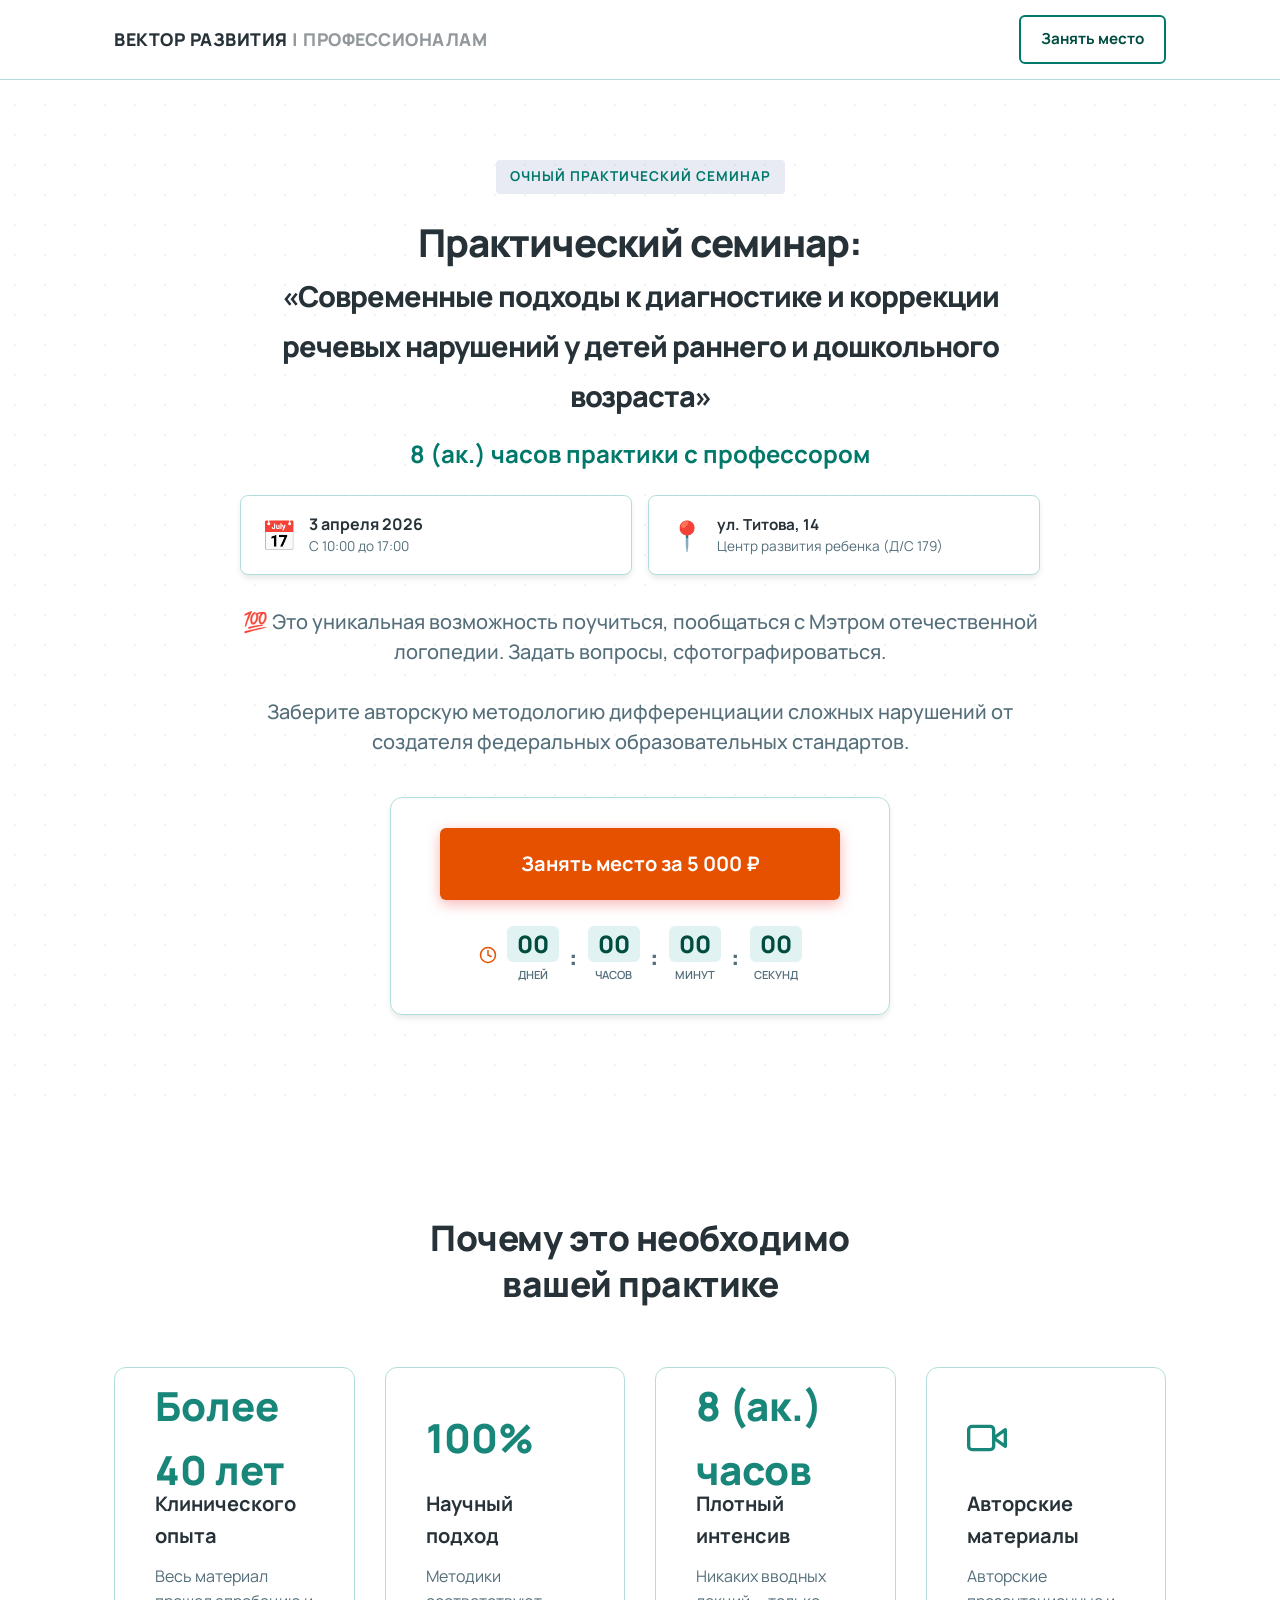
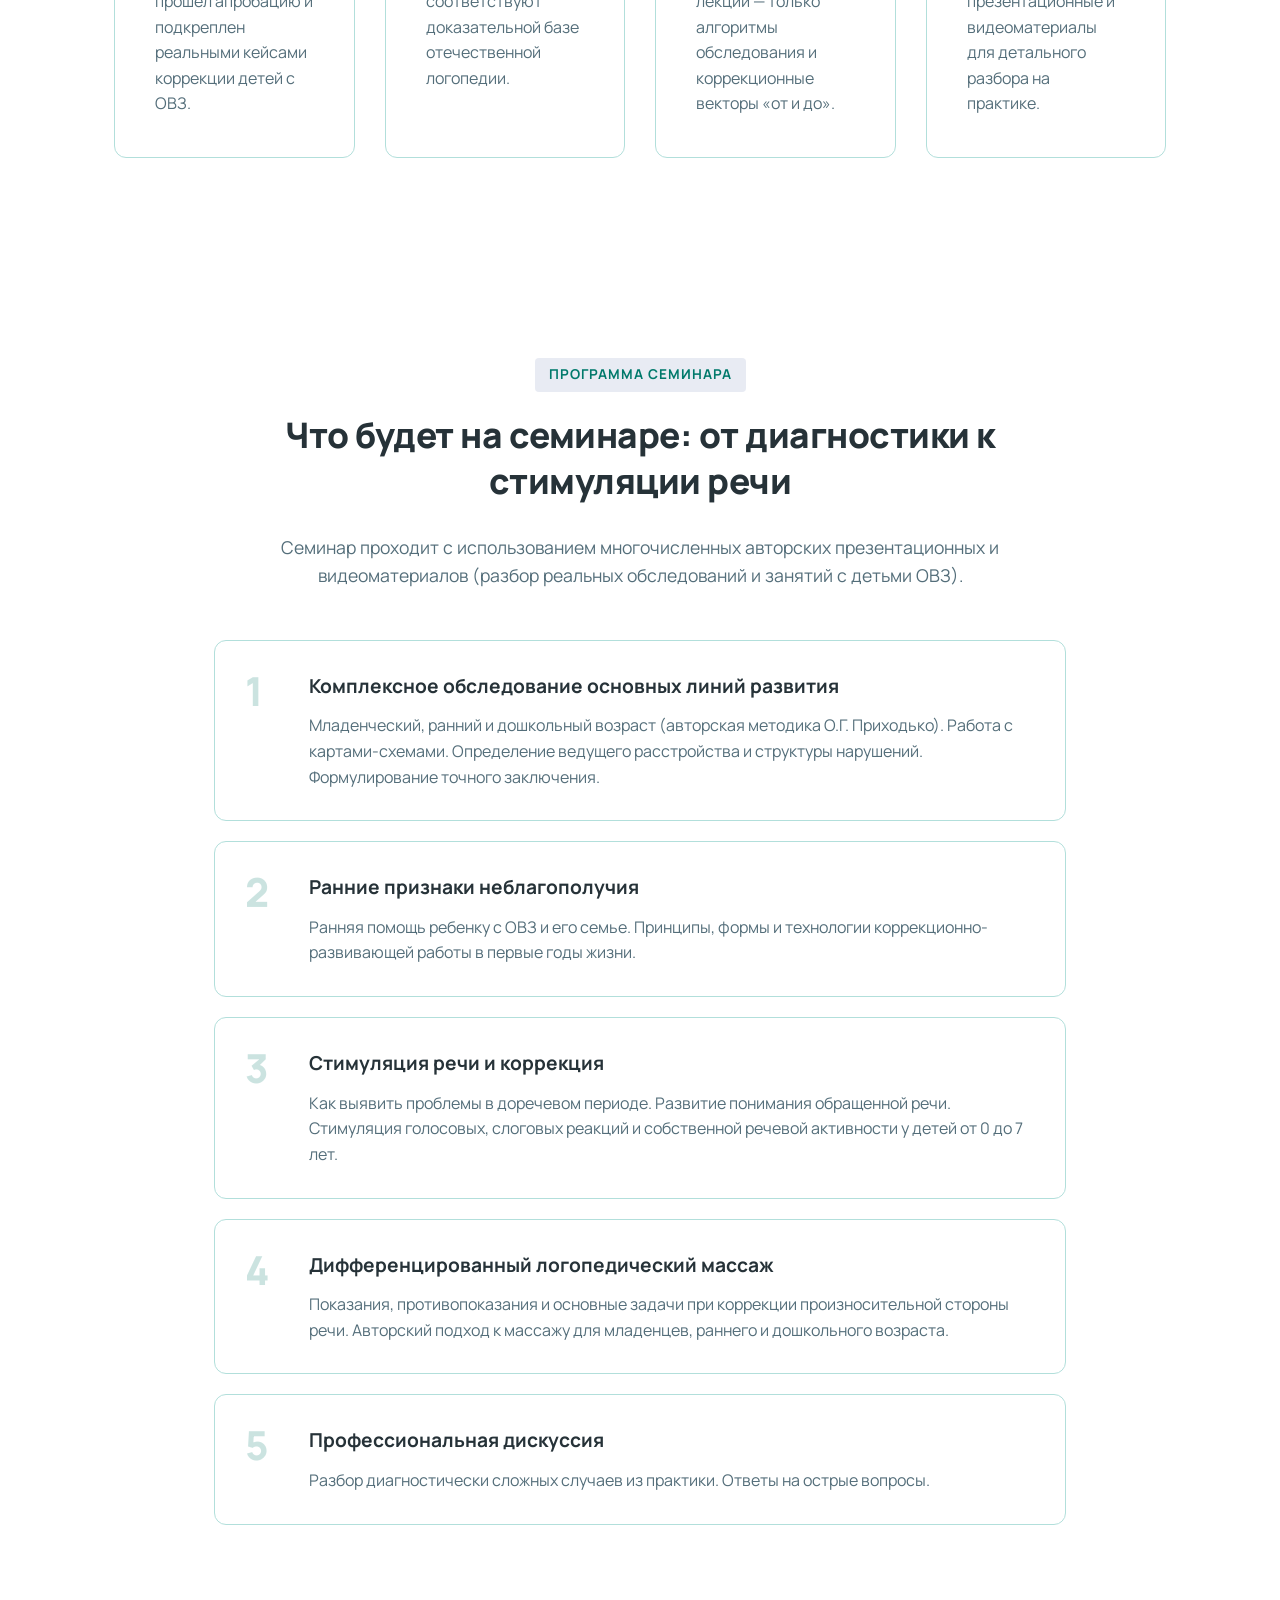
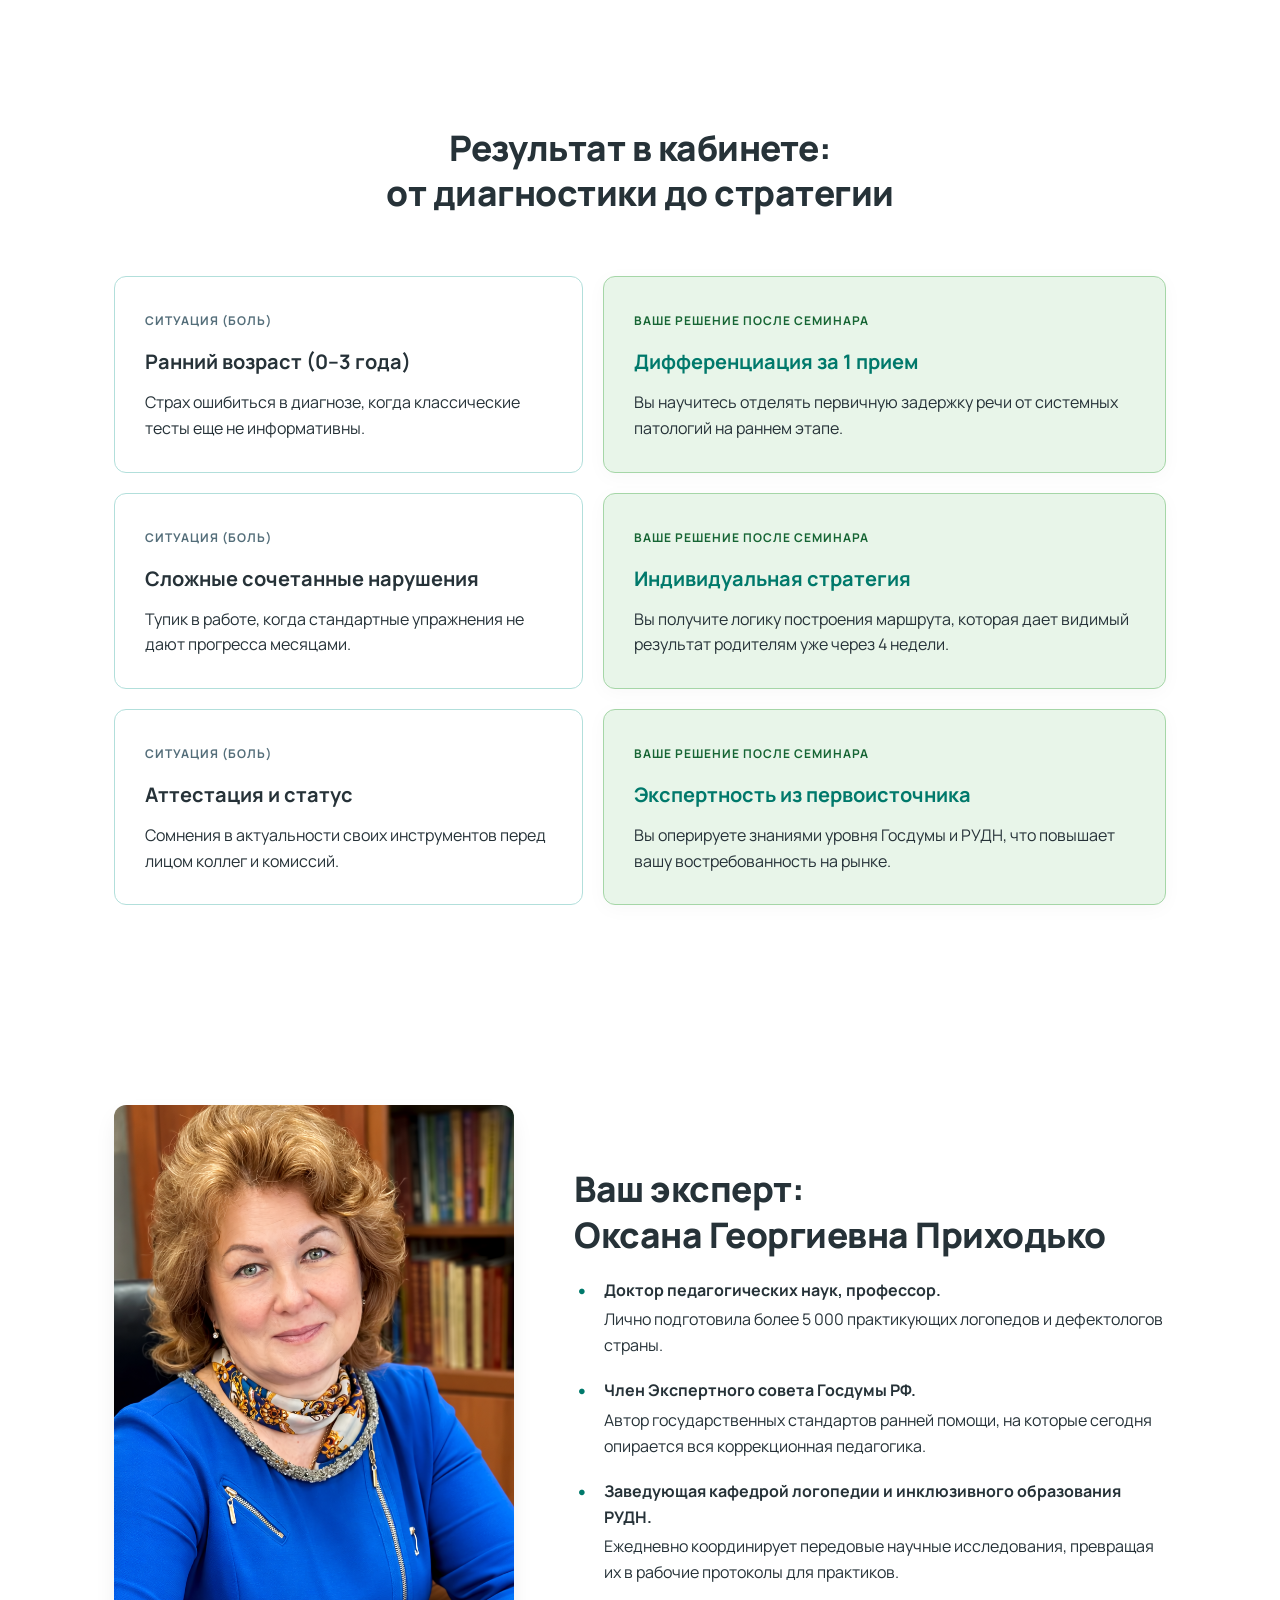
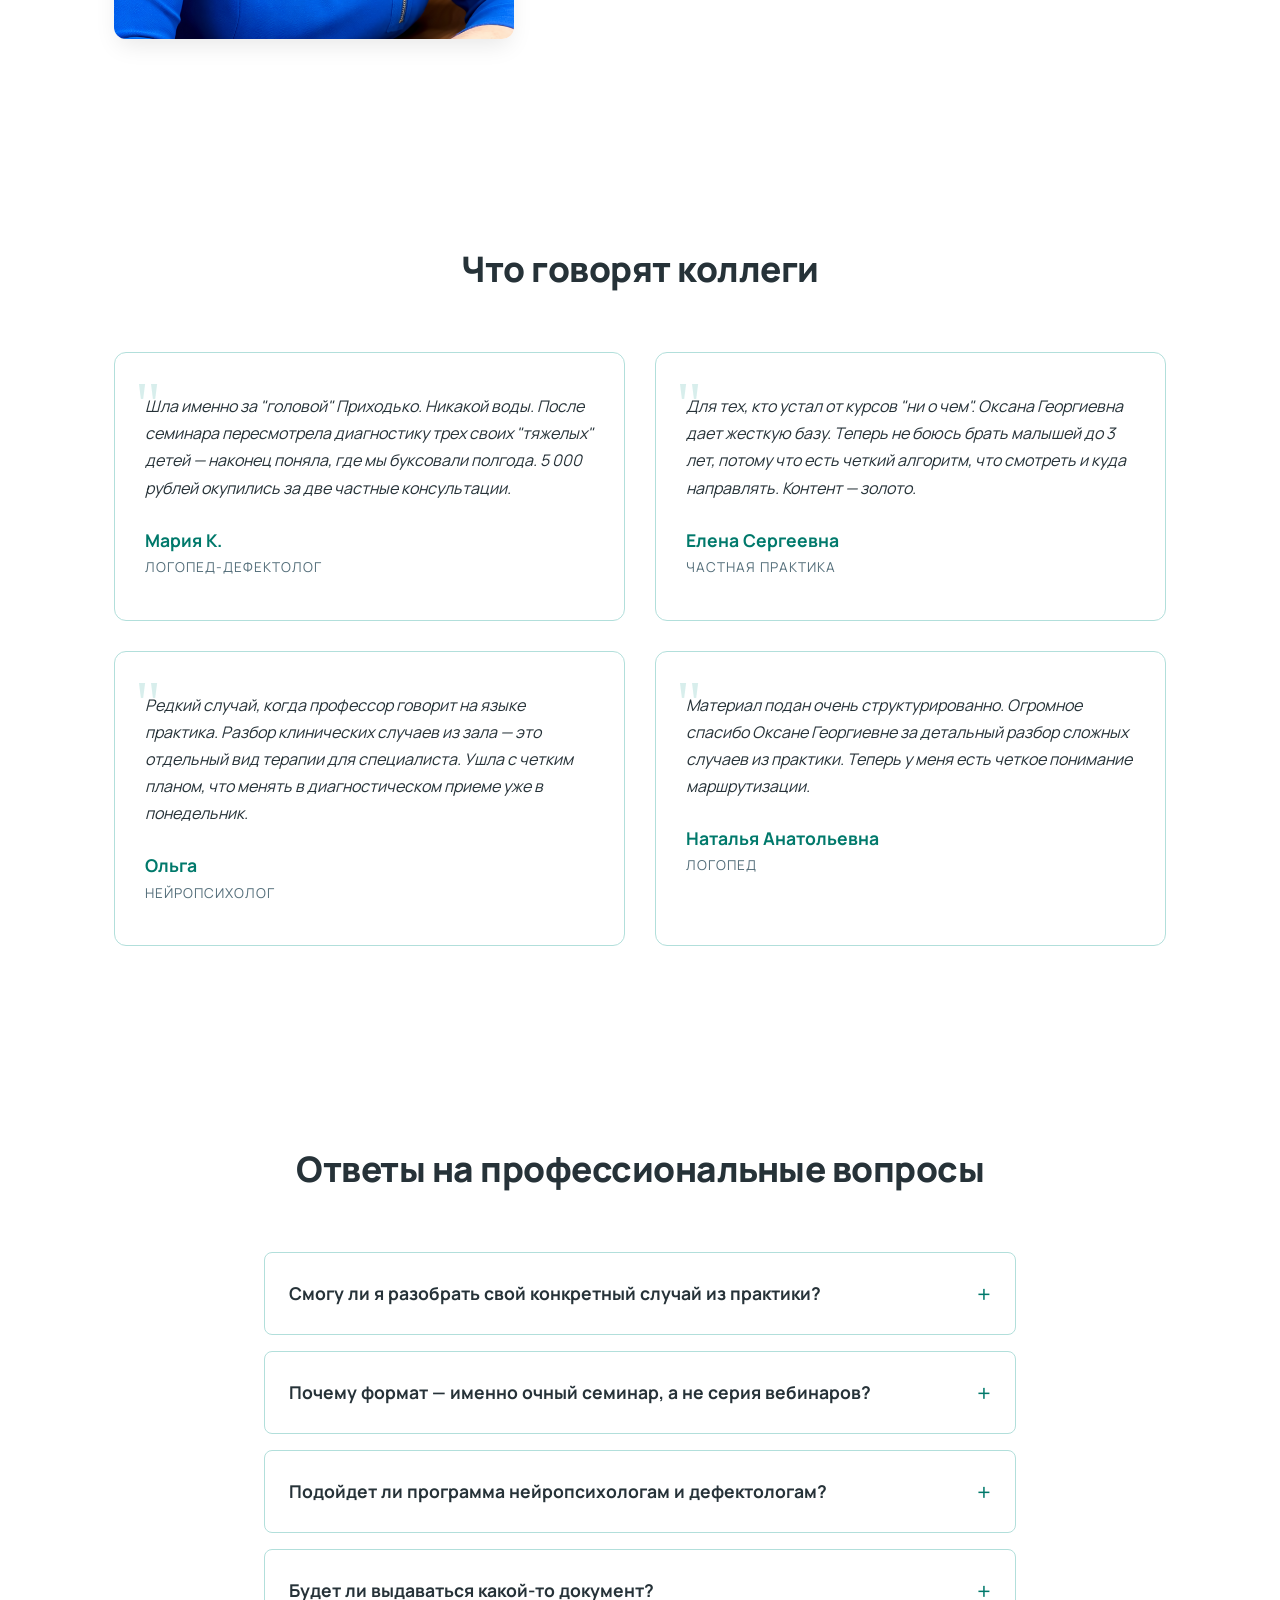
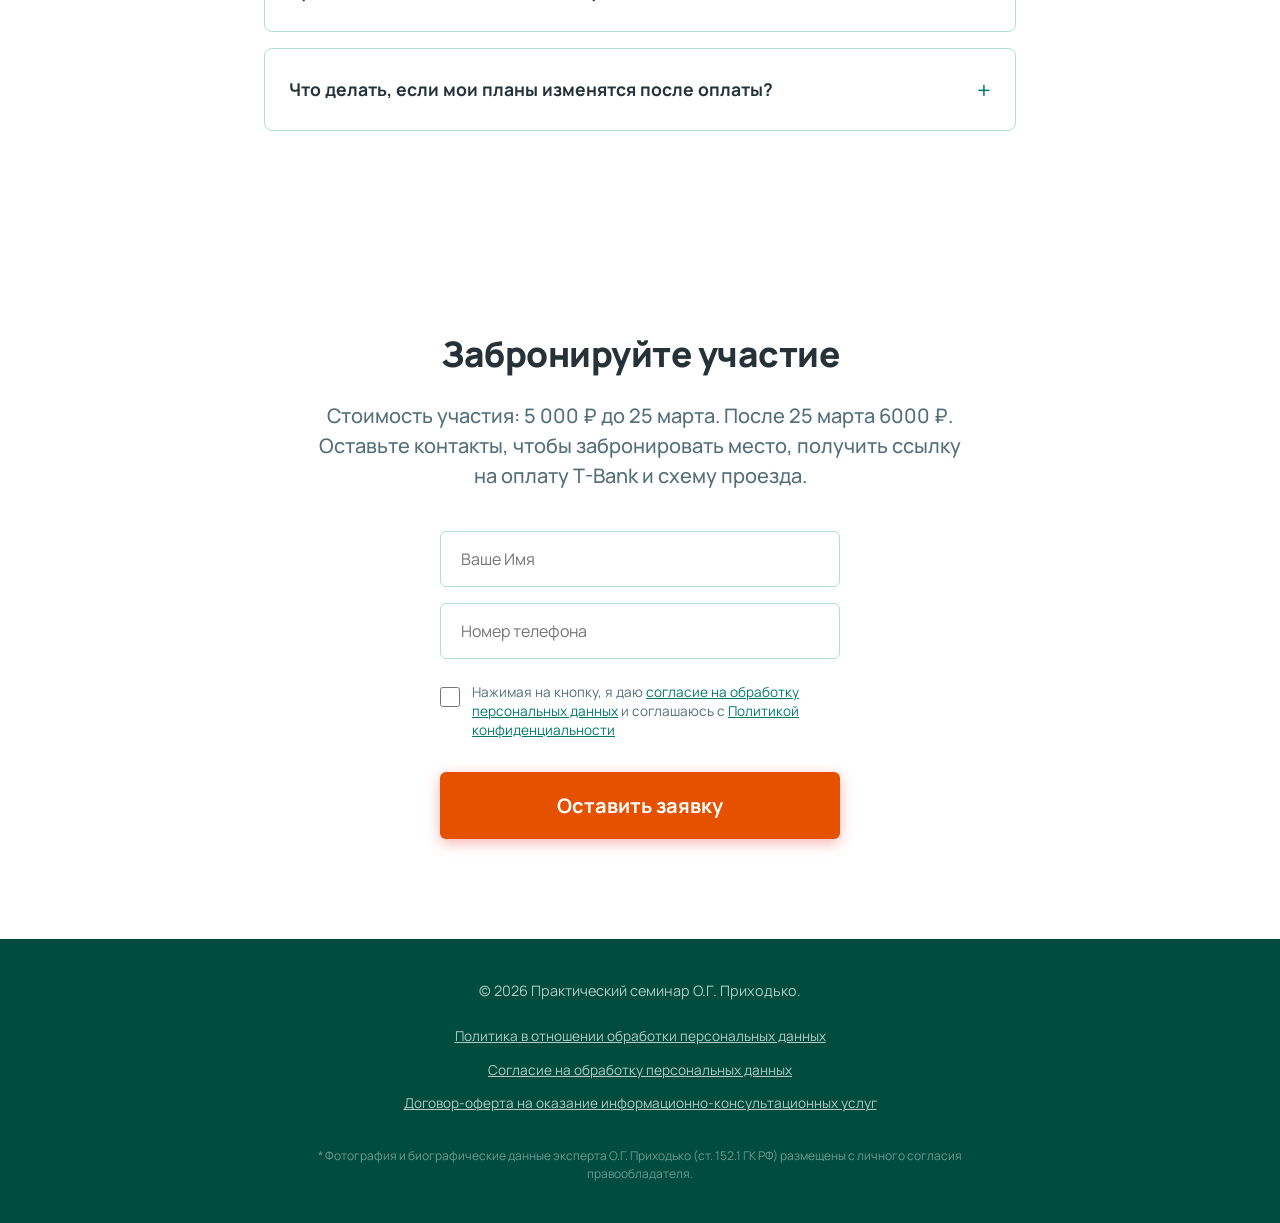
==== index.html @ e6982b5f "Add files via upload" ====
<!DOCTYPE html>
<html lang="ru">

<head>
    <meta charset="UTF-8">
    <meta name="viewport" content="width=device-width, initial-scale=1.0">
    <title>Практический семинар О.Г. Приходько: «Современные подходы к диагностике и коррекции речевых нарушений у детей раннего и дошкольного возраста»</title>
    <meta name="description" content="Очный интенсив Оксаны Георгиевны Приходько. Точная диагностика детей 0-7 лет. 8 (ак.) часов практики для логопедов, дефектологов и нейропсихологов.">
    <!-- Open Graph for Telegram/WhatsApp previews -->
    <meta property="og:title" content="Практический семинар О.Г. Приходько: «Современные подходы к диагностике и коррекции речевых нарушений у детей раннего и дошкольного возраста»">
    <meta property="og:description" content="8 (ак.) часов практики для логопедов, дефектологов и нейропсихологов. 3 апреля 2026 г., Ярославль.">
    <meta property="og:type" content="website">
    <link rel="preconnect" href="https://fonts.googleapis.com">
    <link rel="preconnect" href="https://fonts.gstatic.com" crossorigin>
    <link href="https://fonts.googleapis.com/css2?family=Manrope:wght@400;500;600;700;800&display=swap"
        rel="stylesheet">
    <link rel="stylesheet" href="style.css">
</head>

<body>

    <!-- Header (Simple) -->
    <header class="header">
        <div class="container header-inner">
            <div class="logo">ВЕКТОР РАЗВИТИЯ <span style="opacity: 0.5;">| ПРОФЕССИОНАЛАМ</span></div>
            <a href="#register" class="btn btn-outline-header">Занять место</a>
        </div>
    </header>

    <!-- Block 1: Hero Section -->
    <section class="hero" id="hero">
        <div class="hero-bg"></div>
        <div class="container">
            <div class="hero-content">
                <div class="badge">Очный практический семинар</div>
                <h1 class="hero-title"
                    style="font-size: clamp(1.8rem, 4.5vw, 2.4rem); line-height: 1.3; margin-bottom: 20px;">
                    Практический семинар:<br>
                    <span style="font-size: clamp(1.2rem, 3.5vw, 1.8rem);">«Современные подходы к диагностике и
                        коррекции речевых нарушений у детей раннего и дошкольного возраста»</span>
                </h1>

                <h2
                    style="font-size: 1.25rem; font-weight: 700; color: var(--color-primary-dark); margin-bottom: 24px; line-height: 1.4;">
                    <span class="highlight" style="font-size: 1.5rem;">8 (ак.) часов практики с профессором</span>
                </h2>

                <div class="event-details"
                    style="display: flex; justify-content: center; gap: 16px; flex-wrap: wrap; margin-bottom: 32px;">
                    <div
                        style="background: #fff; padding: 16px 20px; border-radius: 8px; box-shadow: var(--shadow-sm); border: 1px solid var(--color-border); display: flex; align-items: center; gap: 12px; text-align: left; flex: 1; min-width: 200px;">
                        <span style="font-size: 1.8rem;">📅</span>
                        <span style="line-height: 1.3;">
                            <strong style="color: var(--color-text-dark); font-size: 1rem;">3 апреля 2026</strong><br>
                            <span style="font-size: 0.85rem; color: var(--color-text-muted);">С 10:00 до 17:00</span>
                        </span>
                    </div>
                    <div
                        style="background: #fff; padding: 16px 20px; border-radius: 8px; box-shadow: var(--shadow-sm); border: 1px solid var(--color-border); display: flex; align-items: center; gap: 12px; text-align: left; flex: 1; min-width: 250px;">
                        <span style="font-size: 1.8rem;">📍</span>
                        <span style="line-height: 1.3;">
                            <strong style="color: var(--color-text-dark); font-size: 0.95rem;">ул. Титова,
                                14</strong><br>
                            <span style="font-size: 0.85rem; color: var(--color-text-muted);">Центр развития ребенка
                                (Д/С 179)</span>
                        </span>
                    </div>
                </div>

                <p class="hero-subtitle">
                    💯 Это уникальная возможность поучиться, пообщаться с Мэтром отечественной логопедии. Задать
                    вопросы, сфотографироваться.<br><br>
                    Заберите авторскую методологию дифференциации сложных нарушений от создателя федеральных
                    образовательных стандартов.
                </p>
                <div class="hero-cta-box">
                    <a href="#register" class="btn btn-primary btn-xl" id="hero-price">Занять место за 5 000 ₽</a>
                    <div class="urgency-tag">
                        <svg width="18" height="18" viewBox="0 0 24 24" fill="none" class="icon">
                            <path d="M12 22c5.523 0 10-4.477 10-10S17.523 2 12 2 2 6.477 2 12s4.477 10 10 10z"
                                stroke="currentColor" stroke-width="2" />
                            <path d="M12 6v6l4 2" stroke="currentColor" stroke-width="2" stroke-linecap="round" />
                        </svg>
                        <div class="timer-block">
                            <span id="days">00</span>
                            <small>Дней</small>
                        </div>
                        <div class="timer-separator">:</div>
                        <div class="timer-block">
                            <span id="hours">00</span>
                            <small>Часов</small>
                        </div>
                        <div class="timer-separator">:</div>
                        <div class="timer-block">
                            <span id="minutes">00</span>
                            <small>Минут</small>
                        </div>
                        <div class="timer-separator">:</div>
                        <div class="timer-block">
                            <span id="seconds">00</span>
                            <small>Секунд</small>
                        </div>
                    </div>
                </div>
            </div>
        </div>
    </section>

    <!-- Block 2: Value Proposition -->
    <section class="section bg-white" id="values">
        <div class="container">
            <h2 class="section-title text-center">Почему это необходимо<br>вашей практике</h2>
            <div class="values-grid">
                <div class="value-card">
                    <div class="value-icon">Более 40 лет</div>
                    <h3 class="value-title">Клинического опыта</h3>
                    <p class="value-desc">Весь материал прошел апробацию и подкреплен реальными кейсами коррекции детей
                        с ОВЗ.</p>
                </div>
                <div class="value-card">
                    <div class="value-icon">100%</div>
                    <h3 class="value-title">Научный подход</h3>
                    <p class="value-desc">Методики соответствуют доказательной базе отечественной логопедии.</p>
                </div>
                <div class="value-card">
                    <div class="value-icon">8 (ак.) часов</div>
                    <h3 class="value-title">Плотный интенсив</h3>
                    <p class="value-desc">Никаких вводных лекций — только алгоритмы обследования и коррекционные векторы
                        «от и до».</p>
                </div>
                <div class="value-card">
                    <div class="value-icon">
                        <svg width="40" height="40" viewBox="0 0 24 24" fill="none" stroke="currentColor"
                            stroke-width="2" stroke-linecap="round" stroke-linejoin="round">
                            <polygon points="23 7 16 12 23 17 23 7"></polygon>
                            <rect x="1" y="5" width="15" height="14" rx="2" ry="2"></rect>
                        </svg>
                    </div>
                    <h3 class="value-title">Авторские материалы</h3>
                    <p class="value-desc">Авторские презентационные и видеоматериалы для детального разбора на практике.
                    </p>
                </div>
            </div>
        </div>
    </section>

    <!-- Block 2.5: Seminar Program -->
    <section class="section" id="program" style="background-color: var(--color-surface);">
        <div class="container" style="max-width: 900px;">
            <div class="badge" style="display: block; width: max-content; margin: 0 auto 20px auto;">Программа семинара
            </div>
            <h2 class="section-title text-center" style="margin-bottom: 30px;">Что будет на семинаре: от диагностики к
                стимуляции речи</h2>

            <p style="text-align: center; color: var(--color-text-muted); font-size: 1.1rem; margin-bottom: 50px;">
                Семинар проходит с использованием многочисленных авторских презентационных и видеоматериалов (разбор
                реальных обследований и занятий с детьми ОВЗ).
            </p>

            <div class="program-list">
                <div class="program-item">
                    <div class="program-number">1</div>
                    <div class="program-content">
                        <h4 class="program-title">Комплексное обследование основных линий развития</h4>
                        <p>Младенческий, ранний и дошкольный возраст (авторская методика О.Г. Приходько). Работа с
                            картами-схемами. Определение ведущего расстройства и структуры нарушений. Формулирование
                            точного заключения.</p>
                    </div>
                </div>

                <div class="program-item">
                    <div class="program-number">2</div>
                    <div class="program-content">
                        <h4 class="program-title">Ранние признаки неблагополучия</h4>
                        <p>Ранняя помощь ребенку с ОВЗ и его семье. Принципы, формы и технологии
                            коррекционно-развивающей работы в первые годы жизни.</p>
                    </div>
                </div>

                <div class="program-item">
                    <div class="program-number">3</div>
                    <div class="program-content">
                        <h4 class="program-title">Стимуляция речи и коррекция</h4>
                        <p>Как выявить проблемы в доречевом периоде. Развитие понимания обращенной речи. Стимуляция
                            голосовых, слоговых реакций и собственной речевой активности у детей от 0 до 7 лет.</p>
                    </div>
                </div>

                <div class="program-item">
                    <div class="program-number">4</div>
                    <div class="program-content">
                        <h4 class="program-title">Дифференцированный логопедический массаж</h4>
                        <p>Показания, противопоказания и основные задачи при коррекции произносительной стороны речи.
                            Авторский подход к массажу для младенцев, раннего и дошкольного возраста.</p>
                    </div>
                </div>

                <div class="program-item">
                    <div class="program-number">5</div>
                    <div class="program-content">
                        <h4 class="program-title">Профессиональная дискуссия</h4>
                        <p>Разбор диагностически сложных случаев из практики. Ответы на острые вопросы.</p>
                    </div>
                </div>
            </div>
        </div>
    </section>

    <!-- Block 3: Results (Table/Cards) -->
    <section class="section bg-white" id="results">
        <div class="container">
            <h2 class="section-title text-center">Результат в кабинете:<br>от диагностики до стратегии</h2>

            <div class="results-grid">
                <!-- Row 1 -->
                <div class="result-card problem">
                    <div class="result-label error">Ситуация (Боль)</div>
                    <h4 class="result-heading">Ранний возраст (0–3 года)</h4>
                    <p>Страх ошибиться в диагнозе, когда классические тесты еще не информативны.</p>
                </div>
                <div class="result-card solution">
                    <div class="result-label success">Ваше решение после семинара</div>
                    <h4 class="result-heading highlight">Дифференциация за 1 прием</h4>
                    <p>Вы научитесь отделять первичную задержку речи от системных патологий на раннем этапе.</p>
                </div>

                <!-- Row 2 -->
                <div class="result-card problem">
                    <div class="result-label error">Ситуация (Боль)</div>
                    <h4 class="result-heading">Сложные сочетанные нарушения</h4>
                    <p>Тупик в работе, когда стандартные упражнения не дают прогресса месяцами.</p>
                </div>
                <div class="result-card solution">
                    <div class="result-label success">Ваше решение после семинара</div>
                    <h4 class="result-heading highlight">Индивидуальная стратегия</h4>
                    <p>Вы получите логику построения маршрута, которая дает видимый результат родителям уже через 4
                        недели.</p>
                </div>

                <!-- Row 3 -->
                <div class="result-card problem">
                    <div class="result-label error">Ситуация (Боль)</div>
                    <h4 class="result-heading">Аттестация и статус</h4>
                    <p>Сомнения в актуальности своих инструментов перед лицом коллег и комиссий.</p>
                </div>
                <div class="result-card solution">
                    <div class="result-label success">Ваше решение после семинара</div>
                    <h4 class="result-heading highlight">Экспертность из первоисточника</h4>
                    <p>Вы оперируете знаниями уровня Госдумы и РУДН, что повышает вашу востребованность на рынке.</p>
                </div>
            </div>
        </div>
    </section>

    <!-- Block 4: Expert Profile -->
    <section class="section bg-white" id="expert">
        <div class="container">
            <div class="expert-container">
                <div class="expert-image">
                    <img src="Приходько.png" alt="Оксана Георгиевна Приходько"
                        style="width: 100%; border-radius: 12px; object-fit: cover; aspect-ratio: 3/4; box-shadow: var(--shadow-md);">
                </div>
                <div class="expert-info">
                    <h2 class="section-title" style="margin-bottom: 20px;">Ваш эксперт:<br>Оксана Георгиевна Приходько
                    </h2>

                    <ul class="expert-list">
                        <li>
                            <strong>Доктор педагогических наук, профессор.</strong> Лично подготовила более 5 000
                            практикующих логопедов и дефектологов страны.
                        </li>
                        <li>
                            <strong>Член Экспертного совета Госдумы РФ.</strong> Автор государственных стандартов ранней
                            помощи, на которые сегодня опирается вся коррекционная педагогика.
                        </li>
                        <li>
                            <strong>Заведующая кафедрой логопедии и инклюзивного образования РУДН.</strong> Ежедневно
                            координирует передовые научные исследования, превращая их в рабочие протоколы для практиков.
                        </li>
                    </ul>
                </div>
            </div>
        </div>
    </section>

    <!-- Block 5: Testimonials -->
    <section class="section bg-surface" id="testimonials">
        <div class="container">
            <h2 class="section-title text-center">Что говорят коллеги</h2>

            <div class="testimonials-grid">
                <div class="testimonial-card">
                    <div class="quote-icon">"</div>
                    <p class="testimonial-text">Шла именно за "головой" Приходько. Никакой воды. После семинара
                        пересмотрела диагностику трех своих "тяжелых" детей — наконец поняла, где мы буксовали полгода.
                        5 000 рублей окупились за две частные консультации.</p>
                    <div class="testimonial-author">
                        <strong>Мария К.</strong>
                        <span>логопед-дефектолог</span>
                    </div>
                </div>

                <div class="testimonial-card">
                    <div class="quote-icon">"</div>
                    <p class="testimonial-text">Для тех, кто устал от курсов "ни о чем". Оксана Георгиевна дает жесткую
                        базу. Теперь не боюсь брать малышей до 3 лет, потому что есть четкий алгоритм, что смотреть и
                        куда направлять. Контент — золото.</p>
                    <div class="testimonial-author">
                        <strong>Елена Сергеевна</strong>
                        <span>частная практика</span>
                    </div>
                </div>

                <div class="testimonial-card">
                    <div class="quote-icon">"</div>
                    <p class="testimonial-text">Редкий случай, когда профессор говорит на языке практика. Разбор
                        клинических случаев из зала — это отдельный вид терапии для специалиста. Ушла с четким планом,
                        что менять в диагностическом приеме уже в понедельник.</p>
                    <div class="testimonial-author">
                        <strong>Ольга</strong>
                        <span>нейропсихолог</span>
                    </div>
                </div>

                <div class="testimonial-card">
                    <div class="quote-icon">"</div>
                    <p class="testimonial-text">Материал подан очень структурированно. Огромное спасибо Оксане
                        Георгиевне за детальный разбор сложных случаев из практики. Теперь у меня есть четкое понимание
                        маршрутизации.</p>
                    <div class="testimonial-author">
                        <strong>Наталья Анатольевна</strong>
                        <span>логопед</span>
                    </div>
                </div>
            </div>
        </div>
    </section>

    <!-- Block 6: FAQ -->
    <section class="section bg-white" id="faq">
        <div class="container" style="max-width: 800px;">
            <h2 class="section-title text-center">Ответы на профессиональные вопросы</h2>

            <div class="faq-accordion">
                <div class="accordion-item">
                    <button class="accordion-header">
                        Смогу ли я разобрать свой конкретный случай из практики?
                        <span class="icon">+</span>
                    </button>
                    <div class="accordion-content">
                        <div class="accordion-inner">
                            <p>Да. Мы выделили время на интерактив, где вы можете представить анамнез своего «сложного»
                                ребенка и получить прямую стратегию коррекции от профессора.</p>
                        </div>
                    </div>
                </div>

                <div class="accordion-item">
                    <button class="accordion-header">
                        Почему формат — именно очный семинар, а не серия вебинаров?
                        <span class="icon">+</span>
                    </button>
                    <div class="accordion-content">
                        <div class="accordion-inner">
                            <p>Очный формат позволяет видеть, как работает эксперт «в поле», и моментально получать
                                обратную обратную связь.</p>
                        </div>
                    </div>
                </div>

                <div class="accordion-item">
                    <button class="accordion-header">
                        Подойдет ли программа нейропсихологам и дефектологам?
                        <span class="icon">+</span>
                    </button>
                    <div class="accordion-content">
                        <div class="accordion-inner">
                            <p>Да. Нарушения развития у детей 0–7 лет всегда сочетанные. Профессор дает
                                междисциплинарный подход, который поможет нейропсихологам понять речевые механизмы, а
                                дефектологам — маркеры органики.</p>
                        </div>
                    </div>
                </div>

                <div class="accordion-item">
                    <button class="accordion-header">
                        Будет ли выдаваться какой-то документ?
                        <span class="icon">+</span>
                    </button>
                    <div class="accordion-content">
                        <div class="accordion-inner">
                            <p>Будет выдаваться Сертификат участника практического семинара.</p>
                        </div>
                    </div>
                </div>

                <div class="accordion-item">
                    <button class="accordion-header">
                        Что делать, если мои планы изменятся после оплаты?
                        <span class="icon">+</span>
                    </button>
                    <div class="accordion-content">
                        <div class="accordion-inner">
                            <p>Если вы предупредите нас до 1 апреля, мы вернем 100% стоимости без лишних вопросов.</p>
                        </div>
                    </div>
                </div>
            </div>
        </div>
    </section>

    <!-- Block 7: Registration CTA & Footer -->
    <section class="section bg-surface text-center" id="register">
        <div class="container" style="max-width: 700px;">
            <h2 class="section-title" style="margin-bottom: 24px;">Забронируйте участие</h2>
            <p class="hero-subtitle">Стоимость участия: 5 000 ₽ до 25 марта. После 25 марта 6000 ₽. Оставьте контакты,
                чтобы забронировать
                место, получить ссылку на оплату T-Bank и схему проезда.</p>

            <form id="registration-form" class="registration-form">
                <input type="text" name="name" id="form-name" placeholder="Ваше Имя" required class="form-input">
                <input type="tel" name="phone" id="form-phone" placeholder="Номер телефона" required class="form-input">
                
                <div class="legal-checkbox-container">
                    <input type="checkbox" id="legal-consent" name="legal-consent" required>
                    <label for="legal-consent" class="legal-checkbox-label">
                        Нажимая на кнопку, я даю <a href="consent.html" target="_blank">согласие на обработку персональных данных</a> и соглашаюсь с <a href="policy.html" target="_blank">Политикой конфиденциальности</a>
                    </label>
                </div>

                <button type="submit" class="btn btn-primary btn-xl" id="submit-btn"
                    style="width: 100%; max-width: none;">Оставить заявку</button>
                <div id="form-response" style="margin-top: 15px; font-weight: bold; display: none;"></div>
            </form>
        </div>
    </section>

    <!-- Simple Footer -->
    <footer
        style="background: var(--color-primary-dark); padding: 40px 0; color: rgba(255,255,255,0.7); text-align: center; font-size: 0.9rem;">
        <div class="container">
            <p>© 2026 Практический семинар О.Г. Приходько.</p>
            
            <div class="footer-legal-links">
                <a href="policy.html" target="_blank">Политика в отношении обработки персональных данных</a>
                <a href="consent.html" target="_blank">Согласие на обработку персональных данных</a>
                <a href="offer.html" target="_blank">Договор-оферта на оказание информационно-консультационных услуг</a>
            </div>

            <p class="footer-disclaimer">
                * Фотография и биографические данные эксперта О.Г. Приходько (ст. 152.1 ГК РФ) размещены с личного согласия правообладателя.
            </p>
        </div>
    </footer>

    <script src="script.js"></script>
</body>

</html>
---- style.css ----
/* CSS Variables for Academic/Professional Event */
:root {
    /* Color Palette - Light Turquoise Theme */
    --color-bg: #E0F2F1;
    /* Light Turquoise Background */
    --color-surface: #FFFFFF;
    /* White for cards */
    --color-primary: #00796B;
    /* Deep Turquoise/Teal */
    --color-primary-dark: #004D40;
    /* Dark Teal */
    --color-accent: #E65100;
    /* Warm Orange for contrast/CTA */
    --color-text-dark: #263238;
    /* Blue-Grey for text */
    --color-text-muted: #546E7A;
    /* Lighter Grey */
    --color-border: #B2DFDB;
    /* Soft Turquoise Border */


    /* Typography - Manrope for clean, robust reading */
    --font-sans: 'Manrope', sans-serif;

    /* Effects & Layout */
    --shadow-sm: 0 4px 6px -1px rgba(0, 0, 0, 0.1);
    --shadow-md: 0 10px 25px -5px rgba(0, 0, 0, 0.1);
    --transition: all 0.3s ease;
    --container-max: 1100px;
    /* Slightly narrower for easier reading */
    --header-height: 80px;
}

* {
    margin: 0;
    padding: 0;
    box-sizing: border-box;
}

html {
    scroll-behavior: smooth;
}

body {
    font-family: var(--font-sans);
    color: var(--color-text-dark);
    background-color: var(--color-bg);
    line-height: 1.6;
    -webkit-font-smoothing: antialiased;
}

/* Container */
.container {
    max-width: var(--container-max);
    margin: 0 auto;
    padding: 0 24px;
}

/* Typography utilities */
.highlight {
    color: var(--color-primary);
}

.text-center {
    text-align: center;
}

/* Badges */
.badge {
    display: inline-block;
    padding: 6px 14px;
    background: rgba(30, 58, 138, 0.1);
    color: var(--color-primary);
    font-weight: 700;
    font-size: 0.85rem;
    text-transform: uppercase;
    letter-spacing: 1px;
    border-radius: 4px;
    margin-bottom: 24px;
}

/* Buttons */
.btn {
    display: inline-flex;
    align-items: center;
    justify-content: center;
    font-family: var(--font-sans);
    font-weight: 700;
    text-decoration: none;
    cursor: pointer;
    border: none;
    border-radius: 6px;
    transition: var(--transition);
}

.btn-primary {
    background-color: var(--color-accent);
    color: #fff;
    box-shadow: 0 4px 14px rgba(239, 68, 68, 0.4);
}

.btn-primary:hover {
    background-color: #F57C00;
    /* Darker orange */
    transform: translateY(-2px);
    box-shadow: 0 6px 20px rgba(230, 81, 0, 0.4);
}

.btn-xl {
    padding: 20px 40px;
    font-size: 1.25rem;
    width: 100%;
    max-width: 400px;
}

/* Simple Header */
.header {
    position: fixed;
    top: 0;
    left: 0;
    width: 100%;
    height: var(--header-height);
    background-color: rgba(255, 255, 255, 0.98);
    backdrop-filter: blur(10px);
    z-index: 100;
    border-bottom: 1px solid var(--color-border);
}

.header-inner {
    display: flex;
    align-items: center;
    justify-content: space-between;
    height: 100%;
}

.logo {
    font-weight: 800;
    font-size: 1.1rem;
    letter-spacing: 0.5px;
    color: var(--color-text-dark);
}

.btn-outline-header {
    border: 2px solid var(--color-primary);
    padding: 10px 20px;
    color: var(--color-primary-dark);
    font-size: 0.95rem;
    font-weight: 700;
}

.btn-outline-header:hover {
    background-color: var(--color-primary);
    color: #fff;
}

/* Hero Section */
.hero {
    position: relative;
    padding-top: calc(var(--header-height) + 80px);
    padding-bottom: 100px;
    background-color: var(--color-surface);
    overflow: hidden;
}

/* Subtle background pattern */
.hero-bg {
    position: absolute;
    top: 0;
    left: 0;
    width: 100%;
    height: 100%;
    background-image: radial-gradient(#E5E7EB 1px, transparent 1px);
    background-size: 30px 30px;
    opacity: 0.5;
    z-index: 0;
}

.hero-content {
    position: relative;
    z-index: 1;
    max-width: 800px;
    margin: 0 auto;
    text-align: center;
    animation: fadeUp 0.8s ease-out forwards;
}

@keyframes fadeUp {
    from {
        opacity: 0;
        transform: translateY(30px);
    }

    to {
        opacity: 1;
        transform: translateY(0);
    }
}

.hero-title {
    font-size: 3.2rem;
    font-weight: 800;
    line-height: 1.2;
    margin-bottom: 24px;
    letter-spacing: -1px;
}

.hero-subtitle {
    font-size: 1.25rem;
    color: var(--color-text-muted);
    margin-bottom: 40px;
    font-weight: 500;
    line-height: 1.5;
}

.hero-cta-box {
    display: flex;
    flex-direction: column;
    align-items: center;
    gap: 16px;
    background: #fff;
    padding: 30px;
    border-radius: 12px;
    box-shadow: var(--shadow-sm);
    border: 1px solid var(--color-border);
    max-width: 500px;
    margin: 0 auto;
}

.urgency-tag {
    display: flex;
    align-items: center;
    gap: 10px;
    color: var(--color-accent);
    font-size: 0.9rem;
    font-weight: 600;
    margin-top: 10px;
}

/* Countdown Timer */
.timer-block {
    display: flex;
    flex-direction: column;
    align-items: center;
}

.timer-block span {
    font-size: 1.5rem;
    font-weight: 800;
    line-height: 1;
    background: var(--color-bg);
    padding: 6px 10px;
    border-radius: 6px;
    color: var(--color-primary-dark);
}

.timer-block small {
    font-size: 0.7rem;
    text-transform: uppercase;
    margin-top: 4px;
    color: var(--color-text-muted);
}

.timer-separator {
    font-size: 1.5rem;
    font-weight: 800;
    color: var(--color-text-muted);
    margin-top: 5px;
}

/* Responsive */
@media (max-width: 768px) {
    .header-inner {
        flex-direction: column;
        justify-content: center;
        gap: 10px;
    }

    .hero {
        padding-top: calc(var(--header-height) + 60px);
        text-align: left;
    }

    .hero-content {
        text-align: left;
    }

    .hero-title {
        font-size: 2.2rem;
    }

    .btn-xl {
        width: 100%;
    }

    .hero-cta-box {
        padding: 24px;
        align-items: stretch;
    }
}

/* Sections General */
.section {
    padding: 100px 0;
}

.bg-white {
    background-color: #fff;
}

.bg-surface {
    background-color: var(--color-surface);
}

.section-title {
    font-size: 2.2rem;
    font-weight: 800;
    margin-bottom: 60px;
    letter-spacing: -0.5px;
    line-height: 1.3;
}

/* Values Grid */
.values-grid {
    display: grid;
    grid-template-columns: repeat(4, 1fr);
    gap: 30px;
}

.value-card {
    background: var(--color-surface);
    padding: 40px;
    border-radius: 12px;
    border: 1px solid var(--color-border);
    transition: var(--transition);
    display: flex;
    flex-direction: column;
}

.value-card:hover {
    box-shadow: var(--shadow-md);
    transform: translateY(-5px);
}

.value-icon {
    font-size: 2.5rem;
    font-weight: 800;
    color: var(--color-primary);
    margin-bottom: 20px;
    opacity: 0.9;
    height: 60px;
    /* Fixed height to align the titles below them */
    display: flex;
    align-items: center;
}

.value-title {
    font-size: 1.25rem;
    font-weight: 700;
    margin-bottom: 16px;
    height: 60px;
    /* Fixed height for title to align descriptions */
}

.value-desc {
    color: var(--color-text-muted);
    font-size: 1rem;
}

/* Program List */
.program-list {
    display: flex;
    flex-direction: column;
    gap: 20px;
}

.program-item {
    display: flex;
    gap: 24px;
    background: #fff;
    padding: 30px;
    border-radius: 12px;
    border: 1px solid var(--color-border);
    transition: var(--transition);
}

.program-item:hover {
    border-color: var(--color-primary);
    box-shadow: var(--shadow-sm);
    transform: translateX(4px);
}

.program-number {
    font-size: 2.5rem;
    font-weight: 800;
    color: var(--color-primary);
    opacity: 0.2;
    line-height: 1;
    min-width: 40px;
}

.program-title {
    font-size: 1.2rem;
    font-weight: 700;
    margin-bottom: 12px;
    color: var(--color-text-dark);
}

.program-content p {
    color: var(--color-text-muted);
    line-height: 1.6;
}

/* Results Grid */
.results-grid {
    display: grid;
    grid-template-columns: 1fr 1.2fr;
    gap: 20px;
    align-items: stretch;
}

.result-card {
    padding: 30px;
    border-radius: 12px;
    position: relative;
    border: 1px solid var(--color-border);
}

.problem {
    background: #fff;
}

.solution {
    background: #E8F5E9;
    /* Very light green inside the turquoise theme */
    border-color: #A5D6A7;
    box-shadow: 0 4px 20px rgba(0, 0, 0, 0.03);
}

.result-label {
    font-size: 0.75rem;
    font-weight: 700;
    text-transform: uppercase;
    letter-spacing: 1px;
    margin-bottom: 16px;
    display: inline-block;
}

.result-label.error {
    color: var(--color-text-muted);
}

.result-label.success {
    color: #166534;
    /* Dark green */
}

.result-heading {
    font-size: 1.25rem;
    font-weight: 700;
    margin-bottom: 12px;
}

.result-heading.highlight {
    color: var(--color-primary);
}

/* Expert Section */
.expert-container {
    display: flex;
    gap: 60px;
    align-items: center;
}

.expert-image {
    flex: 0 0 400px;
}

.image-placeholder {
    width: 100%;
    aspect-ratio: 3/4;
    background: var(--color-surface);
    border-radius: 12px;
    display: flex;
    align-items: center;
    justify-content: center;
    color: var(--color-text-muted);
    font-weight: 600;
    border: 1px dashed var(--color-border);
}

.expert-info {
    flex: 1;
}

.expert-list {
    list-style: none;
    display: flex;
    flex-direction: column;
    gap: 20px;
}

.expert-list li {
    position: relative;
    padding-left: 30px;
}

.expert-list li::before {
    content: "•";
    position: absolute;
    left: 0;
    color: var(--color-primary);
    font-size: 1.5rem;
    line-height: 1;
    top: 0;
}

.expert-list strong {
    display: block;
    color: var(--color-text-dark);
    margin-bottom: 4px;
}

/* Testimonials Section */
.testimonials-grid {
    display: grid;
    grid-template-columns: repeat(2, 1fr);
    gap: 30px;
}

.testimonial-card {
    background: #fff;
    padding: 40px 30px;
    border-radius: 12px;
    border: 1px solid var(--color-border);
    position: relative;
}

.quote-icon {
    position: absolute;
    top: 20px;
    left: 20px;
    font-size: 4rem;
    font-family: serif;
    color: var(--color-border);
    line-height: 1;
    opacity: 0.5;
}

.testimonial-text {
    position: relative;
    z-index: 1;
    font-size: 1rem;
    color: var(--color-text-dark);
    font-style: italic;
    margin-bottom: 24px;
    line-height: 1.7;
}

.testimonial-author strong {
    display: block;
    font-size: 1.1rem;
    color: var(--color-primary);
}

.testimonial-author span {
    font-size: 0.85rem;
    color: var(--color-text-muted);
    text-transform: uppercase;
    letter-spacing: 1px;
}

/* FAQ Accordion */
.faq-accordion {
    display: flex;
    flex-direction: column;
    gap: 16px;
}

.accordion-item {
    background: #fff;
    border: 1px solid var(--color-border);
    border-radius: 8px;
    overflow: hidden;
}

.accordion-header {
    width: 100%;
    text-align: left;
    padding: 24px;
    background: transparent;
    border: none;
    font-size: 1.1rem;
    font-weight: 700;
    color: var(--color-text-dark);
    cursor: pointer;
    display: flex;
    justify-content: space-between;
    align-items: center;
    font-family: var(--font-sans);
    transition: var(--transition);
}

.accordion-header:hover {
    color: var(--color-primary);
}

.accordion-header .icon {
    font-size: 1.5rem;
    font-weight: 400;
    transition: transform 0.3s ease;
    color: var(--color-primary);
}

.accordion-item.active {
    border-color: var(--color-primary);
    box-shadow: var(--shadow-sm);
}

.accordion-item.active .accordion-header {
    color: var(--color-primary);
}

.accordion-item.active .icon {
    transform: rotate(45deg);
}

.accordion-content {
    max-height: 0;
    overflow: hidden;
    transition: max-height 0.4s cubic-bezier(0.25, 0.8, 0.25, 1);
}

.accordion-inner {
    padding: 0 24px 24px 24px;
    color: var(--color-text-muted);
    line-height: 1.6;
}

/* Forms */
.registration-form {
    display: flex;
    flex-direction: column;
    gap: 16px;
    max-width: 400px;
    margin: 40px auto 0 auto;
}

.form-input {
    width: 100%;
    padding: 16px 20px;
    border: 1px solid var(--color-border);
    border-radius: 6px;
    font-family: var(--font-sans);
    font-size: 1rem;
    transition: var(--transition);
}

.form-input:focus {
    outline: none;
    border-color: var(--color-primary);
    box-shadow: 0 0 0 3px rgba(30, 58, 138, 0.1);
}

/* Legal Compliance Styles */
.legal-checkbox-container {
    display: flex;
    align-items: flex-start;
    gap: 12px;
    margin-top: 8px;
    margin-bottom: 16px;
    text-align: left;
}

.legal-checkbox-container input[type="checkbox"] {
    margin-top: 4px;
    width: 20px;
    height: 20px;
    accent-color: var(--color-primary);
    cursor: pointer;
    flex-shrink: 0;
}

.legal-checkbox-label {
    font-size: 0.85rem;
    color: var(--color-text-muted);
    line-height: 1.4;
    cursor: pointer;
}

.legal-checkbox-label a {
    color: var(--color-primary);
    text-decoration: underline;
    transition: var(--transition);
}

.legal-checkbox-label a:hover {
    color: var(--color-primary-dark);
}

.footer-legal-links {
    margin-top: 24px;
    display: flex;
    flex-direction: column;
    gap: 12px;
    font-size: 0.85rem;
}

.footer-legal-links a {
    color: rgba(255,255,255,0.7);
    text-decoration: underline;
    transition: var(--transition);
}

.footer-legal-links a:hover {
    color: #fff;
}

.footer-disclaimer {
    margin-top: 32px;
    font-size: 0.75rem;
    opacity: 0.6;
    max-width: 700px;
    margin-left: auto;
    margin-right: auto;
    line-height: 1.5;
}

/* Responsive Overrides - Mobile First Approach */
@media (max-width: 992px) {
    .values-grid {
        grid-template-columns: repeat(2, 1fr);
    }

    .expert-container {
        flex-direction: column;
        gap: 40px;
    }

    .expert-image {
        flex: 0 0 auto;
        width: 100%;
        max-width: 400px;
        margin: 0 auto;
    }

    .testimonials-grid {
        grid-template-columns: repeat(2, 1fr);
    }
}

@media (max-width: 768px) {
    .container {
        padding: 0 20px;
    }

    .section {
        padding: 50px 0;
    }

    .section-title {
        font-size: 1.7rem;
        /* Readable on mobile */
        margin-bottom: 30px;
        line-height: 1.2;
    }

    /* Hero */
    .hero {
        padding-top: calc(var(--header-height) + 40px);
        padding-bottom: 60px;
    }

    .hero-title {
        font-size: 2rem;
        margin-bottom: 16px;
    }

    .hero-subtitle {
        font-size: 1.1rem;
        /* Better readability */
        margin-bottom: 30px;
    }

    .btn-xl {
        padding: 18px 24px;
        /* Big tap target */
        font-size: 1.1rem;
        width: 100%;
        margin-top: 8px;
    }

    .hero-cta-box {
        padding: 24px 20px;
        align-items: stretch;
    }

    .urgency-tag {
        font-size: 0.85rem;
        justify-content: center;
        text-align: center;
    }

    /* Values */
    .values-grid {
        grid-template-columns: 1fr;
        gap: 20px;
    }

    .value-card {
        padding: 30px 24px;
    }

    /* Results */
    .results-grid {
        grid-template-columns: 1fr;
        gap: 0;
        /* Removing gap connects them visually */
    }

    .result-card {
        padding: 24px;
        border-radius: 12px;
    }

    .problem {
        border-bottom-left-radius: 0;
        border-bottom-right-radius: 0;
        border-bottom: 1px dashed var(--color-border);
    }

    .solution {
        margin-bottom: 32px;
        border-top-left-radius: 0;
        border-top-right-radius: 0;
        border-top: none;
    }

    /* Testimonials */
    .testimonials-grid {
        grid-template-columns: 1fr;
        gap: 20px;
    }

    /* FAQ Accordion */
    .accordion-header {
        padding: 20px 16px;
        /* Optimized padding for thumb tap */
        font-size: 1.05rem;
        line-height: 1.4;
    }

    .accordion-inner {
        padding: 0 16px 20px 16px;
        font-size: 1rem;
        /* Base 16px minimum for mobile body */
    }

    /* Forms */
    .form-input {
        padding: 18px;
        /* Large input fields */
        font-size: 16px;
        /* Prevents auto-zoom on iOS */
    }
}

@media (max-width: 480px) {
    .header-inner {
        flex-direction: column;
        justify-content: center;
        gap: 8px;
    }

    .logo {
        font-size: 0.95rem;
    }

    .btn-outline-header {
        padding: 8px 16px;
        font-size: 0.85rem;
    }

    .hero-title {
        font-size: 1.75rem;
    }
}
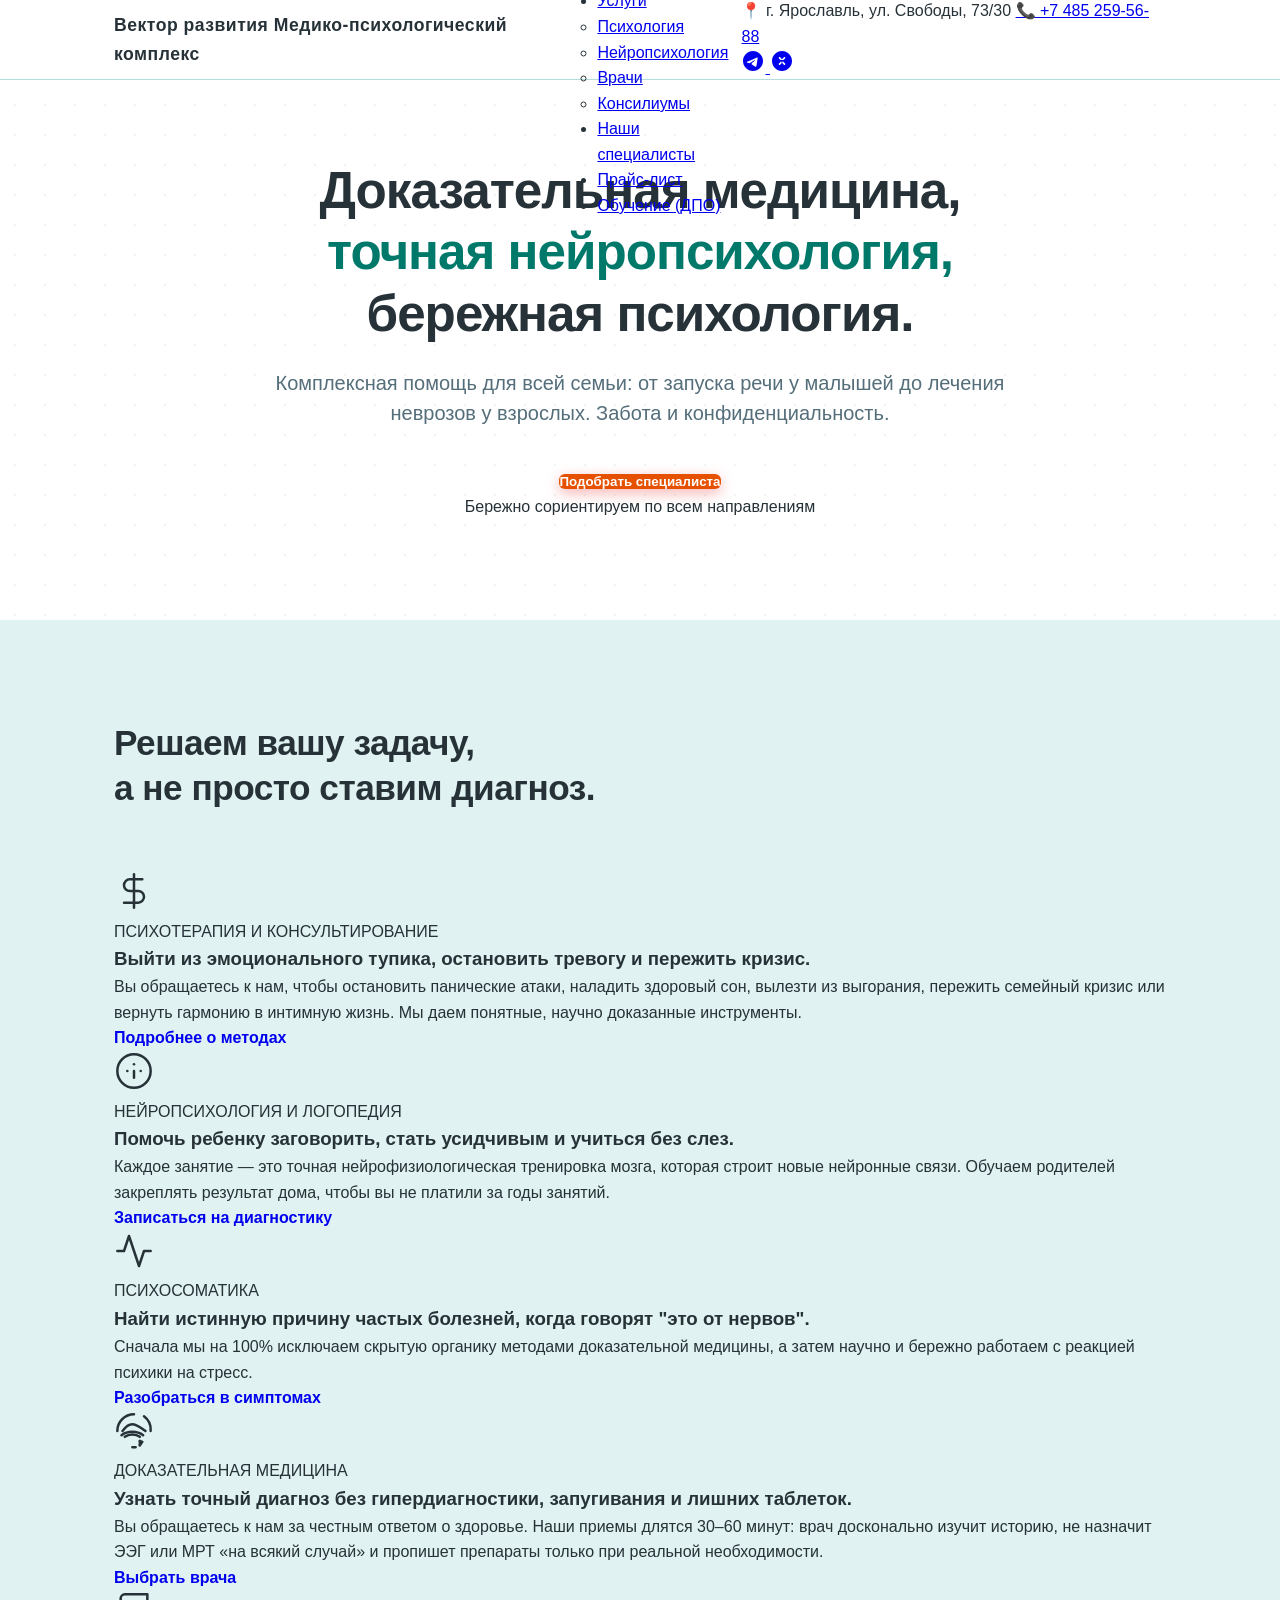
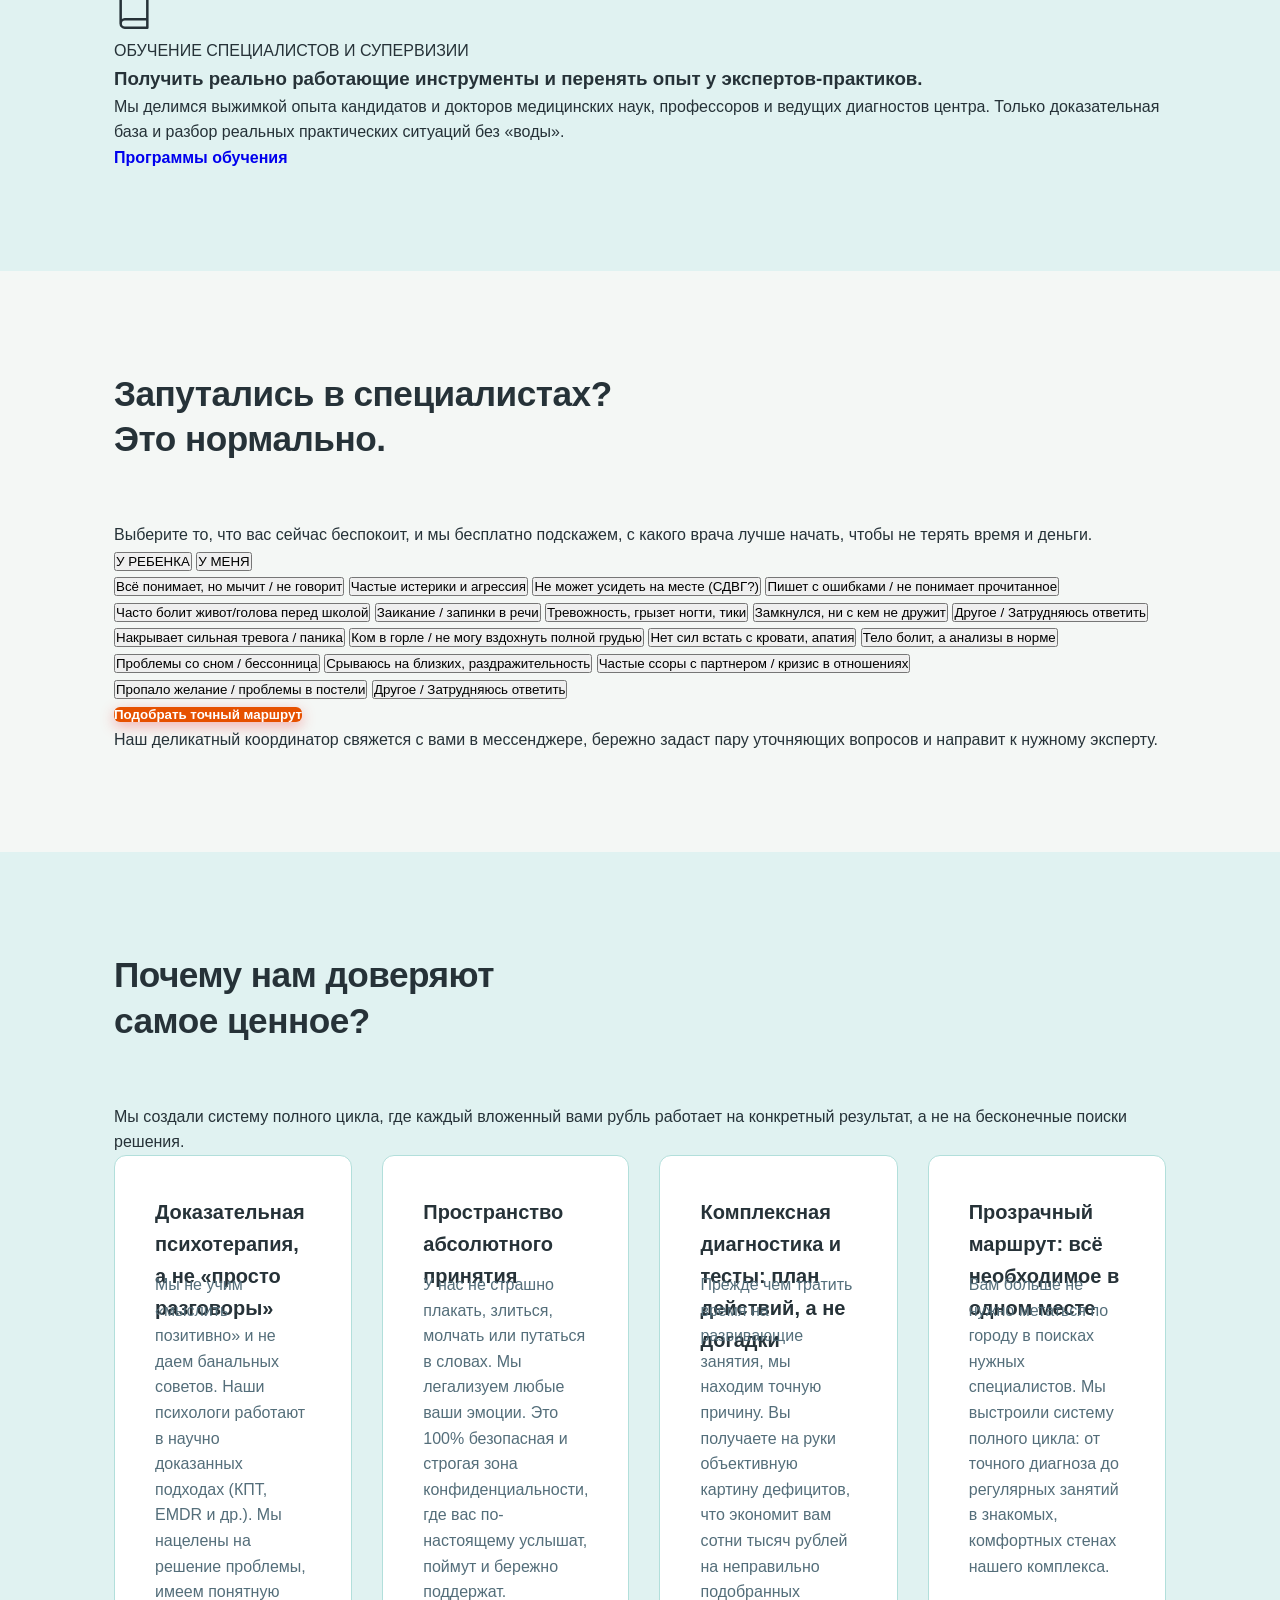
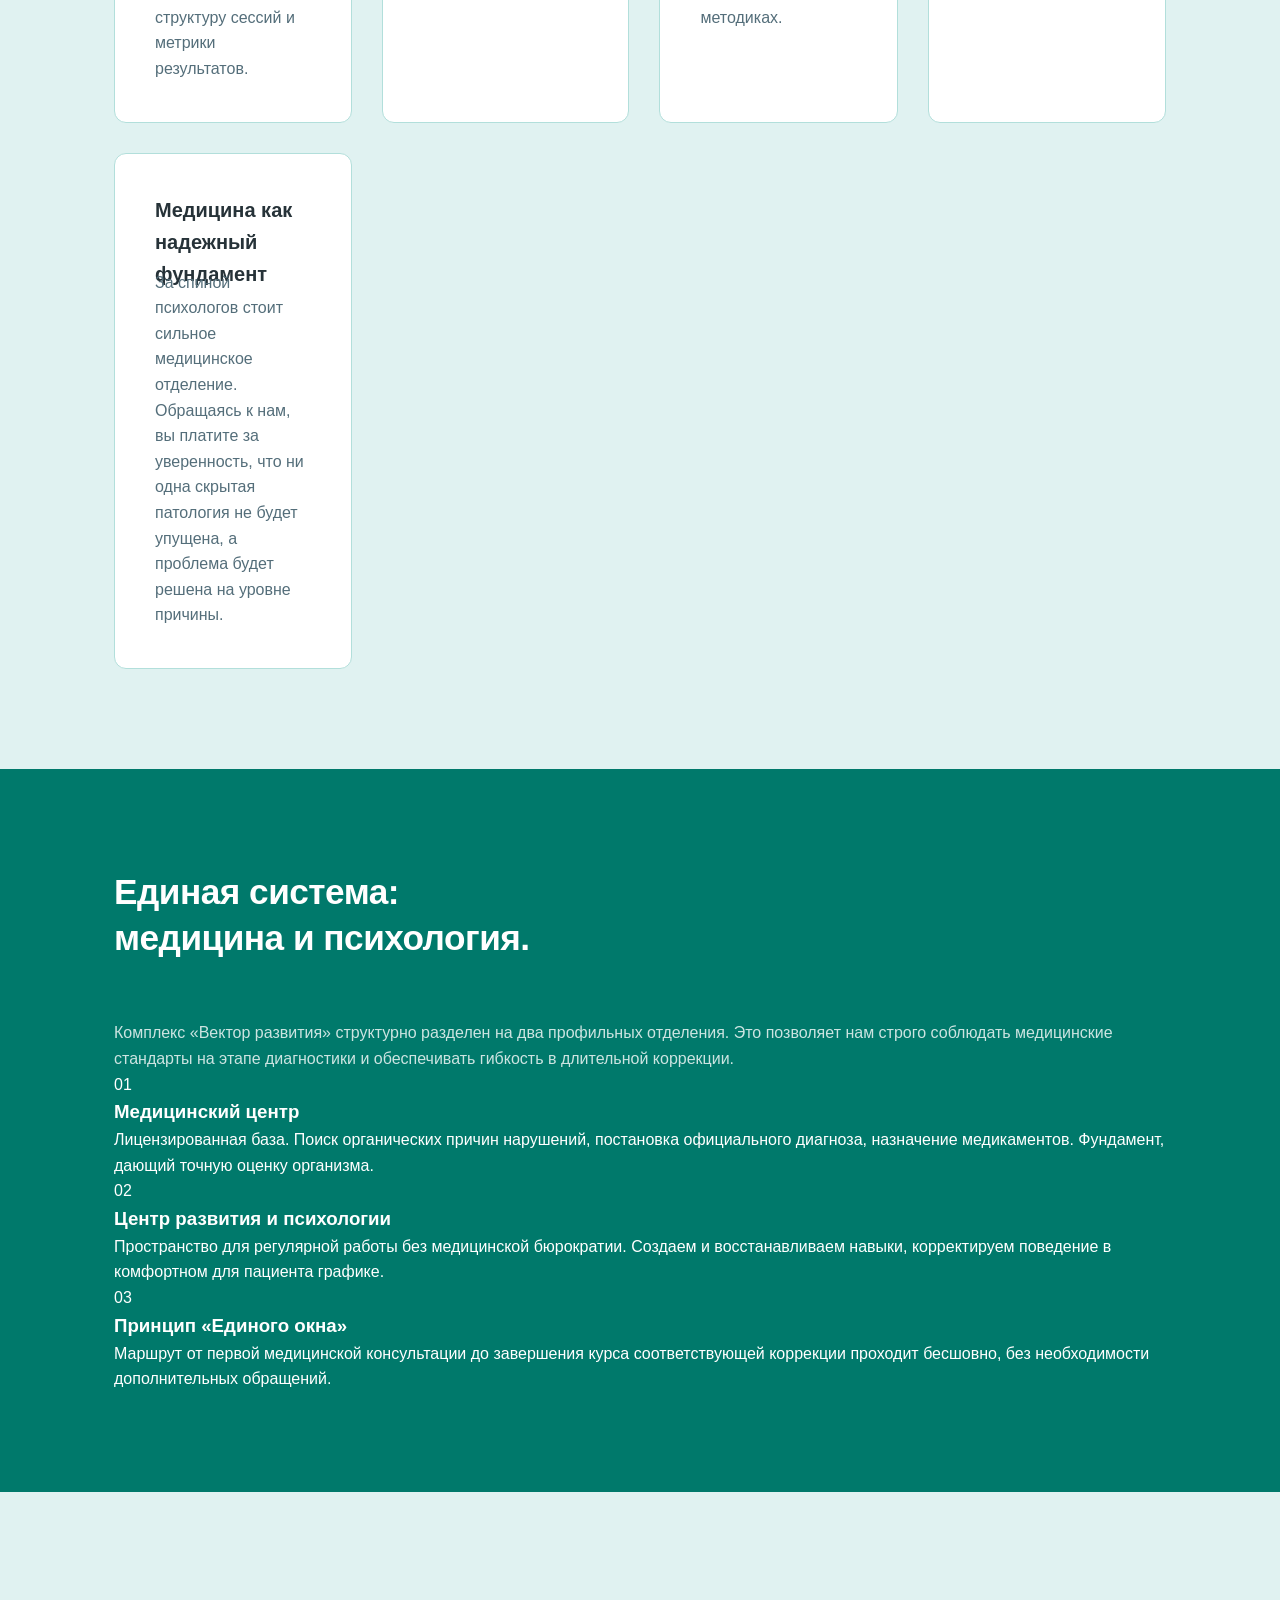
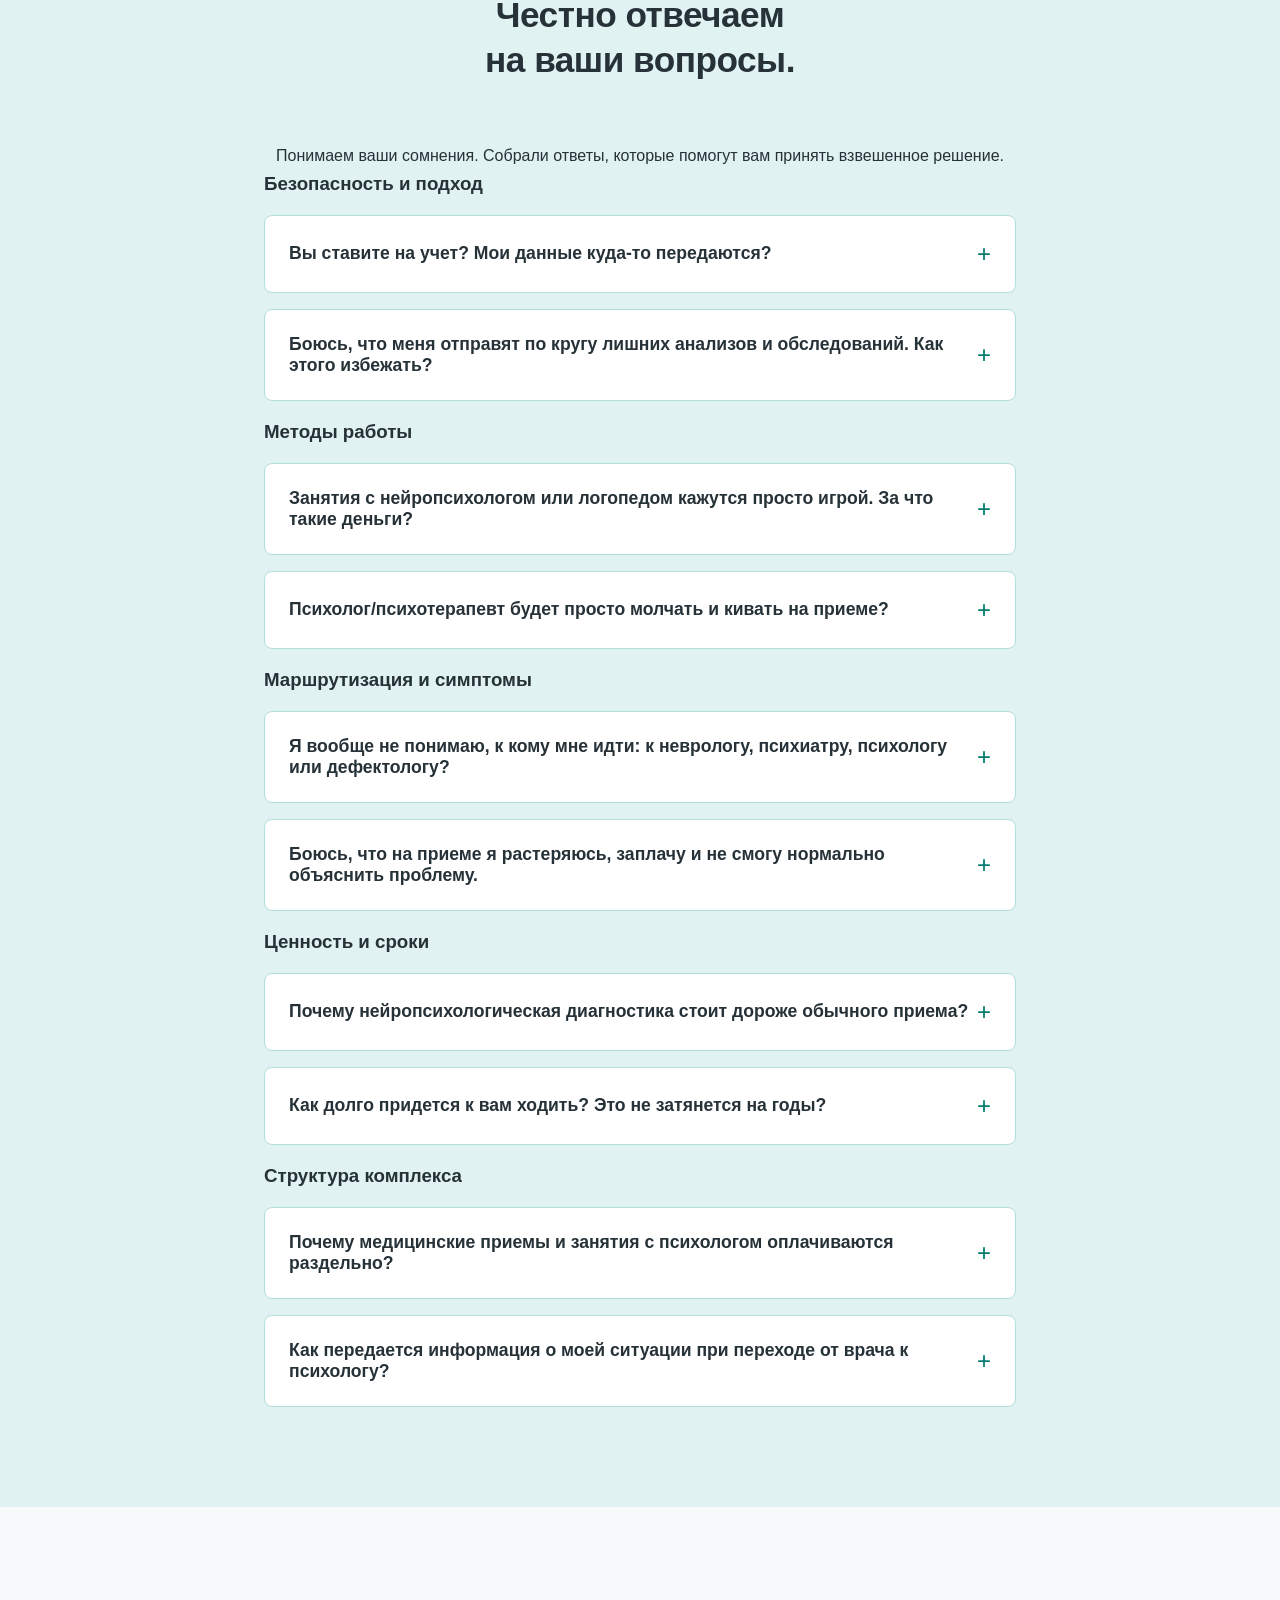
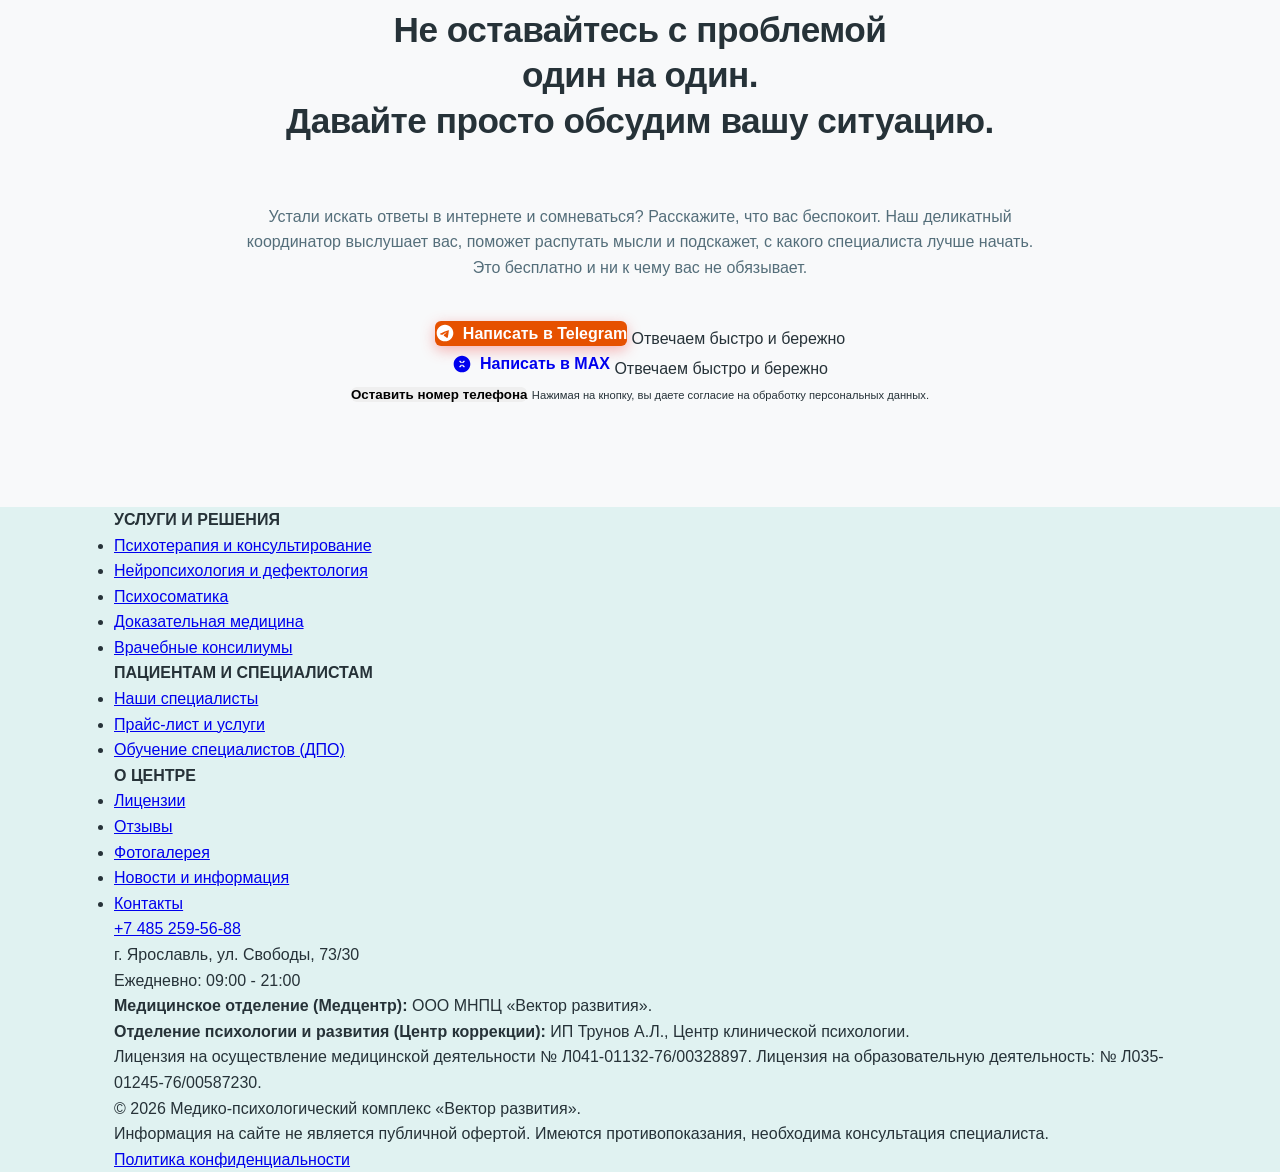
==== commit 6ae9e60c: "Add files via upload" ====
--- a/index.html
+++ b/index.html
@@ -4,452 +4,611 @@
 <head>
     <meta charset="UTF-8">
     <meta name="viewport" content="width=device-width, initial-scale=1.0">
-    <title>Практический семинар О.Г. Приходько: «Современные подходы к диагностике и коррекции речевых нарушений у детей раннего и дошкольного возраста»</title>
-    <meta name="description" content="Очный интенсив Оксаны Георгиевны Приходько. Точная диагностика детей 0-7 лет. 8 (ак.) часов практики для логопедов, дефектологов и нейропсихологов.">
-    <!-- Open Graph for Telegram/WhatsApp previews -->
-    <meta property="og:title" content="Практический семинар О.Г. Приходько: «Современные подходы к диагностике и коррекции речевых нарушений у детей раннего и дошкольного возраста»">
-    <meta property="og:description" content="8 (ак.) часов практики для логопедов, дефектологов и нейропсихологов. 3 апреля 2026 г., Ярославль.">
-    <meta property="og:type" content="website">
+    <title>Вектор развития | Медико-психологический комплекс</title>
+    <meta name="description"
+        content="Комплексная помощь для всей семьи: от запуска речи у малышей до лечения неврозов у взрослых. Доказательная медицина, точная нейропсихология, бережная психология.">
     <link rel="preconnect" href="https://fonts.googleapis.com">
     <link rel="preconnect" href="https://fonts.gstatic.com" crossorigin>
-    <link href="https://fonts.googleapis.com/css2?family=Manrope:wght@400;500;600;700;800&display=swap"
+    <link
+        href="https://fonts.googleapis.com/css2?family=Inter:wght@300;400;500;600;700&family=Playfair+Display:wght@600;700&display=swap"
         rel="stylesheet">
     <link rel="stylesheet" href="style.css">
 </head>
 
 <body>
-
-    <!-- Header (Simple) -->
-    <header class="header">
+    <!-- Block 1: Header & Hero -->
+    <header class="header" id="header">
         <div class="container header-inner">
-            <div class="logo">ВЕКТОР РАЗВИТИЯ <span style="opacity: 0.5;">| ПРОФЕССИОНАЛАМ</span></div>
-            <a href="#register" class="btn btn-outline-header">Занять место</a>
+            <div class="logo">
+                <span class="logo-title">Вектор развития</span>
+                <span class="logo-desc">Медико-психологический комплекс</span>
+            </div>
+
+            <nav class="nav">
+                <ul class="nav-list">
+                    <li class="nav-item has-dropdown">
+                        <a href="#about">О центре</a>
+                        <ul class="dropdown">
+                            <li><a href="#licenses">Лицензии</a></li>
+                            <li><a href="#reviews">Отзывы</a></li>
+                            <li><a href="#gallery">Фотогалерея</a></li>
+                            <li><a href="#contacts">Контакты</a></li>
+                        </ul>
+                    </li>
+                    <li class="nav-item has-dropdown">
+                        <a href="#services">Услуги</a>
+                        <ul class="dropdown">
+                            <li><a href="#psy">Психология</a></li>
+                            <li><a href="#neuro">Нейропсихология</a></li>
+                            <li><a href="#docs">Врачи</a></li>
+                            <li><a href="#consil">Консилиумы</a></li>
+                        </ul>
+                    </li>
+                    <li class="nav-item"><a href="#specialists">Наши специалисты</a></li>
+                    <li class="nav-item"><a href="#price">Прайс-лист</a></li>
+                    <li class="nav-item"><a href="#edu">Обучение (ДПО)</a></li>
+                </ul>
+            </nav>
+
+            <div class="header-contacts">
+                <div class="contact-info">
+                    <span class="address">📍 г. Ярославль, ул. Свободы, 73/30</span>
+                    <a href="tel:+74852595688" class="phone">📞 +7 485 259-56-88</a>
+                </div>
+                <div class="socials">
+                    <a href="#" class="social-icon" title="Написать в Telegram">
+                        <svg width="24" height="24" viewBox="0 0 24 24" fill="none" xmlns="http://www.w3.org/2000/svg">
+                            <path
+                                d="M12 2C6.48 2 2 6.48 2 12C2 17.52 6.48 22 12 22C17.52 22 22 17.52 22 12C22 6.48 17.52 2 12 2ZM16.64 8.8C16.49 10.96 15.82 14.89 15.48 16.69C15.34 17.45 15.06 17.71 14.79 17.73C14.21 17.78 13.77 17.34 13.21 16.98C12.33 16.41 11.84 16.06 10.98 15.49C10.01 14.85 10.64 14.5 11.21 13.91C11.36 13.76 13.92 11.43 13.97 11.21C13.98 11.18 13.98 11.08 13.92 11.03C13.86 10.98 13.78 11.01 13.72 11.02C13.63 11.04 12.18 12 9.53 13.79C9.14 14.06 8.79 14.19 8.48 14.18C8.13 14.17 7.46 13.98 6.96 13.82C6.31 13.62 5.8 13.51 5.84 13.15C5.86 12.96 6.12 12.77 6.6 12.57C9.6 11.26 11.6 10.4 12.6 9.98C15.46 8.79 16.05 8.58 16.43 8.58C16.51 8.58 16.69 8.6 16.78 8.68C16.86 8.75 16.88 8.85 16.88 8.93C16.88 9.04 16.86 9.17 16.84 9.27L16.64 8.8Z"
+                                fill="currentColor" />
+                        </svg>
+                    </a>
+                    <a href="#" class="social-icon tooltip" title="Написать в MAX">
+                        <svg width="24" height="24" viewBox="0 0 24 24" fill="none" xmlns="http://www.w3.org/2000/svg">
+                            <path
+                                d="M12 2C6.47715 2 2 6.47715 2 12C2 17.5228 6.47715 22 12 22C17.5228 22 22 17.5228 22 12C22 6.47715 17.5228 2 12 2ZM13.8463 15.7629L10.3341 12L13.8463 8.23707C14.1687 7.89182 14.7107 7.87271 15.0559 8.19515C15.4012 8.51758 15.4203 9.05951 15.0979 9.40475L12.1645 12L15.0979 14.5952C15.4203 14.9405 15.4012 15.4824 15.0559 15.8049C14.7107 16.1273 14.1687 16.1082 13.8463 15.7629ZM8.94411 15.8049C8.59886 15.4824 8.57976 14.9405 8.90219 14.5952L11.8356 12L8.90219 9.40475C8.57976 9.05951 8.59886 8.51758 8.94411 8.19515C9.28935 7.87271 9.83129 7.89182 10.1537 8.23707L13.6659 12L10.1537 15.7629C9.83129 16.1082 9.28935 16.1273 8.94411 15.8049Z"
+                                fill="currentColor" />
+                        </svg>
+                    </a>
+                </div>
+            </div>
         </div>
     </header>
 
-    <!-- Block 1: Hero Section -->
     <section class="hero" id="hero">
         <div class="hero-bg"></div>
+        <div class="container hero-content">
+            <div class="hero-text">
+                <h1 class="hero-title">
+                    Доказательная медицина,<br>
+                    <span class="highlight">точная нейропсихология,</span><br>
+                    бережная психология.
+                </h1>
+                <p class="hero-subtitle">
+                    Комплексная помощь для всей семьи: от запуска речи у малышей до лечения неврозов у взрослых. Забота
+                    и конфиденциальность.
+                </p>
+                <div class="hero-actions">
+                    <button class="btn btn-primary btn-large">Подобрать специалиста</button>
+                    <p class="btn-caption">Бережно сориентируем по всем направлениям</p>
+                </div>
+            </div>
+        </div>
+    </section>
+
+    <section class="services section" id="services">
         <div class="container">
-            <div class="hero-content">
-                <div class="badge">Очный практический семинар</div>
-                <h1 class="hero-title"
-                    style="font-size: clamp(1.8rem, 4.5vw, 2.4rem); line-height: 1.3; margin-bottom: 20px;">
-                    Практический семинар:<br>
-                    <span style="font-size: clamp(1.2rem, 3.5vw, 1.8rem);">«Современные подходы к диагностике и
-                        коррекции речевых нарушений у детей раннего и дошкольного возраста»</span>
-                </h1>
-
-                <h2
-                    style="font-size: 1.25rem; font-weight: 700; color: var(--color-primary-dark); margin-bottom: 24px; line-height: 1.4;">
-                    <span class="highlight" style="font-size: 1.5rem;">8 (ак.) часов практики с профессором</span>
-                </h2>
-
-                <div class="event-details"
-                    style="display: flex; justify-content: center; gap: 16px; flex-wrap: wrap; margin-bottom: 32px;">
-                    <div
-                        style="background: #fff; padding: 16px 20px; border-radius: 8px; box-shadow: var(--shadow-sm); border: 1px solid var(--color-border); display: flex; align-items: center; gap: 12px; text-align: left; flex: 1; min-width: 200px;">
-                        <span style="font-size: 1.8rem;">📅</span>
-                        <span style="line-height: 1.3;">
-                            <strong style="color: var(--color-text-dark); font-size: 1rem;">3 апреля 2026</strong><br>
-                            <span style="font-size: 0.85rem; color: var(--color-text-muted);">С 10:00 до 17:00</span>
-                        </span>
-                    </div>
-                    <div
-                        style="background: #fff; padding: 16px 20px; border-radius: 8px; box-shadow: var(--shadow-sm); border: 1px solid var(--color-border); display: flex; align-items: center; gap: 12px; text-align: left; flex: 1; min-width: 250px;">
-                        <span style="font-size: 1.8rem;">📍</span>
-                        <span style="line-height: 1.3;">
-                            <strong style="color: var(--color-text-dark); font-size: 0.95rem;">ул. Титова,
-                                14</strong><br>
-                            <span style="font-size: 0.85rem; color: var(--color-text-muted);">Центр развития ребенка
-                                (Д/С 179)</span>
-                        </span>
-                    </div>
-                </div>
-
-                <p class="hero-subtitle">
-                    💯 Это уникальная возможность поучиться, пообщаться с Мэтром отечественной логопедии. Задать
-                    вопросы, сфотографироваться.<br><br>
-                    Заберите авторскую методологию дифференциации сложных нарушений от создателя федеральных
-                    образовательных стандартов.
-                </p>
-                <div class="hero-cta-box">
-                    <a href="#register" class="btn btn-primary btn-xl" id="hero-price">Занять место за 5 000 ₽</a>
-                    <div class="urgency-tag">
-                        <svg width="18" height="18" viewBox="0 0 24 24" fill="none" class="icon">
-                            <path d="M12 22c5.523 0 10-4.477 10-10S17.523 2 12 2 2 6.477 2 12s4.477 10 10 10z"
-                                stroke="currentColor" stroke-width="2" />
-                            <path d="M12 6v6l4 2" stroke="currentColor" stroke-width="2" stroke-linecap="round" />
+            <div class="section-header">
+                <h2 class="section-title">Решаем вашу задачу,<br>а не просто ставим диагноз.</h2>
+            </div>
+
+            <div class="services-carousel">
+                <div class="services-grid services-track" id="services-track">
+
+                    <!-- Card 1 -->
+                    <div class="service-card">
+                        <div class="card-icon">
+                            <svg width="40" height="40" viewBox="0 0 24 24" fill="none" stroke="currentColor"
+                                stroke-width="1.5" stroke-linecap="round" stroke-linejoin="round">
+                                <path d="M12 2v20M17 5H9.5a3.5 3.5 0 0 0 0 7h5a3.5 3.5 0 0 1 0 7H6" />
+                            </svg>
+                        </div>
+                        <div class="card-tag">ПСИХОТЕРАПИЯ И КОНСУЛЬТИРОВАНИЕ</div>
+                        <h3 class="card-title">Выйти из эмоционального тупика, остановить тревогу и пережить кризис.
+                        </h3>
+                        <p class="card-desc">Вы обращаетесь к нам, чтобы остановить панические атаки, наладить здоровый
+                            сон, вылезти из выгорания, пережить семейный кризис или вернуть гармонию в интимную жизнь.
+                            Мы даем понятные, научно доказанные инструменты.</p>
+                        <a href="#" class="btn btn-outline btn-full">Подробнее о методах</a>
+                    </div>
+
+                    <!-- Card 2 -->
+                    <div class="service-card">
+                        <div class="card-icon">
+                            <svg width="40" height="40" viewBox="0 0 24 24" fill="none" stroke="currentColor"
+                                stroke-width="1.5" stroke-linecap="round" stroke-linejoin="round">
+                                <circle cx="12" cy="12" r="10" />
+                                <path d="M12 16v-4" />
+                                <path d="M12 8h.01" />
+                                <path d="M8 12h.01" />
+                                <path d="M16 12h.01" />
+                            </svg>
+                        </div>
+                        <div class="card-tag">НЕЙРОПСИХОЛОГИЯ И ЛОГОПЕДИЯ</div>
+                        <h3 class="card-title">Помочь ребенку заговорить, стать усидчивым и учиться без слез.</h3>
+                        <p class="card-desc">Каждое занятие — это точная нейрофизиологическая тренировка мозга, которая
+                            строит новые нейронные связи. Обучаем родителей закреплять результат дома, чтобы вы не
+                            платили за годы занятий.</p>
+                        <a href="#" class="btn btn-outline btn-full">Записаться на диагностику</a>
+                    </div>
+
+                    <!-- Card 3 -->
+                    <div class="service-card">
+                        <div class="card-icon">
+                            <svg width="40" height="40" viewBox="0 0 24 24" fill="none" stroke="currentColor"
+                                stroke-width="1.5" stroke-linecap="round" stroke-linejoin="round">
+                                <path d="M22 12h-4l-3 9L9 3l-3 9H2" />
+                            </svg>
+                        </div>
+                        <div class="card-tag">ПСИХОСОМАТИКА</div>
+                        <h3 class="card-title">Найти истинную причину частых болезней, когда говорят "это от нервов".
+                        </h3>
+                        <p class="card-desc">Сначала мы на 100% исключаем скрытую органику методами доказательной
+                            медицины, а затем научно и бережно работаем с реакцией психики на стресс.</p>
+                        <a href="#" class="btn btn-outline btn-full">Разобраться в симптомах</a>
+                    </div>
+
+                    <!-- Card 4 (Wide) -->
+                    <div class="service-card wide-card">
+                        <div class="card-icon">
+                            <svg width="40" height="40" viewBox="0 0 24 24" fill="none" stroke="currentColor"
+                                stroke-width="1.5" stroke-linecap="round" stroke-linejoin="round">
+                                <path d="M11 21.73a10.01 10.01 0 0 0 2-.01" />
+                                <path d="m15.5 18 1.5.5-1.5 2" />
+                                <path d="M15.5 18v2.5" />
+                                <path d="M15.5 15.5c-2.45-1.89-6.55-1.89-9 0" />
+                                <path d="M17.5 14.5c-3.56-2.75-9.44-2.75-13 0" />
+                                <path d="M18.88 12C12.44 7.03 9.4 6 5.12 12" />
+                                <path d="M12 2A10 10 0 0 0 2 12" />
+                                <path d="M22 12a10 10 0 0 0-4-8.8" />
+                            </svg>
+                        </div>
+                        <div class="card-tag">ДОКАЗАТЕЛЬНАЯ МЕДИЦИНА</div>
+                        <h3 class="card-title">Узнать точный диагноз без гипердиагностики, запугивания и лишних
+                            таблеток.</h3>
+                        <p class="card-desc">Вы обращаетесь к нам за честным ответом о здоровье. Наши приемы длятся
+                            30–60 минут: врач досконально изучит историю, не назначит ЭЭГ или МРТ «на всякий случай» и
+                            пропишет препараты только при реальной необходимости.</p>
+                        <a href="#" class="btn btn-outline">Выбрать врача</a>
+                    </div>
+
+                    <!-- Card 5 (Wide) -->
+                    <div class="service-card wide-card">
+                        <div class="card-icon">
+                            <svg width="40" height="40" viewBox="0 0 24 24" fill="none" stroke="currentColor"
+                                stroke-width="1.5" stroke-linecap="round" stroke-linejoin="round">
+                                <path d="M4 19.5v-15A2.5 2.5 0 0 1 6.5 2H20v20H6.5a2.5 2.5 0 0 1 0-5H20" />
+                            </svg>
+                        </div>
+                        <div class="card-tag">ОБУЧЕНИЕ СПЕЦИАЛИСТОВ И СУПЕРВИЗИИ</div>
+                        <h3 class="card-title">Получить реально работающие инструменты и перенять опыт у
+                            экспертов-практиков.</h3>
+                        <p class="card-desc">Мы делимся выжимкой опыта кандидатов и докторов медицинских наук,
+                            профессоров и ведущих диагностов центра. Только доказательная база и разбор реальных
+                            практических ситуаций без «воды».</p>
+                        <a href="#" class="btn btn-outline">Программы обучения</a>
+                    </div>
+
+                </div>
+
+                <div class="carousel-dots" id="services-dots">
+                    <!-- Dots injected by JS -->
+                </div>
+            </div>
+        </div>
+    </section>
+
+    <!-- Block 3: State Navigator -->
+    <section class="navigator section" id="navigator" style="background-color: #F4F7F5;">
+        <div class="container">
+            <div class="section-header">
+                <h2 class="section-title">Запутались в специалистах?<br>Это нормально.</h2>
+                <p class="section-subtitle">Выберите то, что вас сейчас беспокоит, и мы бесплатно подскажем, с какого
+                    врача лучше начать, чтобы не терять время и деньги.</p>
+            </div>
+
+            <div class="navigator-box">
+                <div class="tabs-header">
+                    <button class="tab-btn active" data-tab="child">У РЕБЕНКА</button>
+                    <button class="tab-btn" data-tab="adult">У МЕНЯ</button>
+                </div>
+
+                <div class="tab-content active" id="tab-child">
+                    <div class="symptom-tags">
+                        <button class="tag">Всё понимает, но мычит / не говорит</button>
+                        <button class="tag">Частые истерики и агрессия</button>
+                        <button class="tag">Не может усидеть на месте (СДВГ?)</button>
+                        <button class="tag">Пишет с ошибками / не понимает прочитанное</button>
+                        <button class="tag">Часто болит живот/голова перед школой</button>
+                        <button class="tag">Заикание / запинки в речи</button>
+                        <button class="tag">Тревожность, грызет ногти, тики</button>
+                        <button class="tag">Замкнулся, ни с кем не дружит</button>
+                        <button class="tag">Другое / Затрудняюсь ответить</button>
+                    </div>
+                </div>
+
+                <div class="tab-content" id="tab-adult">
+                    <div class="symptom-tags">
+                        <button class="tag">Накрывает сильная тревога / паника</button>
+                        <button class="tag">Ком в горле / не могу вздохнуть полной грудью</button>
+                        <button class="tag">Нет сил встать с кровати, апатия</button>
+                        <button class="tag">Тело болит, а анализы в норме</button>
+                        <button class="tag">Проблемы со сном / бессонница</button>
+                        <button class="tag">Срываюсь на близких, раздражительность</button>
+                        <button class="tag">Частые ссоры с партнером / кризис в отношениях</button>
+                        <button class="tag">Пропало желание / проблемы в постели</button>
+                        <button class="tag">Другое / Затрудняюсь ответить</button>
+                    </div>
+                </div>
+
+                <div class="navigator-action">
+                    <button class="btn btn-primary btn-large disabled-btn" id="route-btn">Подобрать точный
+                        маршрут</button>
+                    <p class="action-caption">Наш деликатный координатор свяжется с вами в мессенджере, бережно задаст
+                        пару уточняющих вопросов и направит к нужному эксперту.</p>
+                </div>
+            </div>
+        </div>
+    </section>
+
+    <!-- Block 4: Value & Service -->
+    <section class="values section" id="values">
+        <div class="container">
+            <div class="section-header">
+                <h2 class="section-title">Почему нам доверяют<br>самое ценное?</h2>
+                <p class="section-subtitle">Мы создали систему полного цикла, где каждый вложенный вами рубль работает
+                    на конкретный результат, а не на бесконечные поиски решения.</p>
+            </div>
+
+            <div class="values-grid">
+                <!-- Card 1 -->
+                <div class="value-card">
+                    <h3 class="value-title">Доказательная психотерапия, а не «просто разговоры»</h3>
+                    <p class="value-desc">Мы не учим «мыслить позитивно» и не даем банальных советов. Наши психологи
+                        работают в научно доказанных подходах (КПТ, EMDR и др.). Мы нацелены на решение проблемы, имеем
+                        понятную структуру сессий и метрики результатов.</p>
+                </div>
+                <!-- Card 2 -->
+                <div class="value-card dark-card">
+                    <h3 class="value-title">Пространство абсолютного принятия</h3>
+                    <p class="value-desc">У нас не страшно плакать, злиться, молчать или путаться в словах. Мы
+                        легализуем любые ваши эмоции. Это 100% безопасная и строгая зона конфиденциальности, где вас
+                        по-настоящему услышат, поймут и бережно поддержат.</p>
+                </div>
+                <!-- Card 3 -->
+                <div class="value-card">
+                    <h3 class="value-title">Комплексная диагностика и тесты: план действий, а не догадки</h3>
+                    <p class="value-desc">Прежде чем тратить время на развивающие занятия, мы находим точную причину. Вы
+                        получаете на руки объективную картину дефицитов, что экономит вам сотни тысяч рублей на
+                        неправильно подобранных методиках.</p>
+                </div>
+                <!-- Card 4 -->
+                <div class="value-card">
+                    <h3 class="value-title">Прозрачный маршрут: всё необходимое в одном месте</h3>
+                    <p class="value-desc">Вам больше не нужно метаться по городу в поисках нужных специалистов. Мы
+                        выстроили систему полного цикла: от точного диагноза до регулярных занятий в знакомых,
+                        комфортных стенах нашего комплекса.</p>
+                </div>
+                <!-- Card 5 -->
+                <div class="value-card dark-card">
+                    <h3 class="value-title">Медицина как надежный фундамент</h3>
+                    <p class="value-desc">За спиной психологов стоит сильное медицинское отделение. Обращаясь к нам, вы
+                        платите за уверенность, что ни одна скрытая патология не будет упущена, а проблема будет решена
+                        на уровне причины.</p>
+                </div>
+            </div>
+        </div>
+    </section>
+
+    <!-- Block 5: Architecture -->
+    <section class="architecture section" id="architecture"
+        style="background-color: var(--color-primary); color: white;">
+        <div class="container">
+            <div class="section-header" style="color: white;">
+                <h2 class="section-title" style="color: white;">Единая система:<br>медицина и психология.</h2>
+                <p class="section-subtitle" style="color: rgba(255,255,255,0.8);">Комплекс «Вектор развития» структурно
+                    разделен на два профильных отделения. Это позволяет нам строго соблюдать медицинские стандарты на
+                    этапе диагностики и обеспечивать гибкость в длительной коррекции.</p>
+            </div>
+
+            <div class="arch-cards">
+                <div class="arch-card">
+                    <div class="arch-step">01</div>
+                    <h3 class="arch-title">Медицинский центр</h3>
+                    <p class="arch-desc">Лицензированная база. Поиск органических причин нарушений, постановка
+                        официального диагноза, назначение медикаментов. Фундамент, дающий точную оценку организма.</p>
+                </div>
+                <div class="arch-card">
+                    <div class="arch-step">02</div>
+                    <h3 class="arch-title">Центр развития и психологии</h3>
+                    <p class="arch-desc">Пространство для регулярной работы без медицинской бюрократии. Создаем и
+                        восстанавливаем навыки, корректируем поведение в комфортном для пациента графике.</p>
+                </div>
+                <div class="arch-card highlight-card">
+                    <div class="arch-step">03</div>
+                    <h3 class="arch-title">Принцип «Единого окна»</h3>
+                    <p class="arch-desc">Маршрут от первой медицинской консультации до завершения курса соответствующей
+                        коррекции проходит бесшовно, без необходимости дополнительных обращений.</p>
+                </div>
+            </div>
+        </div>
+    </section>
+
+    <!-- Block 6: FAQ -->
+    <section class="faq section" id="faq">
+        <div class="container" style="max-width: 800px;">
+            <div class="section-header text-center">
+                <h2 class="section-title">Честно отвечаем<br>на ваши вопросы.</h2>
+                <p class="section-subtitle">Понимаем ваши сомнения. Собрали ответы, которые помогут вам принять
+                    взвешенное решение.</p>
+            </div>
+
+            <div class="faq-accordion">
+                <!-- Theme 1 -->
+                <h3 class="faq-theme">Безопасность и подход</h3>
+                <div class="accordion-item">
+                    <button class="accordion-header">
+                        Вы ставите на учет? Мои данные куда-то передаются?
+                        <span class="icon">+</span>
+                    </button>
+                    <div class="accordion-content">
+                        <div class="accordion-inner">
+                            <p>Нет. Обращение к нам полностью конфиденциально. Мы — частный комплекс, и мы принципиально
+                                не передаем ваши данные или диагнозы ребенка в школы, детские сады, на работу или в
+                                психоневрологические диспансеры (ПНД). Вся информация остается строго между вами и
+                                лечащим врачом.</p>
+                        </div>
+                    </div>
+                </div>
+                <div class="accordion-item">
+                    <button class="accordion-header">
+                        Боюсь, что меня отправят по кругу лишних анализов и обследований. Как этого избежать?
+                        <span class="icon">+</span>
+                    </button>
+                    <div class="accordion-content">
+                        <div class="accordion-inner">
+                            <p>Мы работаем строго в рамках доказательной медицины, поэтому наша цель — найти причину, а
+                                не увеличить чек. Наши врачи никогда не назначают ЭЭГ, МРТ или дорогие гормональные
+                                панели «на всякий случай». Вы оплачиваете только те исследования, которые действительно
+                                необходимы для постановки точного диагноза.</p>
+                        </div>
+                    </div>
+                </div>
+
+                <!-- Theme 2 -->
+                <h3 class="faq-theme">Методы работы</h3>
+                <div class="accordion-item">
+                    <button class="accordion-header">
+                        Занятия с нейропсихологом или логопедом кажутся просто игрой. За что такие деньги?
+                        <span class="icon">+</span>
+                    </button>
+                    <div class="accordion-content">
+                        <div class="accordion-inner">
+                            <p>Со стороны занятие действительно может напоминать игру, чтобы ребенок не испытывал
+                                стресса. Но на деле каждый бросок мяча или балансировка — это точная
+                                нейрофизиологическая тренировка, которая строит новые нейронные связи.</p>
+                        </div>
+                    </div>
+                </div>
+                <div class="accordion-item">
+                    <button class="accordion-header">
+                        Психолог/психотерапевт будет просто молчать и кивать на приеме?
+                        <span class="icon">+</span>
+                    </button>
+                    <div class="accordion-content">
+                        <div class="accordion-inner">
+                            <p>Нет. Наши психологи и психотерапевты используют научно доказанные методы (например, КПТ
+                                или EMDR), которые подразумевают активный диалог и конкретные упражнения. Вы получите
+                                четкие рабочие инструменты для изменения своего состояния.</p>
+                        </div>
+                    </div>
+                </div>
+
+                <!-- Theme 3 -->
+                <h3 class="faq-theme">Маршрутизация и симптомы</h3>
+                <div class="accordion-item">
+                    <button class="accordion-header">
+                        Я вообще не понимаю, к кому мне идти: к неврологу, психиатру, психологу или дефектологу?
+                        <span class="icon">+</span>
+                    </button>
+                    <div class="accordion-content">
+                        <div class="accordion-inner">
+                            <p>Это абсолютно нормально. Опишите ваши симптомы нашему координатору по телефону или в
+                                мессенджере — мы бесплатно разберем вашу ситуацию и подскажем точный вектор движения.
+                            </p>
+                        </div>
+                    </div>
+                </div>
+                <div class="accordion-item">
+                    <button class="accordion-header">
+                        Боюсь, что на приеме я растеряюсь, заплачу и не смогу нормально объяснить проблему.
+                        <span class="icon">+</span>
+                    </button>
+                    <div class="accordion-content">
+                        <div class="accordion-inner">
+                            <p>В наших стенах можно быть любым. Приходить без четкого запроса, путаться в мыслях или
+                                плакать — это естественно. Наши специалисты умеют бережно вести диалог и помогут вам
+                                распутать клубок эмоций.</p>
+                        </div>
+                    </div>
+                </div>
+
+                <!-- Theme 4 -->
+                <h3 class="faq-theme">Ценность и сроки</h3>
+                <div class="accordion-item">
+                    <button class="accordion-header">
+                        Почему нейропсихологическая диагностика стоит дороже обычного приема?
+                        <span class="icon">+</span>
+                    </button>
+                    <div class="accordion-content">
+                        <div class="accordion-inner">
+                            <p>Любая диагностика в нашем Комплексе, в том числе тест Векслера — это ваша финансовая
+                                страховка. Мы точно измеряем дефициты и строим план коррекции, который в долгосрочной
+                                перспективе сэкономит вам время и сотни тысяч рублей.</p>
+                        </div>
+                    </div>
+                </div>
+                <div class="accordion-item">
+                    <button class="accordion-header">
+                        Как долго придется к вам ходить? Это не затянется на годы?
+                        <span class="icon">+</span>
+                    </button>
+                    <div class="accordion-content">
+                        <div class="accordion-inner">
+                            <p>Мы не подсаживаем клиентов на бесконечные абонементы. Уже после первых встреч мы даем
+                                прозрачную дорожную карту с прогнозом по количеству сессий.</p>
+                        </div>
+                    </div>
+                </div>
+
+                <!-- Theme 5 -->
+                <h3 class="faq-theme">Структура комплекса</h3>
+                <div class="accordion-item">
+                    <button class="accordion-header">
+                        Почему медицинские приемы и занятия с психологом оплачиваются раздельно?
+                        <span class="icon">+</span>
+                    </button>
+                    <div class="accordion-content">
+                        <div class="accordion-inner">
+                            <p>Медицинский прием и длительная нейрокоррекция требуют совершенно разного уровня
+                                регламентации. Оставляя регулярные занятия вне жесткой медицинской бюрократии, мы
+                                избавляем этот процесс от обязательных клинических наценок.</p>
+                        </div>
+                    </div>
+                </div>
+                <div class="accordion-item">
+                    <button class="accordion-header">
+                        Как передается информация о моей ситуации при переходе от врача к психологу?
+                        <span class="icon">+</span>
+                    </button>
+                    <div class="accordion-content">
+                        <div class="accordion-inner">
+                            <p>Внутри комплекса выстроена строгая профессиональная преемственность. После приема врач
+                                формирует подробное заключение, и с вашего согласия рекомендации могут быть переданы
+                                специалистам развивающего центра.</p>
+                        </div>
+                    </div>
+                </div>
+            </div>
+        </div>
+    </section>
+
+    <!-- Block 7: Final CTA & Footer -->
+    <section class="cta section" id="cta" style="background-color: #F8F9FA;">
+        <div class="container text-center">
+            <h2 class="section-title">Не оставайтесь с проблемой<br>один на один.<br>Давайте просто обсудим вашу
+                ситуацию.</h2>
+            <p class="section-subtitle"
+                style="max-width: 800px; margin: 16px auto 40px auto; color: var(--color-text-muted);">Устали искать
+                ответы в интернете и сомневаться? Расскажите, что вас беспокоит. Наш деликатный координатор выслушает
+                вас, поможет распутать мысли и подскажет, с какого специалиста лучше начать. Это бесплатно и ни к чему
+                вас не обязывает.</p>
+
+            <div class="cta-actions">
+                <div class="cta-btn-wrapper">
+                    <a href="#" class="btn btn-primary btn-large cta-tg">
+                        <svg width="20" height="20" viewBox="0 0 24 24" fill="none" class="btn-icon"
+                            style="margin-right: 8px;">
+                            <path
+                                d="M12 2C6.48 2 2 6.48 2 12C2 17.52 6.48 22 12 22C17.52 22 22 17.52 22 12C22 6.48 17.52 2 12 2ZM16.64 8.8C16.49 10.96 15.82 14.89 15.48 16.69C15.34 17.45 15.06 17.71 14.79 17.73C14.21 17.78 13.77 17.34 13.21 16.98C12.33 16.41 11.84 16.06 10.98 15.49C10.01 14.85 10.64 14.5 11.21 13.91C11.36 13.76 13.92 11.43 13.97 11.21C13.98 11.18 13.98 11.08 13.92 11.03C13.86 10.98 13.78 11.01 13.72 11.02C13.63 11.04 12.18 12 9.53 13.79C9.14 14.06 8.79 14.19 8.48 14.18C8.13 14.17 7.46 13.98 6.96 13.82C6.31 13.62 5.8 13.51 5.84 13.15C5.86 12.96 6.12 12.77 6.6 12.57C9.6 11.26 11.6 10.4 12.6 9.98C15.46 8.79 16.05 8.58 16.43 8.58C16.51 8.58 16.69 8.6 16.78 8.68C16.86 8.75 16.88 8.85 16.88 8.93C16.88 9.04 16.86 9.17 16.84 9.27L16.64 8.8Z"
+                                fill="currentColor" />
                         </svg>
-                        <div class="timer-block">
-                            <span id="days">00</span>
-                            <small>Дней</small>
-                        </div>
-                        <div class="timer-separator">:</div>
-                        <div class="timer-block">
-                            <span id="hours">00</span>
-                            <small>Часов</small>
-                        </div>
-                        <div class="timer-separator">:</div>
-                        <div class="timer-block">
-                            <span id="minutes">00</span>
-                            <small>Минут</small>
-                        </div>
-                        <div class="timer-separator">:</div>
-                        <div class="timer-block">
-                            <span id="seconds">00</span>
-                            <small>Секунд</small>
-                        </div>
-                    </div>
+                        Написать в Telegram
+                    </a>
+                    <span class="btn-caption">Отвечаем быстро и бережно</span>
+                </div>
+
+                <div class="cta-btn-wrapper">
+                    <a href="#" class="btn btn-outline btn-large cta-max">
+                        <svg width="20" height="20" viewBox="0 0 24 24" fill="none" class="btn-icon"
+                            style="margin-right: 8px;">
+                            <path
+                                d="M12 2C6.47715 2 2 6.47715 2 12C2 17.5228 6.47715 22 12 22C17.5228 22 22 17.5228 22 12C22 6.47715 17.5228 2 12 2ZM13.8463 15.7629L10.3341 12L13.8463 8.23707C14.1687 7.89182 14.7107 7.87271 15.0559 8.19515C15.4012 8.51758 15.4203 9.05951 15.0979 9.40475L12.1645 12L15.0979 14.5952C15.4203 14.9405 15.4012 15.4824 15.0559 15.8049C14.7107 16.1273 14.1687 16.1082 13.8463 15.7629ZM8.94411 15.8049C8.59886 15.4824 8.57976 14.9405 8.90219 14.5952L11.8356 12L8.90219 9.40475C8.57976 9.05951 8.59886 8.51758 8.94411 8.19515C9.28935 7.87271 9.83129 7.89182 10.1537 8.23707L13.6659 12L10.1537 15.7629C9.83129 16.1082 9.28935 16.1273 8.94411 15.8049Z"
+                                fill="currentColor" />
+                        </svg>
+                        Написать в MAX
+                    </a>
+                    <span class="btn-caption">Отвечаем быстро и бережно</span>
+                </div>
+
+                <div class="cta-btn-wrapper">
+                    <button class="btn btn-outline btn-large"
+                        onclick="alert('Форма: Имя, Телефон, Согласие ПД')">Оставить номер телефона</button>
+                    <span class="btn-caption" style="font-size: 0.7rem;">Нажимая на кнопку, вы даете согласие на
+                        обработку персональных данных.</span>
                 </div>
             </div>
         </div>
     </section>
 
-    <!-- Block 2: Value Proposition -->
-    <section class="section bg-white" id="values">
+    <!-- Footer -->
+    <footer class="footer">
         <div class="container">
-            <h2 class="section-title text-center">Почему это необходимо<br>вашей практике</h2>
-            <div class="values-grid">
-                <div class="value-card">
-                    <div class="value-icon">Более 40 лет</div>
-                    <h3 class="value-title">Клинического опыта</h3>
-                    <p class="value-desc">Весь материал прошел апробацию и подкреплен реальными кейсами коррекции детей
-                        с ОВЗ.</p>
-                </div>
-                <div class="value-card">
-                    <div class="value-icon">100%</div>
-                    <h3 class="value-title">Научный подход</h3>
-                    <p class="value-desc">Методики соответствуют доказательной базе отечественной логопедии.</p>
-                </div>
-                <div class="value-card">
-                    <div class="value-icon">8 (ак.) часов</div>
-                    <h3 class="value-title">Плотный интенсив</h3>
-                    <p class="value-desc">Никаких вводных лекций — только алгоритмы обследования и коррекционные векторы
-                        «от и до».</p>
-                </div>
-                <div class="value-card">
-                    <div class="value-icon">
-                        <svg width="40" height="40" viewBox="0 0 24 24" fill="none" stroke="currentColor"
-                            stroke-width="2" stroke-linecap="round" stroke-linejoin="round">
-                            <polygon points="23 7 16 12 23 17 23 7"></polygon>
-                            <rect x="1" y="5" width="15" height="14" rx="2" ry="2"></rect>
-                        </svg>
-                    </div>
-                    <h3 class="value-title">Авторские материалы</h3>
-                    <p class="value-desc">Авторские презентационные и видеоматериалы для детального разбора на практике.
-                    </p>
-                </div>
-            </div>
-        </div>
-    </section>
-
-    <!-- Block 2.5: Seminar Program -->
-    <section class="section" id="program" style="background-color: var(--color-surface);">
-        <div class="container" style="max-width: 900px;">
-            <div class="badge" style="display: block; width: max-content; margin: 0 auto 20px auto;">Программа семинара
-            </div>
-            <h2 class="section-title text-center" style="margin-bottom: 30px;">Что будет на семинаре: от диагностики к
-                стимуляции речи</h2>
-
-            <p style="text-align: center; color: var(--color-text-muted); font-size: 1.1rem; margin-bottom: 50px;">
-                Семинар проходит с использованием многочисленных авторских презентационных и видеоматериалов (разбор
-                реальных обследований и занятий с детьми ОВЗ).
-            </p>
-
-            <div class="program-list">
-                <div class="program-item">
-                    <div class="program-number">1</div>
-                    <div class="program-content">
-                        <h4 class="program-title">Комплексное обследование основных линий развития</h4>
-                        <p>Младенческий, ранний и дошкольный возраст (авторская методика О.Г. Приходько). Работа с
-                            картами-схемами. Определение ведущего расстройства и структуры нарушений. Формулирование
-                            точного заключения.</p>
-                    </div>
-                </div>
-
-                <div class="program-item">
-                    <div class="program-number">2</div>
-                    <div class="program-content">
-                        <h4 class="program-title">Ранние признаки неблагополучия</h4>
-                        <p>Ранняя помощь ребенку с ОВЗ и его семье. Принципы, формы и технологии
-                            коррекционно-развивающей работы в первые годы жизни.</p>
-                    </div>
-                </div>
-
-                <div class="program-item">
-                    <div class="program-number">3</div>
-                    <div class="program-content">
-                        <h4 class="program-title">Стимуляция речи и коррекция</h4>
-                        <p>Как выявить проблемы в доречевом периоде. Развитие понимания обращенной речи. Стимуляция
-                            голосовых, слоговых реакций и собственной речевой активности у детей от 0 до 7 лет.</p>
-                    </div>
-                </div>
-
-                <div class="program-item">
-                    <div class="program-number">4</div>
-                    <div class="program-content">
-                        <h4 class="program-title">Дифференцированный логопедический массаж</h4>
-                        <p>Показания, противопоказания и основные задачи при коррекции произносительной стороны речи.
-                            Авторский подход к массажу для младенцев, раннего и дошкольного возраста.</p>
-                    </div>
-                </div>
-
-                <div class="program-item">
-                    <div class="program-number">5</div>
-                    <div class="program-content">
-                        <h4 class="program-title">Профессиональная дискуссия</h4>
-                        <p>Разбор диагностически сложных случаев из практики. Ответы на острые вопросы.</p>
-                    </div>
-                </div>
-            </div>
-        </div>
-    </section>
-
-    <!-- Block 3: Results (Table/Cards) -->
-    <section class="section bg-white" id="results">
-        <div class="container">
-            <h2 class="section-title text-center">Результат в кабинете:<br>от диагностики до стратегии</h2>
-
-            <div class="results-grid">
-                <!-- Row 1 -->
-                <div class="result-card problem">
-                    <div class="result-label error">Ситуация (Боль)</div>
-                    <h4 class="result-heading">Ранний возраст (0–3 года)</h4>
-                    <p>Страх ошибиться в диагнозе, когда классические тесты еще не информативны.</p>
-                </div>
-                <div class="result-card solution">
-                    <div class="result-label success">Ваше решение после семинара</div>
-                    <h4 class="result-heading highlight">Дифференциация за 1 прием</h4>
-                    <p>Вы научитесь отделять первичную задержку речи от системных патологий на раннем этапе.</p>
-                </div>
-
-                <!-- Row 2 -->
-                <div class="result-card problem">
-                    <div class="result-label error">Ситуация (Боль)</div>
-                    <h4 class="result-heading">Сложные сочетанные нарушения</h4>
-                    <p>Тупик в работе, когда стандартные упражнения не дают прогресса месяцами.</p>
-                </div>
-                <div class="result-card solution">
-                    <div class="result-label success">Ваше решение после семинара</div>
-                    <h4 class="result-heading highlight">Индивидуальная стратегия</h4>
-                    <p>Вы получите логику построения маршрута, которая дает видимый результат родителям уже через 4
-                        недели.</p>
-                </div>
-
-                <!-- Row 3 -->
-                <div class="result-card problem">
-                    <div class="result-label error">Ситуация (Боль)</div>
-                    <h4 class="result-heading">Аттестация и статус</h4>
-                    <p>Сомнения в актуальности своих инструментов перед лицом коллег и комиссий.</p>
-                </div>
-                <div class="result-card solution">
-                    <div class="result-label success">Ваше решение после семинара</div>
-                    <h4 class="result-heading highlight">Экспертность из первоисточника</h4>
-                    <p>Вы оперируете знаниями уровня Госдумы и РУДН, что повышает вашу востребованность на рынке.</p>
-                </div>
-            </div>
-        </div>
-    </section>
-
-    <!-- Block 4: Expert Profile -->
-    <section class="section bg-white" id="expert">
-        <div class="container">
-            <div class="expert-container">
-                <div class="expert-image">
-                    <img src="Приходько.png" alt="Оксана Георгиевна Приходько"
-                        style="width: 100%; border-radius: 12px; object-fit: cover; aspect-ratio: 3/4; box-shadow: var(--shadow-md);">
-                </div>
-                <div class="expert-info">
-                    <h2 class="section-title" style="margin-bottom: 20px;">Ваш эксперт:<br>Оксана Георгиевна Приходько
-                    </h2>
-
-                    <ul class="expert-list">
-                        <li>
-                            <strong>Доктор педагогических наук, профессор.</strong> Лично подготовила более 5 000
-                            практикующих логопедов и дефектологов страны.
-                        </li>
-                        <li>
-                            <strong>Член Экспертного совета Госдумы РФ.</strong> Автор государственных стандартов ранней
-                            помощи, на которые сегодня опирается вся коррекционная педагогика.
-                        </li>
-                        <li>
-                            <strong>Заведующая кафедрой логопедии и инклюзивного образования РУДН.</strong> Ежедневно
-                            координирует передовые научные исследования, превращая их в рабочие протоколы для практиков.
-                        </li>
+            <div class="footer-grid">
+                <div class="footer-col">
+                    <h4 class="footer-title">УСЛУГИ И РЕШЕНИЯ</h4>
+                    <ul class="footer-links">
+                        <li><a href="#">Психотерапия и консультирование</a></li>
+                        <li><a href="#">Нейропсихология и дефектология</a></li>
+                        <li><a href="#">Психосоматика</a></li>
+                        <li><a href="#">Доказательная медицина</a></li>
+                        <li><a href="#">Врачебные консилиумы</a></li>
                     </ul>
                 </div>
-            </div>
-        </div>
-    </section>
-
-    <!-- Block 5: Testimonials -->
-    <section class="section bg-surface" id="testimonials">
-        <div class="container">
-            <h2 class="section-title text-center">Что говорят коллеги</h2>
-
-            <div class="testimonials-grid">
-                <div class="testimonial-card">
-                    <div class="quote-icon">"</div>
-                    <p class="testimonial-text">Шла именно за "головой" Приходько. Никакой воды. После семинара
-                        пересмотрела диагностику трех своих "тяжелых" детей — наконец поняла, где мы буксовали полгода.
-                        5 000 рублей окупились за две частные консультации.</p>
-                    <div class="testimonial-author">
-                        <strong>Мария К.</strong>
-                        <span>логопед-дефектолог</span>
-                    </div>
-                </div>
-
-                <div class="testimonial-card">
-                    <div class="quote-icon">"</div>
-                    <p class="testimonial-text">Для тех, кто устал от курсов "ни о чем". Оксана Георгиевна дает жесткую
-                        базу. Теперь не боюсь брать малышей до 3 лет, потому что есть четкий алгоритм, что смотреть и
-                        куда направлять. Контент — золото.</p>
-                    <div class="testimonial-author">
-                        <strong>Елена Сергеевна</strong>
-                        <span>частная практика</span>
-                    </div>
-                </div>
-
-                <div class="testimonial-card">
-                    <div class="quote-icon">"</div>
-                    <p class="testimonial-text">Редкий случай, когда профессор говорит на языке практика. Разбор
-                        клинических случаев из зала — это отдельный вид терапии для специалиста. Ушла с четким планом,
-                        что менять в диагностическом приеме уже в понедельник.</p>
-                    <div class="testimonial-author">
-                        <strong>Ольга</strong>
-                        <span>нейропсихолог</span>
-                    </div>
-                </div>
-
-                <div class="testimonial-card">
-                    <div class="quote-icon">"</div>
-                    <p class="testimonial-text">Материал подан очень структурированно. Огромное спасибо Оксане
-                        Георгиевне за детальный разбор сложных случаев из практики. Теперь у меня есть четкое понимание
-                        маршрутизации.</p>
-                    <div class="testimonial-author">
-                        <strong>Наталья Анатольевна</strong>
-                        <span>логопед</span>
-                    </div>
-                </div>
-            </div>
-        </div>
-    </section>
-
-    <!-- Block 6: FAQ -->
-    <section class="section bg-white" id="faq">
-        <div class="container" style="max-width: 800px;">
-            <h2 class="section-title text-center">Ответы на профессиональные вопросы</h2>
-
-            <div class="faq-accordion">
-                <div class="accordion-item">
-                    <button class="accordion-header">
-                        Смогу ли я разобрать свой конкретный случай из практики?
-                        <span class="icon">+</span>
-                    </button>
-                    <div class="accordion-content">
-                        <div class="accordion-inner">
-                            <p>Да. Мы выделили время на интерактив, где вы можете представить анамнез своего «сложного»
-                                ребенка и получить прямую стратегию коррекции от профессора.</p>
-                        </div>
-                    </div>
-                </div>
-
-                <div class="accordion-item">
-                    <button class="accordion-header">
-                        Почему формат — именно очный семинар, а не серия вебинаров?
-                        <span class="icon">+</span>
-                    </button>
-                    <div class="accordion-content">
-                        <div class="accordion-inner">
-                            <p>Очный формат позволяет видеть, как работает эксперт «в поле», и моментально получать
-                                обратную обратную связь.</p>
-                        </div>
-                    </div>
-                </div>
-
-                <div class="accordion-item">
-                    <button class="accordion-header">
-                        Подойдет ли программа нейропсихологам и дефектологам?
-                        <span class="icon">+</span>
-                    </button>
-                    <div class="accordion-content">
-                        <div class="accordion-inner">
-                            <p>Да. Нарушения развития у детей 0–7 лет всегда сочетанные. Профессор дает
-                                междисциплинарный подход, который поможет нейропсихологам понять речевые механизмы, а
-                                дефектологам — маркеры органики.</p>
-                        </div>
-                    </div>
-                </div>
-
-                <div class="accordion-item">
-                    <button class="accordion-header">
-                        Будет ли выдаваться какой-то документ?
-                        <span class="icon">+</span>
-                    </button>
-                    <div class="accordion-content">
-                        <div class="accordion-inner">
-                            <p>Будет выдаваться Сертификат участника практического семинара.</p>
-                        </div>
-                    </div>
-                </div>
-
-                <div class="accordion-item">
-                    <button class="accordion-header">
-                        Что делать, если мои планы изменятся после оплаты?
-                        <span class="icon">+</span>
-                    </button>
-                    <div class="accordion-content">
-                        <div class="accordion-inner">
-                            <p>Если вы предупредите нас до 1 апреля, мы вернем 100% стоимости без лишних вопросов.</p>
-                        </div>
-                    </div>
-                </div>
-            </div>
-        </div>
-    </section>
-
-    <!-- Block 7: Registration CTA & Footer -->
-    <section class="section bg-surface text-center" id="register">
-        <div class="container" style="max-width: 700px;">
-            <h2 class="section-title" style="margin-bottom: 24px;">Забронируйте участие</h2>
-            <p class="hero-subtitle">Стоимость участия: 5 000 ₽ до 25 марта. После 25 марта 6000 ₽. Оставьте контакты,
-                чтобы забронировать
-                место, получить ссылку на оплату T-Bank и схему проезда.</p>
-
-            <form id="registration-form" class="registration-form">
-                <input type="text" name="name" id="form-name" placeholder="Ваше Имя" required class="form-input">
-                <input type="tel" name="phone" id="form-phone" placeholder="Номер телефона" required class="form-input">
-                
-                <div class="legal-checkbox-container">
-                    <input type="checkbox" id="legal-consent" name="legal-consent" required>
-                    <label for="legal-consent" class="legal-checkbox-label">
-                        Нажимая на кнопку, я даю <a href="consent.html" target="_blank">согласие на обработку персональных данных</a> и соглашаюсь с <a href="policy.html" target="_blank">Политикой конфиденциальности</a>
-                    </label>
-                </div>
-
-                <button type="submit" class="btn btn-primary btn-xl" id="submit-btn"
-                    style="width: 100%; max-width: none;">Оставить заявку</button>
-                <div id="form-response" style="margin-top: 15px; font-weight: bold; display: none;"></div>
-            </form>
-        </div>
-    </section>
-
-    <!-- Simple Footer -->
-    <footer
-        style="background: var(--color-primary-dark); padding: 40px 0; color: rgba(255,255,255,0.7); text-align: center; font-size: 0.9rem;">
-        <div class="container">
-            <p>© 2026 Практический семинар О.Г. Приходько.</p>
-            
-            <div class="footer-legal-links">
-                <a href="policy.html" target="_blank">Политика в отношении обработки персональных данных</a>
-                <a href="consent.html" target="_blank">Согласие на обработку персональных данных</a>
-                <a href="offer.html" target="_blank">Договор-оферта на оказание информационно-консультационных услуг</a>
-            </div>
-
-            <p class="footer-disclaimer">
-                * Фотография и биографические данные эксперта О.Г. Приходько (ст. 152.1 ГК РФ) размещены с личного согласия правообладателя.
-            </p>
+
+                <div class="footer-col">
+                    <h4 class="footer-title">ПАЦИЕНТАМ И СПЕЦИАЛИСТАМ</h4>
+                    <ul class="footer-links">
+                        <li><a href="#">Наши специалисты</a></li>
+                        <li><a href="#">Прайс-лист и услуги</a></li>
+                        <li><a href="#">Обучение специалистов (ДПО)</a></li>
+                    </ul>
+                </div>
+
+                <div class="footer-col">
+                    <h4 class="footer-title">О ЦЕНТРЕ</h4>
+                    <ul class="footer-links">
+                        <li><a href="#">Лицензии</a></li>
+                        <li><a href="#">Отзывы</a></li>
+                        <li><a href="#">Фотогалерея</a></li>
+                        <li><a href="#">Новости и информация</a></li>
+                        <li><a href="#">Контакты</a></li>
+                    </ul>
+                </div>
+
+                <div class="footer-contacts">
+                    <a href="tel:+74852595688" class="footer-phone">+7 485 259-56-88</a>
+                    <p class="footer-address">г. Ярославль, ул. Свободы, 73/30</p>
+                    <p class="footer-hours">Ежедневно: 09:00 - 21:00</p>
+                </div>
+            </div>
+
+            <div class="footer-legal">
+                <p><strong>Медицинское отделение (Медцентр):</strong> ООО МНПЦ «Вектор развития».</p>
+                <p><strong>Отделение психологии и развития (Центр коррекции):</strong> ИП Трунов А.Л., Центр клинической
+                    психологии.</p>
+                <p>Лицензия на осуществление медицинской деятельности № Л041-01132-76/00328897. Лицензия на
+                    образовательную деятельность: № Л035-01245-76/00587230.</p>
+            </div>
+
+            <div class="footer-bottom">
+                <div class="copy-info">
+                    <p>© 2026 Медико-психологический комплекс «Вектор развития».</p>
+                    <p>Информация на сайте не является публичной офертой. Имеются противопоказания, необходима
+                        консультация специалиста.</p>
+                </div>
+                <a href="#" class="privacy-link">Политика конфиденциальности</a>
+            </div>
         </div>
     </footer>
 
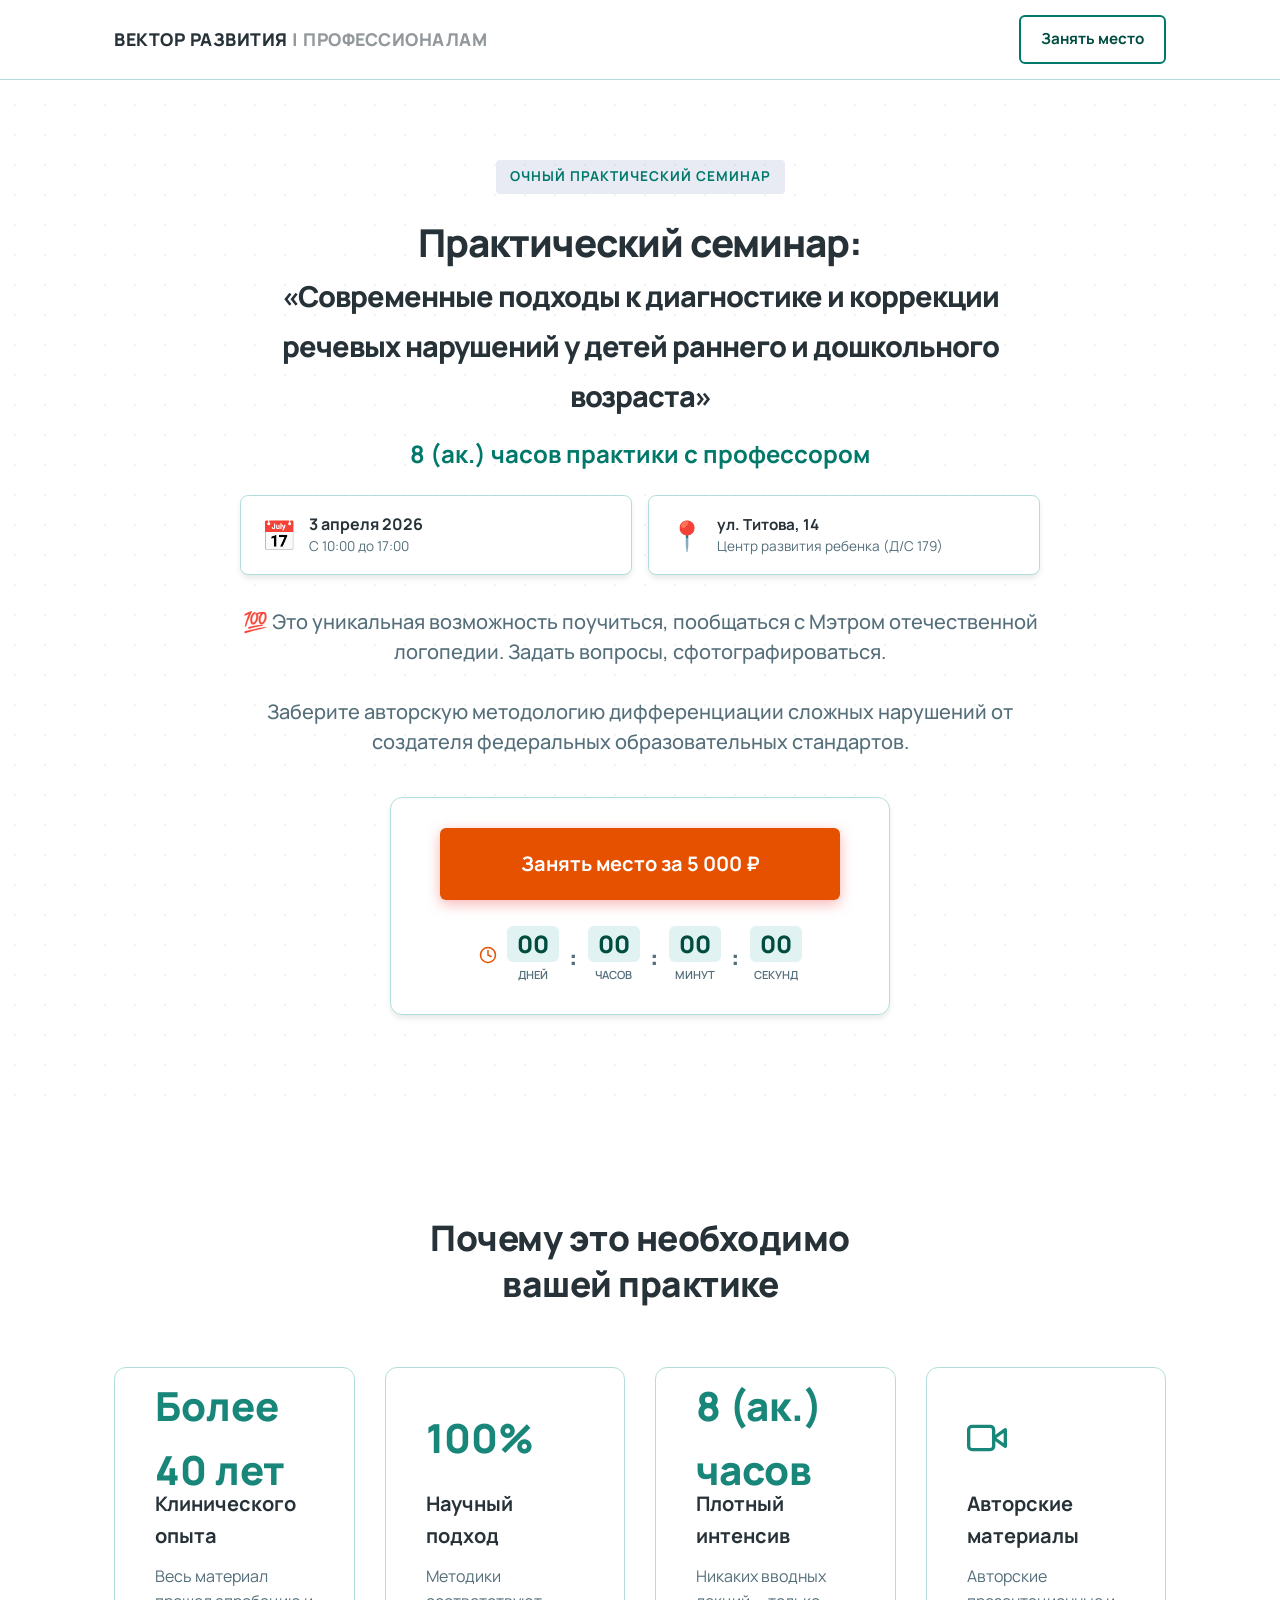
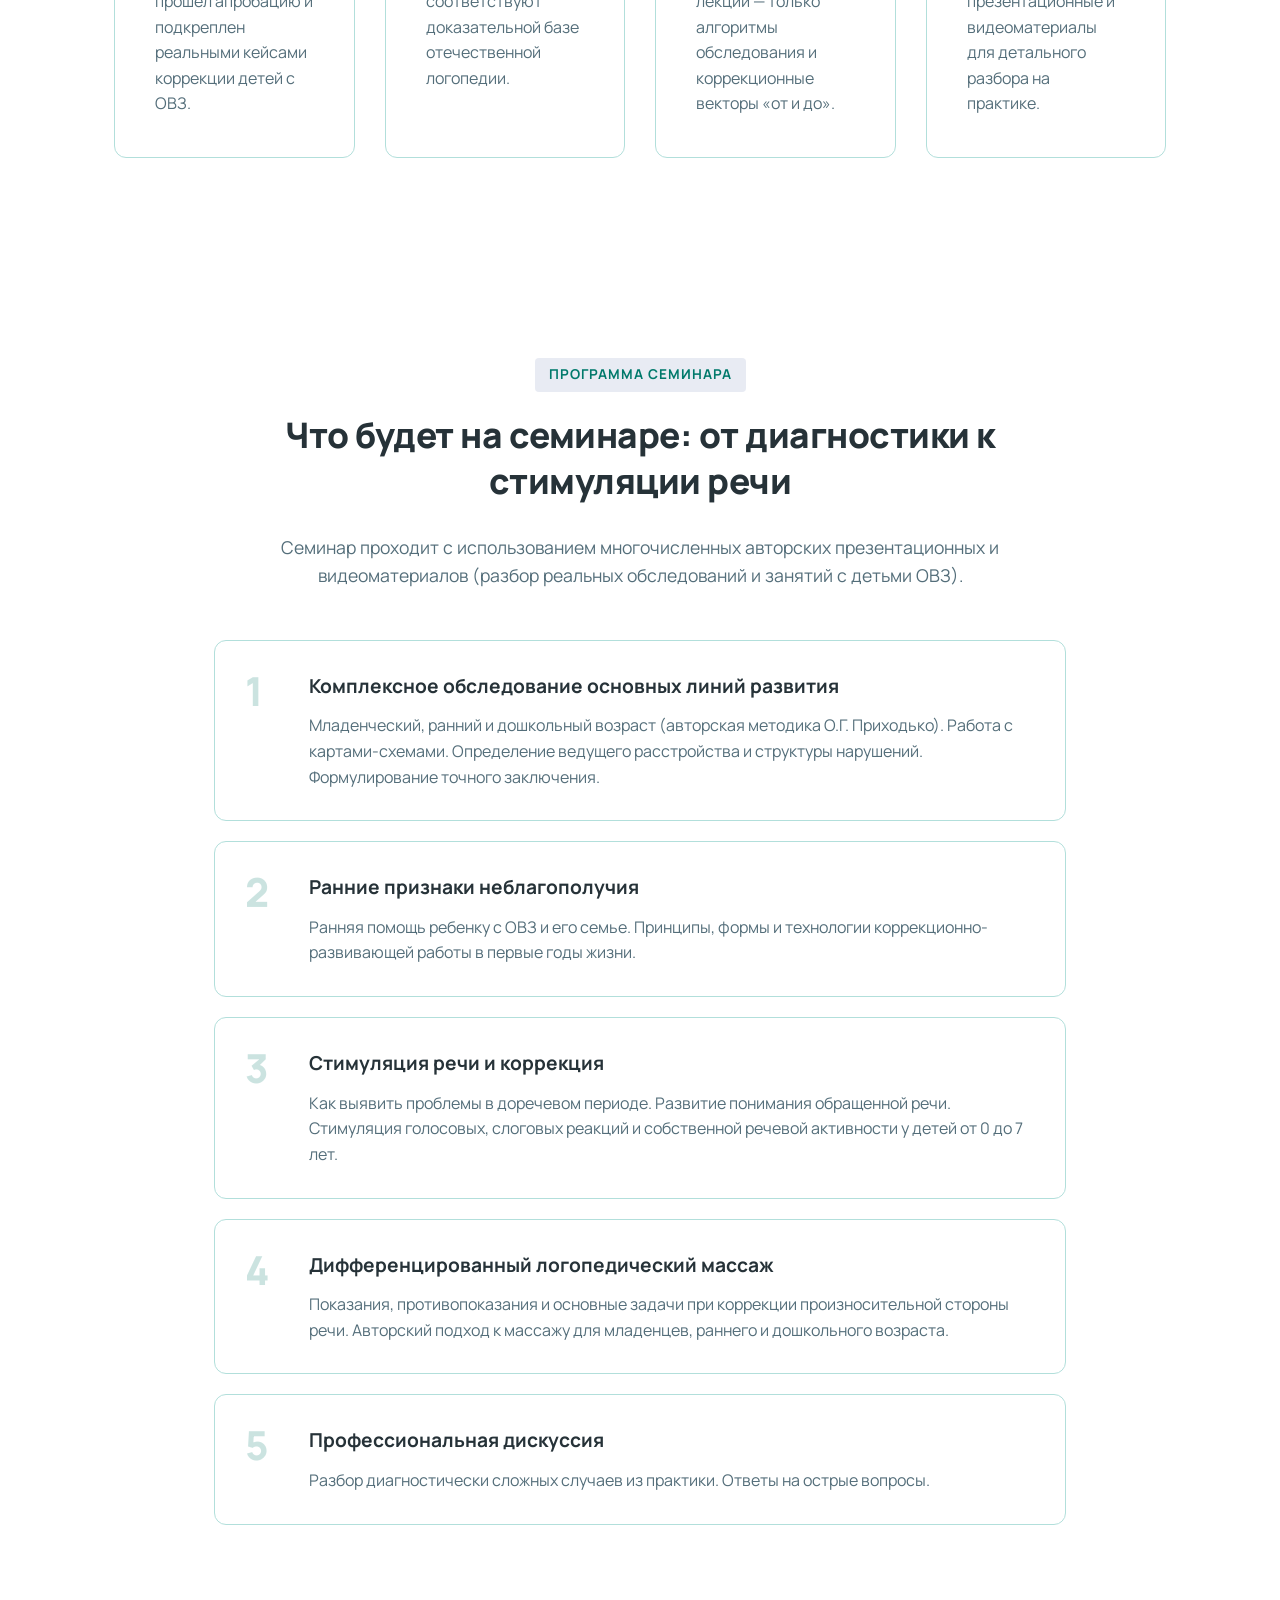
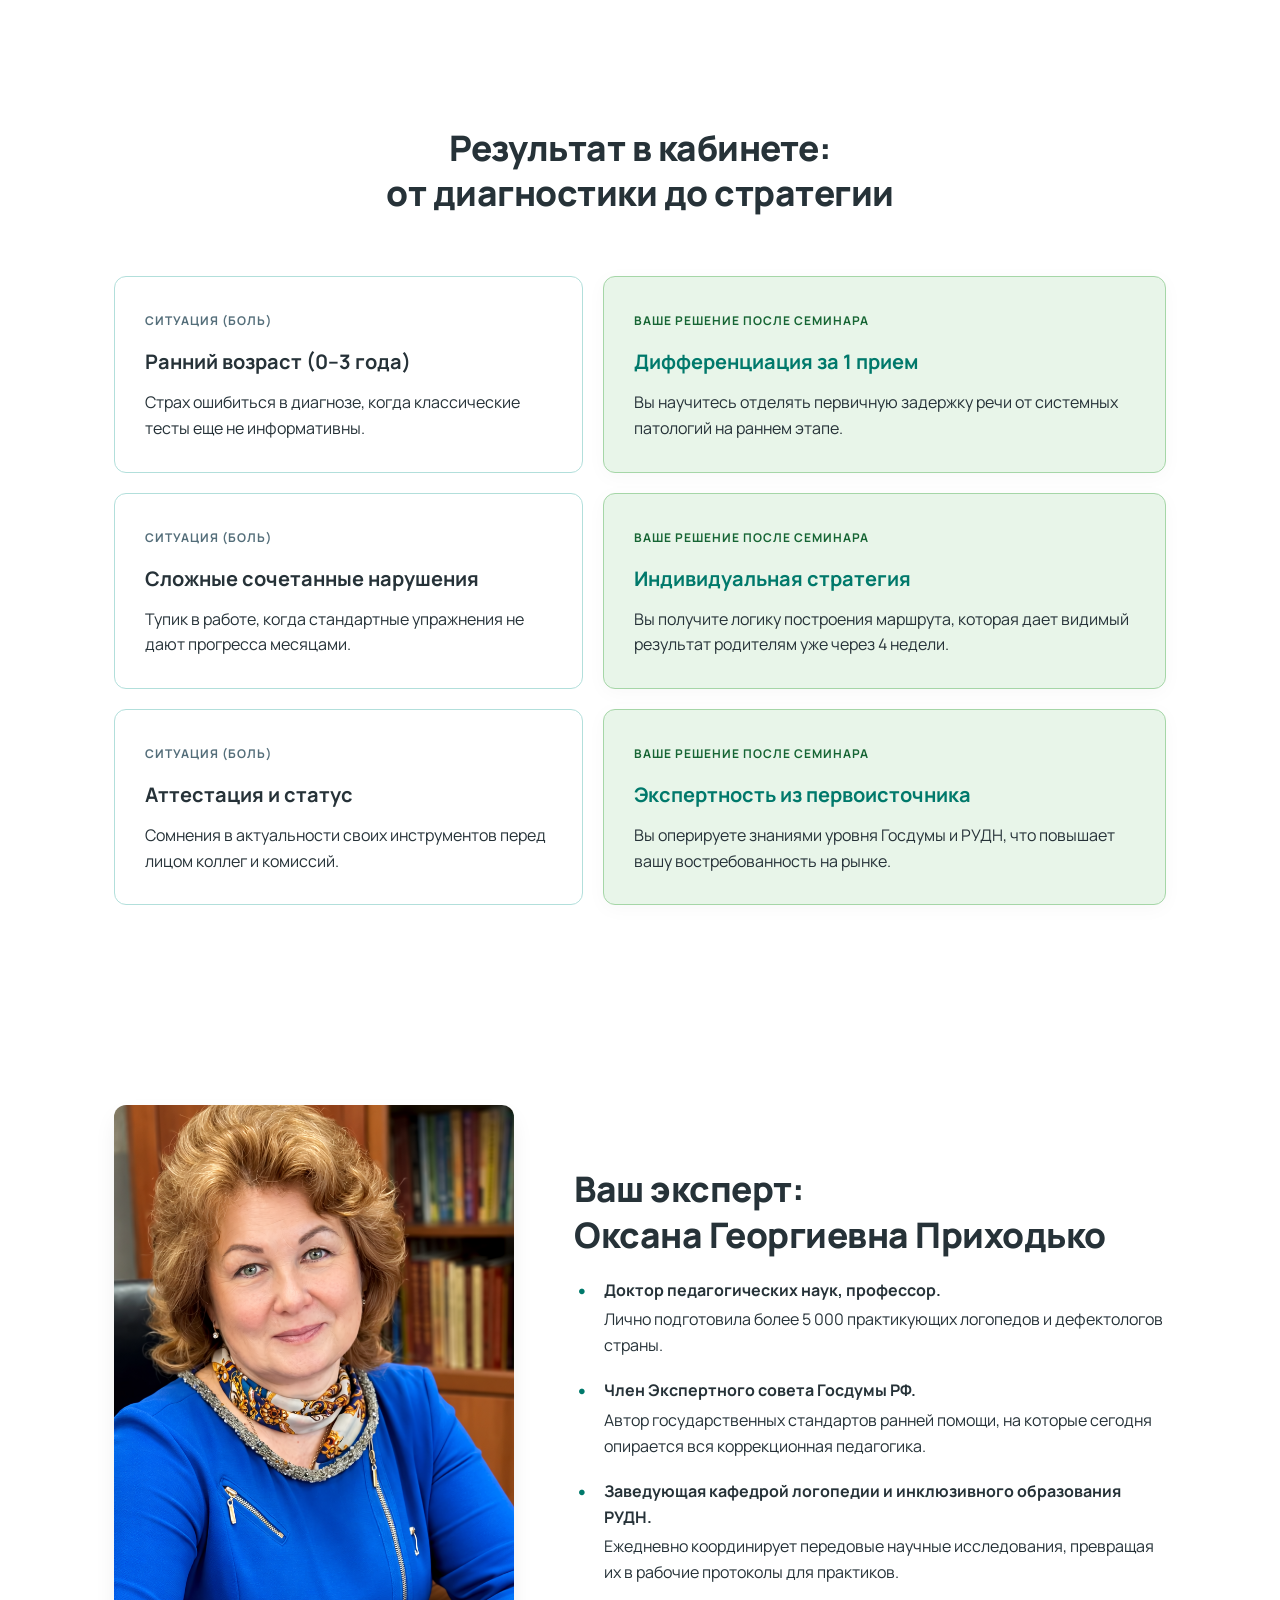
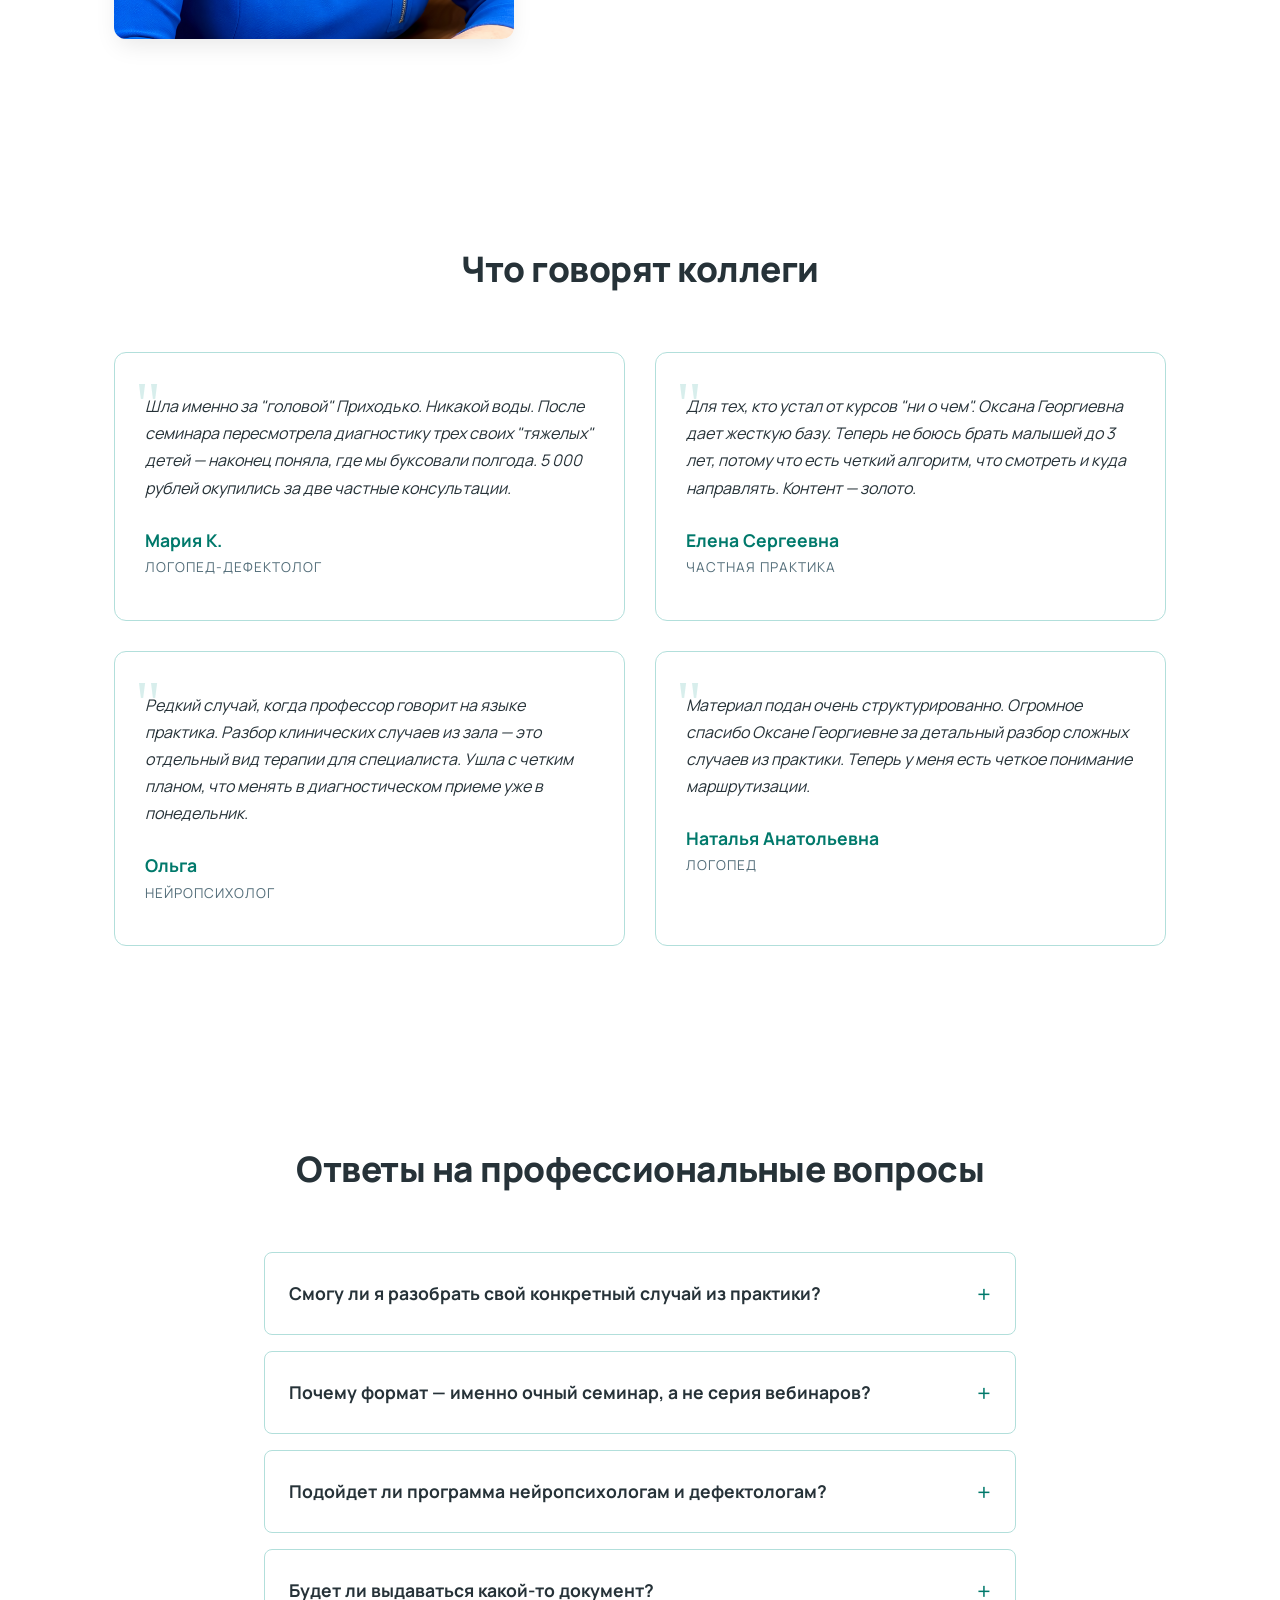
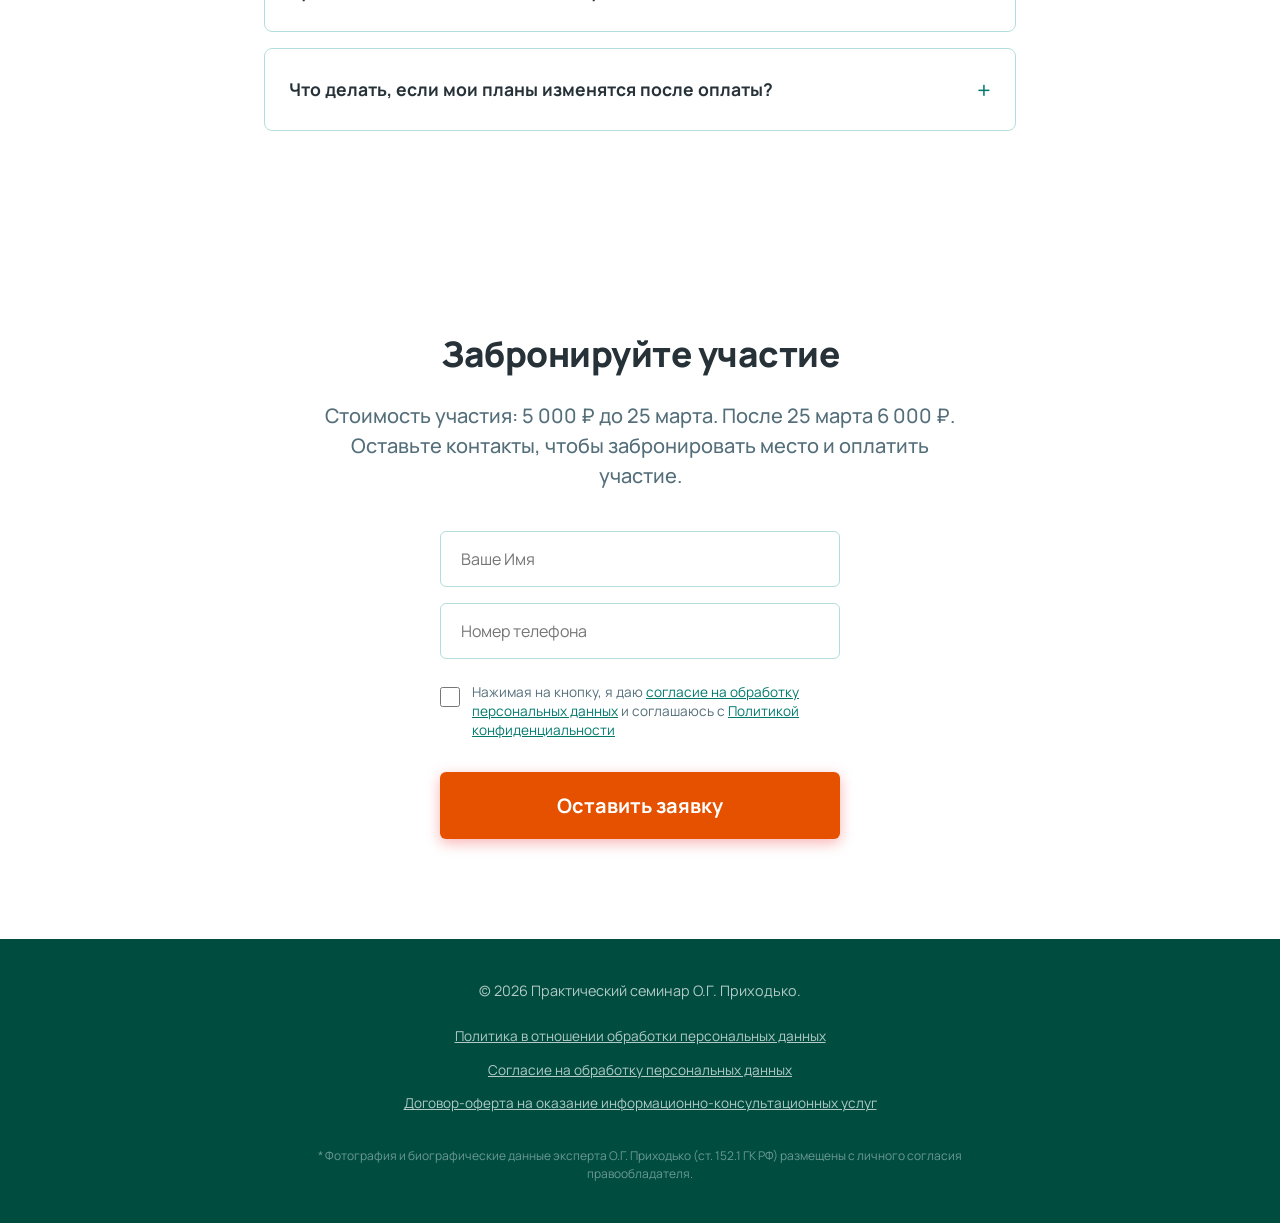
==== commit 4f8bf21a: "Add files via upload" ====
--- a/index.html
+++ b/index.html
@@ -4,611 +4,453 @@
 <head>
     <meta charset="UTF-8">
     <meta name="viewport" content="width=device-width, initial-scale=1.0">
-    <title>Вектор развития | Медико-психологический комплекс</title>
-    <meta name="description"
-        content="Комплексная помощь для всей семьи: от запуска речи у малышей до лечения неврозов у взрослых. Доказательная медицина, точная нейропсихология, бережная психология.">
+    <title>Практический семинар О.Г. Приходько: «Современные подходы к диагностике и коррекции речевых нарушений у детей раннего и дошкольного возраста»</title>
+    <meta name="description" content="Очный интенсив Оксаны Георгиевны Приходько. Точная диагностика детей 0-7 лет. 8 (ак.) часов практики для логопедов, дефектологов и нейропсихологов.">
+    <!-- Open Graph for Telegram/WhatsApp previews -->
+    <meta property="og:title" content="Практический семинар О.Г. Приходько: «Современные подходы к диагностике и коррекции речевых нарушений у детей раннего и дошкольного возраста»">
+    <meta property="og:description" content="8 (ак.) часов практики для логопедов, дефектологов и нейропсихологов. 3 апреля 2026 г., Ярославль.">
+    <meta property="og:type" content="website">
     <link rel="preconnect" href="https://fonts.googleapis.com">
     <link rel="preconnect" href="https://fonts.gstatic.com" crossorigin>
-    <link
-        href="https://fonts.googleapis.com/css2?family=Inter:wght@300;400;500;600;700&family=Playfair+Display:wght@600;700&display=swap"
+    <link href="https://fonts.googleapis.com/css2?family=Manrope:wght@400;500;600;700;800&display=swap"
         rel="stylesheet">
     <link rel="stylesheet" href="style.css">
+    
+    <!-- T-Bank Payment Widget Script -->
+    <script src="https://securepay.tinkoff.ru/html/payForm/js/tinkoff_v2.js"></script>
 </head>
 
 <body>
-    <!-- Block 1: Header & Hero -->
-    <header class="header" id="header">
+
+    <!-- Header (Simple) -->
+    <header class="header">
         <div class="container header-inner">
-            <div class="logo">
-                <span class="logo-title">Вектор развития</span>
-                <span class="logo-desc">Медико-психологический комплекс</span>
-            </div>
-
-            <nav class="nav">
-                <ul class="nav-list">
-                    <li class="nav-item has-dropdown">
-                        <a href="#about">О центре</a>
-                        <ul class="dropdown">
-                            <li><a href="#licenses">Лицензии</a></li>
-                            <li><a href="#reviews">Отзывы</a></li>
-                            <li><a href="#gallery">Фотогалерея</a></li>
-                            <li><a href="#contacts">Контакты</a></li>
-                        </ul>
-                    </li>
-                    <li class="nav-item has-dropdown">
-                        <a href="#services">Услуги</a>
-                        <ul class="dropdown">
-                            <li><a href="#psy">Психология</a></li>
-                            <li><a href="#neuro">Нейропсихология</a></li>
-                            <li><a href="#docs">Врачи</a></li>
-                            <li><a href="#consil">Консилиумы</a></li>
-                        </ul>
-                    </li>
-                    <li class="nav-item"><a href="#specialists">Наши специалисты</a></li>
-                    <li class="nav-item"><a href="#price">Прайс-лист</a></li>
-                    <li class="nav-item"><a href="#edu">Обучение (ДПО)</a></li>
-                </ul>
-            </nav>
-
-            <div class="header-contacts">
-                <div class="contact-info">
-                    <span class="address">📍 г. Ярославль, ул. Свободы, 73/30</span>
-                    <a href="tel:+74852595688" class="phone">📞 +7 485 259-56-88</a>
-                </div>
-                <div class="socials">
-                    <a href="#" class="social-icon" title="Написать в Telegram">
-                        <svg width="24" height="24" viewBox="0 0 24 24" fill="none" xmlns="http://www.w3.org/2000/svg">
-                            <path
-                                d="M12 2C6.48 2 2 6.48 2 12C2 17.52 6.48 22 12 22C17.52 22 22 17.52 22 12C22 6.48 17.52 2 12 2ZM16.64 8.8C16.49 10.96 15.82 14.89 15.48 16.69C15.34 17.45 15.06 17.71 14.79 17.73C14.21 17.78 13.77 17.34 13.21 16.98C12.33 16.41 11.84 16.06 10.98 15.49C10.01 14.85 10.64 14.5 11.21 13.91C11.36 13.76 13.92 11.43 13.97 11.21C13.98 11.18 13.98 11.08 13.92 11.03C13.86 10.98 13.78 11.01 13.72 11.02C13.63 11.04 12.18 12 9.53 13.79C9.14 14.06 8.79 14.19 8.48 14.18C8.13 14.17 7.46 13.98 6.96 13.82C6.31 13.62 5.8 13.51 5.84 13.15C5.86 12.96 6.12 12.77 6.6 12.57C9.6 11.26 11.6 10.4 12.6 9.98C15.46 8.79 16.05 8.58 16.43 8.58C16.51 8.58 16.69 8.6 16.78 8.68C16.86 8.75 16.88 8.85 16.88 8.93C16.88 9.04 16.86 9.17 16.84 9.27L16.64 8.8Z"
-                                fill="currentColor" />
-                        </svg>
-                    </a>
-                    <a href="#" class="social-icon tooltip" title="Написать в MAX">
-                        <svg width="24" height="24" viewBox="0 0 24 24" fill="none" xmlns="http://www.w3.org/2000/svg">
-                            <path
-                                d="M12 2C6.47715 2 2 6.47715 2 12C2 17.5228 6.47715 22 12 22C17.5228 22 22 17.5228 22 12C22 6.47715 17.5228 2 12 2ZM13.8463 15.7629L10.3341 12L13.8463 8.23707C14.1687 7.89182 14.7107 7.87271 15.0559 8.19515C15.4012 8.51758 15.4203 9.05951 15.0979 9.40475L12.1645 12L15.0979 14.5952C15.4203 14.9405 15.4012 15.4824 15.0559 15.8049C14.7107 16.1273 14.1687 16.1082 13.8463 15.7629ZM8.94411 15.8049C8.59886 15.4824 8.57976 14.9405 8.90219 14.5952L11.8356 12L8.90219 9.40475C8.57976 9.05951 8.59886 8.51758 8.94411 8.19515C9.28935 7.87271 9.83129 7.89182 10.1537 8.23707L13.6659 12L10.1537 15.7629C9.83129 16.1082 9.28935 16.1273 8.94411 15.8049Z"
-                                fill="currentColor" />
-                        </svg>
-                    </a>
-                </div>
-            </div>
+            <div class="logo">ВЕКТОР РАЗВИТИЯ <span style="opacity: 0.5;">| ПРОФЕССИОНАЛАМ</span></div>
+            <a href="#register" class="btn btn-outline-header">Занять место</a>
         </div>
     </header>
 
+    <!-- Block 1: Hero Section -->
     <section class="hero" id="hero">
         <div class="hero-bg"></div>
-        <div class="container hero-content">
-            <div class="hero-text">
-                <h1 class="hero-title">
-                    Доказательная медицина,<br>
-                    <span class="highlight">точная нейропсихология,</span><br>
-                    бережная психология.
+        <div class="container">
+            <div class="hero-content">
+                <div class="badge">Очный практический семинар</div>
+                <h1 class="hero-title"
+                    style="font-size: clamp(1.8rem, 4.5vw, 2.4rem); line-height: 1.3; margin-bottom: 20px;">
+                    Практический семинар:<br>
+                    <span style="font-size: clamp(1.2rem, 3.5vw, 1.8rem);">«Современные подходы к диагностике и
+                        коррекции речевых нарушений у детей раннего и дошкольного возраста»</span>
                 </h1>
+
+                <h2
+                    style="font-size: 1.25rem; font-weight: 700; color: var(--color-primary-dark); margin-bottom: 24px; line-height: 1.4;">
+                    <span class="highlight" style="font-size: 1.5rem;">8 (ак.) часов практики с профессором</span>
+                </h2>
+
+                <div class="event-details"
+                    style="display: flex; justify-content: center; gap: 16px; flex-wrap: wrap; margin-bottom: 32px;">
+                    <div
+                        style="background: #fff; padding: 16px 20px; border-radius: 8px; box-shadow: var(--shadow-sm); border: 1px solid var(--color-border); display: flex; align-items: center; gap: 12px; text-align: left; flex: 1; min-width: 200px;">
+                        <span style="font-size: 1.8rem;">📅</span>
+                        <span style="line-height: 1.3;">
+                            <strong style="color: var(--color-text-dark); font-size: 1rem;">3 апреля 2026</strong><br>
+                            <span style="font-size: 0.85rem; color: var(--color-text-muted);">С 10:00 до 17:00</span>
+                        </span>
+                    </div>
+                    <div
+                        style="background: #fff; padding: 16px 20px; border-radius: 8px; box-shadow: var(--shadow-sm); border: 1px solid var(--color-border); display: flex; align-items: center; gap: 12px; text-align: left; flex: 1; min-width: 250px;">
+                        <span style="font-size: 1.8rem;">📍</span>
+                        <span style="line-height: 1.3;">
+                            <strong style="color: var(--color-text-dark); font-size: 0.95rem;">ул. Титова,
+                                14</strong><br>
+                            <span style="font-size: 0.85rem; color: var(--color-text-muted);">Центр развития ребенка
+                                (Д/С 179)</span>
+                        </span>
+                    </div>
+                </div>
+
                 <p class="hero-subtitle">
-                    Комплексная помощь для всей семьи: от запуска речи у малышей до лечения неврозов у взрослых. Забота
-                    и конфиденциальность.
+                    💯 Это уникальная возможность поучиться, пообщаться с Мэтром отечественной логопедии. Задать
+                    вопросы, сфотографироваться.<br><br>
+                    Заберите авторскую методологию дифференциации сложных нарушений от создателя федеральных
+                    образовательных стандартов.
                 </p>
-                <div class="hero-actions">
-                    <button class="btn btn-primary btn-large">Подобрать специалиста</button>
-                    <p class="btn-caption">Бережно сориентируем по всем направлениям</p>
-                </div>
-            </div>
-        </div>
-    </section>
-
-    <section class="services section" id="services">
-        <div class="container">
-            <div class="section-header">
-                <h2 class="section-title">Решаем вашу задачу,<br>а не просто ставим диагноз.</h2>
-            </div>
-
-            <div class="services-carousel">
-                <div class="services-grid services-track" id="services-track">
-
-                    <!-- Card 1 -->
-                    <div class="service-card">
-                        <div class="card-icon">
-                            <svg width="40" height="40" viewBox="0 0 24 24" fill="none" stroke="currentColor"
-                                stroke-width="1.5" stroke-linecap="round" stroke-linejoin="round">
-                                <path d="M12 2v20M17 5H9.5a3.5 3.5 0 0 0 0 7h5a3.5 3.5 0 0 1 0 7H6" />
-                            </svg>
-                        </div>
-                        <div class="card-tag">ПСИХОТЕРАПИЯ И КОНСУЛЬТИРОВАНИЕ</div>
-                        <h3 class="card-title">Выйти из эмоционального тупика, остановить тревогу и пережить кризис.
-                        </h3>
-                        <p class="card-desc">Вы обращаетесь к нам, чтобы остановить панические атаки, наладить здоровый
-                            сон, вылезти из выгорания, пережить семейный кризис или вернуть гармонию в интимную жизнь.
-                            Мы даем понятные, научно доказанные инструменты.</p>
-                        <a href="#" class="btn btn-outline btn-full">Подробнее о методах</a>
-                    </div>
-
-                    <!-- Card 2 -->
-                    <div class="service-card">
-                        <div class="card-icon">
-                            <svg width="40" height="40" viewBox="0 0 24 24" fill="none" stroke="currentColor"
-                                stroke-width="1.5" stroke-linecap="round" stroke-linejoin="round">
-                                <circle cx="12" cy="12" r="10" />
-                                <path d="M12 16v-4" />
-                                <path d="M12 8h.01" />
-                                <path d="M8 12h.01" />
-                                <path d="M16 12h.01" />
-                            </svg>
-                        </div>
-                        <div class="card-tag">НЕЙРОПСИХОЛОГИЯ И ЛОГОПЕДИЯ</div>
-                        <h3 class="card-title">Помочь ребенку заговорить, стать усидчивым и учиться без слез.</h3>
-                        <p class="card-desc">Каждое занятие — это точная нейрофизиологическая тренировка мозга, которая
-                            строит новые нейронные связи. Обучаем родителей закреплять результат дома, чтобы вы не
-                            платили за годы занятий.</p>
-                        <a href="#" class="btn btn-outline btn-full">Записаться на диагностику</a>
-                    </div>
-
-                    <!-- Card 3 -->
-                    <div class="service-card">
-                        <div class="card-icon">
-                            <svg width="40" height="40" viewBox="0 0 24 24" fill="none" stroke="currentColor"
-                                stroke-width="1.5" stroke-linecap="round" stroke-linejoin="round">
-                                <path d="M22 12h-4l-3 9L9 3l-3 9H2" />
-                            </svg>
-                        </div>
-                        <div class="card-tag">ПСИХОСОМАТИКА</div>
-                        <h3 class="card-title">Найти истинную причину частых болезней, когда говорят "это от нервов".
-                        </h3>
-                        <p class="card-desc">Сначала мы на 100% исключаем скрытую органику методами доказательной
-                            медицины, а затем научно и бережно работаем с реакцией психики на стресс.</p>
-                        <a href="#" class="btn btn-outline btn-full">Разобраться в симптомах</a>
-                    </div>
-
-                    <!-- Card 4 (Wide) -->
-                    <div class="service-card wide-card">
-                        <div class="card-icon">
-                            <svg width="40" height="40" viewBox="0 0 24 24" fill="none" stroke="currentColor"
-                                stroke-width="1.5" stroke-linecap="round" stroke-linejoin="round">
-                                <path d="M11 21.73a10.01 10.01 0 0 0 2-.01" />
-                                <path d="m15.5 18 1.5.5-1.5 2" />
-                                <path d="M15.5 18v2.5" />
-                                <path d="M15.5 15.5c-2.45-1.89-6.55-1.89-9 0" />
-                                <path d="M17.5 14.5c-3.56-2.75-9.44-2.75-13 0" />
-                                <path d="M18.88 12C12.44 7.03 9.4 6 5.12 12" />
-                                <path d="M12 2A10 10 0 0 0 2 12" />
-                                <path d="M22 12a10 10 0 0 0-4-8.8" />
-                            </svg>
-                        </div>
-                        <div class="card-tag">ДОКАЗАТЕЛЬНАЯ МЕДИЦИНА</div>
-                        <h3 class="card-title">Узнать точный диагноз без гипердиагностики, запугивания и лишних
-                            таблеток.</h3>
-                        <p class="card-desc">Вы обращаетесь к нам за честным ответом о здоровье. Наши приемы длятся
-                            30–60 минут: врач досконально изучит историю, не назначит ЭЭГ или МРТ «на всякий случай» и
-                            пропишет препараты только при реальной необходимости.</p>
-                        <a href="#" class="btn btn-outline">Выбрать врача</a>
-                    </div>
-
-                    <!-- Card 5 (Wide) -->
-                    <div class="service-card wide-card">
-                        <div class="card-icon">
-                            <svg width="40" height="40" viewBox="0 0 24 24" fill="none" stroke="currentColor"
-                                stroke-width="1.5" stroke-linecap="round" stroke-linejoin="round">
-                                <path d="M4 19.5v-15A2.5 2.5 0 0 1 6.5 2H20v20H6.5a2.5 2.5 0 0 1 0-5H20" />
-                            </svg>
-                        </div>
-                        <div class="card-tag">ОБУЧЕНИЕ СПЕЦИАЛИСТОВ И СУПЕРВИЗИИ</div>
-                        <h3 class="card-title">Получить реально работающие инструменты и перенять опыт у
-                            экспертов-практиков.</h3>
-                        <p class="card-desc">Мы делимся выжимкой опыта кандидатов и докторов медицинских наук,
-                            профессоров и ведущих диагностов центра. Только доказательная база и разбор реальных
-                            практических ситуаций без «воды».</p>
-                        <a href="#" class="btn btn-outline">Программы обучения</a>
-                    </div>
-
-                </div>
-
-                <div class="carousel-dots" id="services-dots">
-                    <!-- Dots injected by JS -->
-                </div>
-            </div>
-        </div>
-    </section>
-
-    <!-- Block 3: State Navigator -->
-    <section class="navigator section" id="navigator" style="background-color: #F4F7F5;">
-        <div class="container">
-            <div class="section-header">
-                <h2 class="section-title">Запутались в специалистах?<br>Это нормально.</h2>
-                <p class="section-subtitle">Выберите то, что вас сейчас беспокоит, и мы бесплатно подскажем, с какого
-                    врача лучше начать, чтобы не терять время и деньги.</p>
-            </div>
-
-            <div class="navigator-box">
-                <div class="tabs-header">
-                    <button class="tab-btn active" data-tab="child">У РЕБЕНКА</button>
-                    <button class="tab-btn" data-tab="adult">У МЕНЯ</button>
-                </div>
-
-                <div class="tab-content active" id="tab-child">
-                    <div class="symptom-tags">
-                        <button class="tag">Всё понимает, но мычит / не говорит</button>
-                        <button class="tag">Частые истерики и агрессия</button>
-                        <button class="tag">Не может усидеть на месте (СДВГ?)</button>
-                        <button class="tag">Пишет с ошибками / не понимает прочитанное</button>
-                        <button class="tag">Часто болит живот/голова перед школой</button>
-                        <button class="tag">Заикание / запинки в речи</button>
-                        <button class="tag">Тревожность, грызет ногти, тики</button>
-                        <button class="tag">Замкнулся, ни с кем не дружит</button>
-                        <button class="tag">Другое / Затрудняюсь ответить</button>
-                    </div>
-                </div>
-
-                <div class="tab-content" id="tab-adult">
-                    <div class="symptom-tags">
-                        <button class="tag">Накрывает сильная тревога / паника</button>
-                        <button class="tag">Ком в горле / не могу вздохнуть полной грудью</button>
-                        <button class="tag">Нет сил встать с кровати, апатия</button>
-                        <button class="tag">Тело болит, а анализы в норме</button>
-                        <button class="tag">Проблемы со сном / бессонница</button>
-                        <button class="tag">Срываюсь на близких, раздражительность</button>
-                        <button class="tag">Частые ссоры с партнером / кризис в отношениях</button>
-                        <button class="tag">Пропало желание / проблемы в постели</button>
-                        <button class="tag">Другое / Затрудняюсь ответить</button>
-                    </div>
-                </div>
-
-                <div class="navigator-action">
-                    <button class="btn btn-primary btn-large disabled-btn" id="route-btn">Подобрать точный
-                        маршрут</button>
-                    <p class="action-caption">Наш деликатный координатор свяжется с вами в мессенджере, бережно задаст
-                        пару уточняющих вопросов и направит к нужному эксперту.</p>
-                </div>
-            </div>
-        </div>
-    </section>
-
-    <!-- Block 4: Value & Service -->
-    <section class="values section" id="values">
-        <div class="container">
-            <div class="section-header">
-                <h2 class="section-title">Почему нам доверяют<br>самое ценное?</h2>
-                <p class="section-subtitle">Мы создали систему полного цикла, где каждый вложенный вами рубль работает
-                    на конкретный результат, а не на бесконечные поиски решения.</p>
-            </div>
-
+                <div class="hero-cta-box">
+                    <a href="#register" class="btn btn-primary btn-xl" id="hero-price">Занять место за 5 000 ₽</a>
+                    <div class="urgency-tag">
+                        <svg width="18" height="18" viewBox="0 0 24 24" fill="none" class="icon">
+                            <path d="M12 22c5.523 0 10-4.477 10-10S17.523 2 12 2 2 6.477 2 12s4.477 10 10 10z"
+                                stroke="currentColor" stroke-width="2" />
+                            <path d="M12 6v6l4 2" stroke="currentColor" stroke-width="2" stroke-linecap="round" />
+                        </svg>
+                        <div class="timer-block">
+                            <span id="days">00</span>
+                            <small>Дней</small>
+                        </div>
+                        <div class="timer-separator">:</div>
+                        <div class="timer-block">
+                            <span id="hours">00</span>
+                            <small>Часов</small>
+                        </div>
+                        <div class="timer-separator">:</div>
+                        <div class="timer-block">
+                            <span id="minutes">00</span>
+                            <small>Минут</small>
+                        </div>
+                        <div class="timer-separator">:</div>
+                        <div class="timer-block">
+                            <span id="seconds">00</span>
+                            <small>Секунд</small>
+                        </div>
+                    </div>
+                </div>
+            </div>
+        </div>
+    </section>
+
+    <!-- Block 2: Value Proposition -->
+    <section class="section bg-white" id="values">
+        <div class="container">
+            <h2 class="section-title text-center">Почему это необходимо<br>вашей практике</h2>
             <div class="values-grid">
-                <!-- Card 1 -->
                 <div class="value-card">
-                    <h3 class="value-title">Доказательная психотерапия, а не «просто разговоры»</h3>
-                    <p class="value-desc">Мы не учим «мыслить позитивно» и не даем банальных советов. Наши психологи
-                        работают в научно доказанных подходах (КПТ, EMDR и др.). Мы нацелены на решение проблемы, имеем
-                        понятную структуру сессий и метрики результатов.</p>
-                </div>
-                <!-- Card 2 -->
-                <div class="value-card dark-card">
-                    <h3 class="value-title">Пространство абсолютного принятия</h3>
-                    <p class="value-desc">У нас не страшно плакать, злиться, молчать или путаться в словах. Мы
-                        легализуем любые ваши эмоции. Это 100% безопасная и строгая зона конфиденциальности, где вас
-                        по-настоящему услышат, поймут и бережно поддержат.</p>
-                </div>
-                <!-- Card 3 -->
+                    <div class="value-icon">Более 40 лет</div>
+                    <h3 class="value-title">Клинического опыта</h3>
+                    <p class="value-desc">Весь материал прошел апробацию и подкреплен реальными кейсами коррекции детей
+                        с ОВЗ.</p>
+                </div>
                 <div class="value-card">
-                    <h3 class="value-title">Комплексная диагностика и тесты: план действий, а не догадки</h3>
-                    <p class="value-desc">Прежде чем тратить время на развивающие занятия, мы находим точную причину. Вы
-                        получаете на руки объективную картину дефицитов, что экономит вам сотни тысяч рублей на
-                        неправильно подобранных методиках.</p>
-                </div>
-                <!-- Card 4 -->
+                    <div class="value-icon">100%</div>
+                    <h3 class="value-title">Научный подход</h3>
+                    <p class="value-desc">Методики соответствуют доказательной базе отечественной логопедии.</p>
+                </div>
                 <div class="value-card">
-                    <h3 class="value-title">Прозрачный маршрут: всё необходимое в одном месте</h3>
-                    <p class="value-desc">Вам больше не нужно метаться по городу в поисках нужных специалистов. Мы
-                        выстроили систему полного цикла: от точного диагноза до регулярных занятий в знакомых,
-                        комфортных стенах нашего комплекса.</p>
-                </div>
-                <!-- Card 5 -->
-                <div class="value-card dark-card">
-                    <h3 class="value-title">Медицина как надежный фундамент</h3>
-                    <p class="value-desc">За спиной психологов стоит сильное медицинское отделение. Обращаясь к нам, вы
-                        платите за уверенность, что ни одна скрытая патология не будет упущена, а проблема будет решена
-                        на уровне причины.</p>
-                </div>
-            </div>
-        </div>
-    </section>
-
-    <!-- Block 5: Architecture -->
-    <section class="architecture section" id="architecture"
-        style="background-color: var(--color-primary); color: white;">
-        <div class="container">
-            <div class="section-header" style="color: white;">
-                <h2 class="section-title" style="color: white;">Единая система:<br>медицина и психология.</h2>
-                <p class="section-subtitle" style="color: rgba(255,255,255,0.8);">Комплекс «Вектор развития» структурно
-                    разделен на два профильных отделения. Это позволяет нам строго соблюдать медицинские стандарты на
-                    этапе диагностики и обеспечивать гибкость в длительной коррекции.</p>
-            </div>
-
-            <div class="arch-cards">
-                <div class="arch-card">
-                    <div class="arch-step">01</div>
-                    <h3 class="arch-title">Медицинский центр</h3>
-                    <p class="arch-desc">Лицензированная база. Поиск органических причин нарушений, постановка
-                        официального диагноза, назначение медикаментов. Фундамент, дающий точную оценку организма.</p>
-                </div>
-                <div class="arch-card">
-                    <div class="arch-step">02</div>
-                    <h3 class="arch-title">Центр развития и психологии</h3>
-                    <p class="arch-desc">Пространство для регулярной работы без медицинской бюрократии. Создаем и
-                        восстанавливаем навыки, корректируем поведение в комфортном для пациента графике.</p>
-                </div>
-                <div class="arch-card highlight-card">
-                    <div class="arch-step">03</div>
-                    <h3 class="arch-title">Принцип «Единого окна»</h3>
-                    <p class="arch-desc">Маршрут от первой медицинской консультации до завершения курса соответствующей
-                        коррекции проходит бесшовно, без необходимости дополнительных обращений.</p>
+                    <div class="value-icon">8 (ак.) часов</div>
+                    <h3 class="value-title">Плотный интенсив</h3>
+                    <p class="value-desc">Никаких вводных лекций — только алгоритмы обследования и коррекционные векторы
+                        «от и до».</p>
+                </div>
+                <div class="value-card">
+                    <div class="value-icon">
+                        <svg width="40" height="40" viewBox="0 0 24 24" fill="none" stroke="currentColor"
+                            stroke-width="2" stroke-linecap="round" stroke-linejoin="round">
+                            <polygon points="23 7 16 12 23 17 23 7"></polygon>
+                            <rect x="1" y="5" width="15" height="14" rx="2" ry="2"></rect>
+                        </svg>
+                    </div>
+                    <h3 class="value-title">Авторские материалы</h3>
+                    <p class="value-desc">Авторские презентационные и видеоматериалы для детального разбора на практике.
+                    </p>
+                </div>
+            </div>
+        </div>
+    </section>
+
+    <!-- Block 2.5: Seminar Program -->
+    <section class="section" id="program" style="background-color: var(--color-surface);">
+        <div class="container" style="max-width: 900px;">
+            <div class="badge" style="display: block; width: max-content; margin: 0 auto 20px auto;">Программа семинара
+            </div>
+            <h2 class="section-title text-center" style="margin-bottom: 30px;">Что будет на семинаре: от диагностики к
+                стимуляции речи</h2>
+
+            <p style="text-align: center; color: var(--color-text-muted); font-size: 1.1rem; margin-bottom: 50px;">
+                Семинар проходит с использованием многочисленных авторских презентационных и видеоматериалов (разбор
+                реальных обследований и занятий с детьми ОВЗ).
+            </p>
+
+            <div class="program-list">
+                <div class="program-item">
+                    <div class="program-number">1</div>
+                    <div class="program-content">
+                        <h4 class="program-title">Комплексное обследование основных линий развития</h4>
+                        <p>Младенческий, ранний и дошкольный возраст (авторская методика О.Г. Приходько). Работа с
+                            картами-схемами. Определение ведущего расстройства и структуры нарушений. Формулирование
+                            точного заключения.</p>
+                    </div>
+                </div>
+
+                <div class="program-item">
+                    <div class="program-number">2</div>
+                    <div class="program-content">
+                        <h4 class="program-title">Ранние признаки неблагополучия</h4>
+                        <p>Ранняя помощь ребенку с ОВЗ и его семье. Принципы, формы и технологии
+                            коррекционно-развивающей работы в первые годы жизни.</p>
+                    </div>
+                </div>
+
+                <div class="program-item">
+                    <div class="program-number">3</div>
+                    <div class="program-content">
+                        <h4 class="program-title">Стимуляция речи и коррекция</h4>
+                        <p>Как выявить проблемы в доречевом периоде. Развитие понимания обращенной речи. Стимуляция
+                            голосовых, слоговых реакций и собственной речевой активности у детей от 0 до 7 лет.</p>
+                    </div>
+                </div>
+
+                <div class="program-item">
+                    <div class="program-number">4</div>
+                    <div class="program-content">
+                        <h4 class="program-title">Дифференцированный логопедический массаж</h4>
+                        <p>Показания, противопоказания и основные задачи при коррекции произносительной стороны речи.
+                            Авторский подход к массажу для младенцев, раннего и дошкольного возраста.</p>
+                    </div>
+                </div>
+
+                <div class="program-item">
+                    <div class="program-number">5</div>
+                    <div class="program-content">
+                        <h4 class="program-title">Профессиональная дискуссия</h4>
+                        <p>Разбор диагностически сложных случаев из практики. Ответы на острые вопросы.</p>
+                    </div>
+                </div>
+            </div>
+        </div>
+    </section>
+
+    <!-- Block 3: Results (Table/Cards) -->
+    <section class="section bg-white" id="results">
+        <div class="container">
+            <h2 class="section-title text-center">Результат в кабинете:<br>от диагностики до стратегии</h2>
+
+            <div class="results-grid">
+                <!-- Row 1 -->
+                <div class="result-card problem">
+                    <div class="result-label error">Ситуация (Боль)</div>
+                    <h4 class="result-heading">Ранний возраст (0–3 года)</h4>
+                    <p>Страх ошибиться в диагнозе, когда классические тесты еще не информативны.</p>
+                </div>
+                <div class="result-card solution">
+                    <div class="result-label success">Ваше решение после семинара</div>
+                    <h4 class="result-heading highlight">Дифференциация за 1 прием</h4>
+                    <p>Вы научитесь отделять первичную задержку речи от системных патологий на раннем этапе.</p>
+                </div>
+
+                <!-- Row 2 -->
+                <div class="result-card problem">
+                    <div class="result-label error">Ситуация (Боль)</div>
+                    <h4 class="result-heading">Сложные сочетанные нарушения</h4>
+                    <p>Тупик в работе, когда стандартные упражнения не дают прогресса месяцами.</p>
+                </div>
+                <div class="result-card solution">
+                    <div class="result-label success">Ваше решение после семинара</div>
+                    <h4 class="result-heading highlight">Индивидуальная стратегия</h4>
+                    <p>Вы получите логику построения маршрута, которая дает видимый результат родителям уже через 4
+                        недели.</p>
+                </div>
+
+                <!-- Row 3 -->
+                <div class="result-card problem">
+                    <div class="result-label error">Ситуация (Боль)</div>
+                    <h4 class="result-heading">Аттестация и статус</h4>
+                    <p>Сомнения в актуальности своих инструментов перед лицом коллег и комиссий.</p>
+                </div>
+                <div class="result-card solution">
+                    <div class="result-label success">Ваше решение после семинара</div>
+                    <h4 class="result-heading highlight">Экспертность из первоисточника</h4>
+                    <p>Вы оперируете знаниями уровня Госдумы и РУДН, что повышает вашу востребованность на рынке.</p>
+                </div>
+            </div>
+        </div>
+    </section>
+
+    <!-- Block 4: Expert Profile -->
+    <section class="section bg-white" id="expert">
+        <div class="container">
+            <div class="expert-container">
+                <div class="expert-image">
+                    <img src="Приходько.png" alt="Оксана Георгиевна Приходько"
+                        style="width: 100%; border-radius: 12px; object-fit: cover; aspect-ratio: 3/4; box-shadow: var(--shadow-md);">
+                </div>
+                <div class="expert-info">
+                    <h2 class="section-title" style="margin-bottom: 20px;">Ваш эксперт:<br>Оксана Георгиевна Приходько
+                    </h2>
+
+                    <ul class="expert-list">
+                        <li>
+                            <strong>Доктор педагогических наук, профессор.</strong> Лично подготовила более 5 000
+                            практикующих логопедов и дефектологов страны.
+                        </li>
+                        <li>
+                            <strong>Член Экспертного совета Госдумы РФ.</strong> Автор государственных стандартов ранней
+                            помощи, на которые сегодня опирается вся коррекционная педагогика.
+                        </li>
+                        <li>
+                            <strong>Заведующая кафедрой логопедии и инклюзивного образования РУДН.</strong> Ежедневно
+                            координирует передовые научные исследования, превращая их в рабочие протоколы для практиков.
+                        </li>
+                    </ul>
+                </div>
+            </div>
+        </div>
+    </section>
+
+    <!-- Block 5: Testimonials -->
+    <section class="section bg-surface" id="testimonials">
+        <div class="container">
+            <h2 class="section-title text-center">Что говорят коллеги</h2>
+
+            <div class="testimonials-grid">
+                <div class="testimonial-card">
+                    <div class="quote-icon">"</div>
+                    <p class="testimonial-text">Шла именно за "головой" Приходько. Никакой воды. После семинара
+                        пересмотрела диагностику трех своих "тяжелых" детей — наконец поняла, где мы буксовали полгода.
+                        5 000 рублей окупились за две частные консультации.</p>
+                    <div class="testimonial-author">
+                        <strong>Мария К.</strong>
+                        <span>логопед-дефектолог</span>
+                    </div>
+                </div>
+
+                <div class="testimonial-card">
+                    <div class="quote-icon">"</div>
+                    <p class="testimonial-text">Для тех, кто устал от курсов "ни о чем". Оксана Георгиевна дает жесткую
+                        базу. Теперь не боюсь брать малышей до 3 лет, потому что есть четкий алгоритм, что смотреть и
+                        куда направлять. Контент — золото.</p>
+                    <div class="testimonial-author">
+                        <strong>Елена Сергеевна</strong>
+                        <span>частная практика</span>
+                    </div>
+                </div>
+
+                <div class="testimonial-card">
+                    <div class="quote-icon">"</div>
+                    <p class="testimonial-text">Редкий случай, когда профессор говорит на языке практика. Разбор
+                        клинических случаев из зала — это отдельный вид терапии для специалиста. Ушла с четким планом,
+                        что менять в диагностическом приеме уже в понедельник.</p>
+                    <div class="testimonial-author">
+                        <strong>Ольга</strong>
+                        <span>нейропсихолог</span>
+                    </div>
+                </div>
+
+                <div class="testimonial-card">
+                    <div class="quote-icon">"</div>
+                    <p class="testimonial-text">Материал подан очень структурированно. Огромное спасибо Оксане
+                        Георгиевне за детальный разбор сложных случаев из практики. Теперь у меня есть четкое понимание
+                        маршрутизации.</p>
+                    <div class="testimonial-author">
+                        <strong>Наталья Анатольевна</strong>
+                        <span>логопед</span>
+                    </div>
                 </div>
             </div>
         </div>
     </section>
 
     <!-- Block 6: FAQ -->
-    <section class="faq section" id="faq">
+    <section class="section bg-white" id="faq">
         <div class="container" style="max-width: 800px;">
-            <div class="section-header text-center">
-                <h2 class="section-title">Честно отвечаем<br>на ваши вопросы.</h2>
-                <p class="section-subtitle">Понимаем ваши сомнения. Собрали ответы, которые помогут вам принять
-                    взвешенное решение.</p>
-            </div>
+            <h2 class="section-title text-center">Ответы на профессиональные вопросы</h2>
 
             <div class="faq-accordion">
-                <!-- Theme 1 -->
-                <h3 class="faq-theme">Безопасность и подход</h3>
                 <div class="accordion-item">
                     <button class="accordion-header">
-                        Вы ставите на учет? Мои данные куда-то передаются?
+                        Смогу ли я разобрать свой конкретный случай из практики?
                         <span class="icon">+</span>
                     </button>
                     <div class="accordion-content">
                         <div class="accordion-inner">
-                            <p>Нет. Обращение к нам полностью конфиденциально. Мы — частный комплекс, и мы принципиально
-                                не передаем ваши данные или диагнозы ребенка в школы, детские сады, на работу или в
-                                психоневрологические диспансеры (ПНД). Вся информация остается строго между вами и
-                                лечащим врачом.</p>
-                        </div>
-                    </div>
-                </div>
+                            <p>Да. Мы выделили время на интерактив, где вы можете представить анамнез своего «сложного»
+                                ребенка и получить прямую стратегию коррекции от профессора.</p>
+                        </div>
+                    </div>
+                </div>
+
                 <div class="accordion-item">
                     <button class="accordion-header">
-                        Боюсь, что меня отправят по кругу лишних анализов и обследований. Как этого избежать?
+                        Почему формат — именно очный семинар, а не серия вебинаров?
                         <span class="icon">+</span>
                     </button>
                     <div class="accordion-content">
                         <div class="accordion-inner">
-                            <p>Мы работаем строго в рамках доказательной медицины, поэтому наша цель — найти причину, а
-                                не увеличить чек. Наши врачи никогда не назначают ЭЭГ, МРТ или дорогие гормональные
-                                панели «на всякий случай». Вы оплачиваете только те исследования, которые действительно
-                                необходимы для постановки точного диагноза.</p>
-                        </div>
-                    </div>
-                </div>
-
-                <!-- Theme 2 -->
-                <h3 class="faq-theme">Методы работы</h3>
+                            <p>Очный формат позволяет видеть, как работает эксперт «в поле», и моментально получать
+                                обратную обратную связь.</p>
+                        </div>
+                    </div>
+                </div>
+
                 <div class="accordion-item">
                     <button class="accordion-header">
-                        Занятия с нейропсихологом или логопедом кажутся просто игрой. За что такие деньги?
+                        Подойдет ли программа нейропсихологам и дефектологам?
                         <span class="icon">+</span>
                     </button>
                     <div class="accordion-content">
                         <div class="accordion-inner">
-                            <p>Со стороны занятие действительно может напоминать игру, чтобы ребенок не испытывал
-                                стресса. Но на деле каждый бросок мяча или балансировка — это точная
-                                нейрофизиологическая тренировка, которая строит новые нейронные связи.</p>
-                        </div>
-                    </div>
-                </div>
+                            <p>Да. Нарушения развития у детей 0–7 лет всегда сочетанные. Профессор дает
+                                междисциплинарный подход, который поможет нейропсихологам понять речевые механизмы, а
+                                дефектологам — маркеры органики.</p>
+                        </div>
+                    </div>
+                </div>
+
                 <div class="accordion-item">
                     <button class="accordion-header">
-                        Психолог/психотерапевт будет просто молчать и кивать на приеме?
+                        Будет ли выдаваться какой-то документ?
                         <span class="icon">+</span>
                     </button>
                     <div class="accordion-content">
                         <div class="accordion-inner">
-                            <p>Нет. Наши психологи и психотерапевты используют научно доказанные методы (например, КПТ
-                                или EMDR), которые подразумевают активный диалог и конкретные упражнения. Вы получите
-                                четкие рабочие инструменты для изменения своего состояния.</p>
-                        </div>
-                    </div>
-                </div>
-
-                <!-- Theme 3 -->
-                <h3 class="faq-theme">Маршрутизация и симптомы</h3>
+                            <p>Будет выдаваться Сертификат участника практического семинара.</p>
+                        </div>
+                    </div>
+                </div>
+
                 <div class="accordion-item">
                     <button class="accordion-header">
-                        Я вообще не понимаю, к кому мне идти: к неврологу, психиатру, психологу или дефектологу?
+                        Что делать, если мои планы изменятся после оплаты?
                         <span class="icon">+</span>
                     </button>
                     <div class="accordion-content">
                         <div class="accordion-inner">
-                            <p>Это абсолютно нормально. Опишите ваши симптомы нашему координатору по телефону или в
-                                мессенджере — мы бесплатно разберем вашу ситуацию и подскажем точный вектор движения.
-                            </p>
-                        </div>
-                    </div>
-                </div>
-                <div class="accordion-item">
-                    <button class="accordion-header">
-                        Боюсь, что на приеме я растеряюсь, заплачу и не смогу нормально объяснить проблему.
-                        <span class="icon">+</span>
-                    </button>
-                    <div class="accordion-content">
-                        <div class="accordion-inner">
-                            <p>В наших стенах можно быть любым. Приходить без четкого запроса, путаться в мыслях или
-                                плакать — это естественно. Наши специалисты умеют бережно вести диалог и помогут вам
-                                распутать клубок эмоций.</p>
-                        </div>
-                    </div>
-                </div>
-
-                <!-- Theme 4 -->
-                <h3 class="faq-theme">Ценность и сроки</h3>
-                <div class="accordion-item">
-                    <button class="accordion-header">
-                        Почему нейропсихологическая диагностика стоит дороже обычного приема?
-                        <span class="icon">+</span>
-                    </button>
-                    <div class="accordion-content">
-                        <div class="accordion-inner">
-                            <p>Любая диагностика в нашем Комплексе, в том числе тест Векслера — это ваша финансовая
-                                страховка. Мы точно измеряем дефициты и строим план коррекции, который в долгосрочной
-                                перспективе сэкономит вам время и сотни тысяч рублей.</p>
-                        </div>
-                    </div>
-                </div>
-                <div class="accordion-item">
-                    <button class="accordion-header">
-                        Как долго придется к вам ходить? Это не затянется на годы?
-                        <span class="icon">+</span>
-                    </button>
-                    <div class="accordion-content">
-                        <div class="accordion-inner">
-                            <p>Мы не подсаживаем клиентов на бесконечные абонементы. Уже после первых встреч мы даем
-                                прозрачную дорожную карту с прогнозом по количеству сессий.</p>
-                        </div>
-                    </div>
-                </div>
-
-                <!-- Theme 5 -->
-                <h3 class="faq-theme">Структура комплекса</h3>
-                <div class="accordion-item">
-                    <button class="accordion-header">
-                        Почему медицинские приемы и занятия с психологом оплачиваются раздельно?
-                        <span class="icon">+</span>
-                    </button>
-                    <div class="accordion-content">
-                        <div class="accordion-inner">
-                            <p>Медицинский прием и длительная нейрокоррекция требуют совершенно разного уровня
-                                регламентации. Оставляя регулярные занятия вне жесткой медицинской бюрократии, мы
-                                избавляем этот процесс от обязательных клинических наценок.</p>
-                        </div>
-                    </div>
-                </div>
-                <div class="accordion-item">
-                    <button class="accordion-header">
-                        Как передается информация о моей ситуации при переходе от врача к психологу?
-                        <span class="icon">+</span>
-                    </button>
-                    <div class="accordion-content">
-                        <div class="accordion-inner">
-                            <p>Внутри комплекса выстроена строгая профессиональная преемственность. После приема врач
-                                формирует подробное заключение, и с вашего согласия рекомендации могут быть переданы
-                                специалистам развивающего центра.</p>
-                        </div>
-                    </div>
-                </div>
-            </div>
-        </div>
-    </section>
-
-    <!-- Block 7: Final CTA & Footer -->
-    <section class="cta section" id="cta" style="background-color: #F8F9FA;">
-        <div class="container text-center">
-            <h2 class="section-title">Не оставайтесь с проблемой<br>один на один.<br>Давайте просто обсудим вашу
-                ситуацию.</h2>
-            <p class="section-subtitle"
-                style="max-width: 800px; margin: 16px auto 40px auto; color: var(--color-text-muted);">Устали искать
-                ответы в интернете и сомневаться? Расскажите, что вас беспокоит. Наш деликатный координатор выслушает
-                вас, поможет распутать мысли и подскажет, с какого специалиста лучше начать. Это бесплатно и ни к чему
-                вас не обязывает.</p>
-
-            <div class="cta-actions">
-                <div class="cta-btn-wrapper">
-                    <a href="#" class="btn btn-primary btn-large cta-tg">
-                        <svg width="20" height="20" viewBox="0 0 24 24" fill="none" class="btn-icon"
-                            style="margin-right: 8px;">
-                            <path
-                                d="M12 2C6.48 2 2 6.48 2 12C2 17.52 6.48 22 12 22C17.52 22 22 17.52 22 12C22 6.48 17.52 2 12 2ZM16.64 8.8C16.49 10.96 15.82 14.89 15.48 16.69C15.34 17.45 15.06 17.71 14.79 17.73C14.21 17.78 13.77 17.34 13.21 16.98C12.33 16.41 11.84 16.06 10.98 15.49C10.01 14.85 10.64 14.5 11.21 13.91C11.36 13.76 13.92 11.43 13.97 11.21C13.98 11.18 13.98 11.08 13.92 11.03C13.86 10.98 13.78 11.01 13.72 11.02C13.63 11.04 12.18 12 9.53 13.79C9.14 14.06 8.79 14.19 8.48 14.18C8.13 14.17 7.46 13.98 6.96 13.82C6.31 13.62 5.8 13.51 5.84 13.15C5.86 12.96 6.12 12.77 6.6 12.57C9.6 11.26 11.6 10.4 12.6 9.98C15.46 8.79 16.05 8.58 16.43 8.58C16.51 8.58 16.69 8.6 16.78 8.68C16.86 8.75 16.88 8.85 16.88 8.93C16.88 9.04 16.86 9.17 16.84 9.27L16.64 8.8Z"
-                                fill="currentColor" />
-                        </svg>
-                        Написать в Telegram
-                    </a>
-                    <span class="btn-caption">Отвечаем быстро и бережно</span>
-                </div>
-
-                <div class="cta-btn-wrapper">
-                    <a href="#" class="btn btn-outline btn-large cta-max">
-                        <svg width="20" height="20" viewBox="0 0 24 24" fill="none" class="btn-icon"
-                            style="margin-right: 8px;">
-                            <path
-                                d="M12 2C6.47715 2 2 6.47715 2 12C2 17.5228 6.47715 22 12 22C17.5228 22 22 17.5228 22 12C22 6.47715 17.5228 2 12 2ZM13.8463 15.7629L10.3341 12L13.8463 8.23707C14.1687 7.89182 14.7107 7.87271 15.0559 8.19515C15.4012 8.51758 15.4203 9.05951 15.0979 9.40475L12.1645 12L15.0979 14.5952C15.4203 14.9405 15.4012 15.4824 15.0559 15.8049C14.7107 16.1273 14.1687 16.1082 13.8463 15.7629ZM8.94411 15.8049C8.59886 15.4824 8.57976 14.9405 8.90219 14.5952L11.8356 12L8.90219 9.40475C8.57976 9.05951 8.59886 8.51758 8.94411 8.19515C9.28935 7.87271 9.83129 7.89182 10.1537 8.23707L13.6659 12L10.1537 15.7629C9.83129 16.1082 9.28935 16.1273 8.94411 15.8049Z"
-                                fill="currentColor" />
-                        </svg>
-                        Написать в MAX
-                    </a>
-                    <span class="btn-caption">Отвечаем быстро и бережно</span>
-                </div>
-
-                <div class="cta-btn-wrapper">
-                    <button class="btn btn-outline btn-large"
-                        onclick="alert('Форма: Имя, Телефон, Согласие ПД')">Оставить номер телефона</button>
-                    <span class="btn-caption" style="font-size: 0.7rem;">Нажимая на кнопку, вы даете согласие на
-                        обработку персональных данных.</span>
-                </div>
-            </div>
-        </div>
-    </section>
-
-    <!-- Footer -->
-    <footer class="footer">
-        <div class="container">
-            <div class="footer-grid">
-                <div class="footer-col">
-                    <h4 class="footer-title">УСЛУГИ И РЕШЕНИЯ</h4>
-                    <ul class="footer-links">
-                        <li><a href="#">Психотерапия и консультирование</a></li>
-                        <li><a href="#">Нейропсихология и дефектология</a></li>
-                        <li><a href="#">Психосоматика</a></li>
-                        <li><a href="#">Доказательная медицина</a></li>
-                        <li><a href="#">Врачебные консилиумы</a></li>
-                    </ul>
-                </div>
-
-                <div class="footer-col">
-                    <h4 class="footer-title">ПАЦИЕНТАМ И СПЕЦИАЛИСТАМ</h4>
-                    <ul class="footer-links">
-                        <li><a href="#">Наши специалисты</a></li>
-                        <li><a href="#">Прайс-лист и услуги</a></li>
-                        <li><a href="#">Обучение специалистов (ДПО)</a></li>
-                    </ul>
-                </div>
-
-                <div class="footer-col">
-                    <h4 class="footer-title">О ЦЕНТРЕ</h4>
-                    <ul class="footer-links">
-                        <li><a href="#">Лицензии</a></li>
-                        <li><a href="#">Отзывы</a></li>
-                        <li><a href="#">Фотогалерея</a></li>
-                        <li><a href="#">Новости и информация</a></li>
-                        <li><a href="#">Контакты</a></li>
-                    </ul>
-                </div>
-
-                <div class="footer-contacts">
-                    <a href="tel:+74852595688" class="footer-phone">+7 485 259-56-88</a>
-                    <p class="footer-address">г. Ярославль, ул. Свободы, 73/30</p>
-                    <p class="footer-hours">Ежедневно: 09:00 - 21:00</p>
-                </div>
-            </div>
-
-            <div class="footer-legal">
-                <p><strong>Медицинское отделение (Медцентр):</strong> ООО МНПЦ «Вектор развития».</p>
-                <p><strong>Отделение психологии и развития (Центр коррекции):</strong> ИП Трунов А.Л., Центр клинической
-                    психологии.</p>
-                <p>Лицензия на осуществление медицинской деятельности № Л041-01132-76/00328897. Лицензия на
-                    образовательную деятельность: № Л035-01245-76/00587230.</p>
-            </div>
-
-            <div class="footer-bottom">
-                <div class="copy-info">
-                    <p>© 2026 Медико-психологический комплекс «Вектор развития».</p>
-                    <p>Информация на сайте не является публичной офертой. Имеются противопоказания, необходима
-                        консультация специалиста.</p>
-                </div>
-                <a href="#" class="privacy-link">Политика конфиденциальности</a>
-            </div>
+                            <p>Если вы предупредите нас до 1 апреля, мы вернем 100% стоимости без лишних вопросов.</p>
+                        </div>
+                    </div>
+                </div>
+            </div>
+        </div>
+    </section>
+
+    <!-- Block 7: Registration CTA & Footer -->
+    <section class="section bg-surface text-center" id="register">
+        <div class="container" style="max-width: 700px;">
+            <h2 class="section-title" style="margin-bottom: 24px;">Забронируйте участие</h2>
+            <p class="hero-subtitle">Стоимость участия: 5 000 ₽ до 25 марта. После 25 марта 6 000 ₽. Оставьте контакты, чтобы забронировать место и оплатить участие.</p>
+
+            <form id="registration-form" class="registration-form">
+                <input type="text" name="name" id="form-name" placeholder="Ваше Имя" required class="form-input">
+                <input type="tel" name="phone" id="form-phone" placeholder="Номер телефона" required class="form-input">
+                
+                <div class="legal-checkbox-container">
+                    <input type="checkbox" id="legal-consent" name="legal-consent" required>
+                    <label for="legal-consent" class="legal-checkbox-label">
+                        Нажимая на кнопку, я даю <a href="consent.html" target="_blank">согласие на обработку персональных данных</a> и соглашаюсь с <a href="policy.html" target="_blank">Политикой конфиденциальности</a>
+                    </label>
+                </div>
+
+                <button type="submit" class="btn btn-primary btn-xl" id="submit-btn"
+                    style="width: 100%; max-width: none;">Оставить заявку</button>
+                <div id="form-response" style="margin-top: 15px; font-weight: bold; display: none;"></div>
+            </form>
+        </div>
+    </section>
+
+    <!-- Simple Footer -->
+    <footer
+        style="background: var(--color-primary-dark); padding: 40px 0; color: rgba(255,255,255,0.7); text-align: center; font-size: 0.9rem;">
+        <div class="container">
+            <p>© 2026 Практический семинар О.Г. Приходько.</p>
+            
+            <div class="footer-legal-links">
+                <a href="policy.html" target="_blank">Политика в отношении обработки персональных данных</a>
+                <a href="consent.html" target="_blank">Согласие на обработку персональных данных</a>
+                <a href="offer.html" target="_blank">Договор-оферта на оказание информационно-консультационных услуг</a>
+            </div>
+
+            <p class="footer-disclaimer">
+                * Фотография и биографические данные эксперта О.Г. Приходько (ст. 152.1 ГК РФ) размещены с личного согласия правообладателя.
+            </p>
         </div>
     </footer>
 
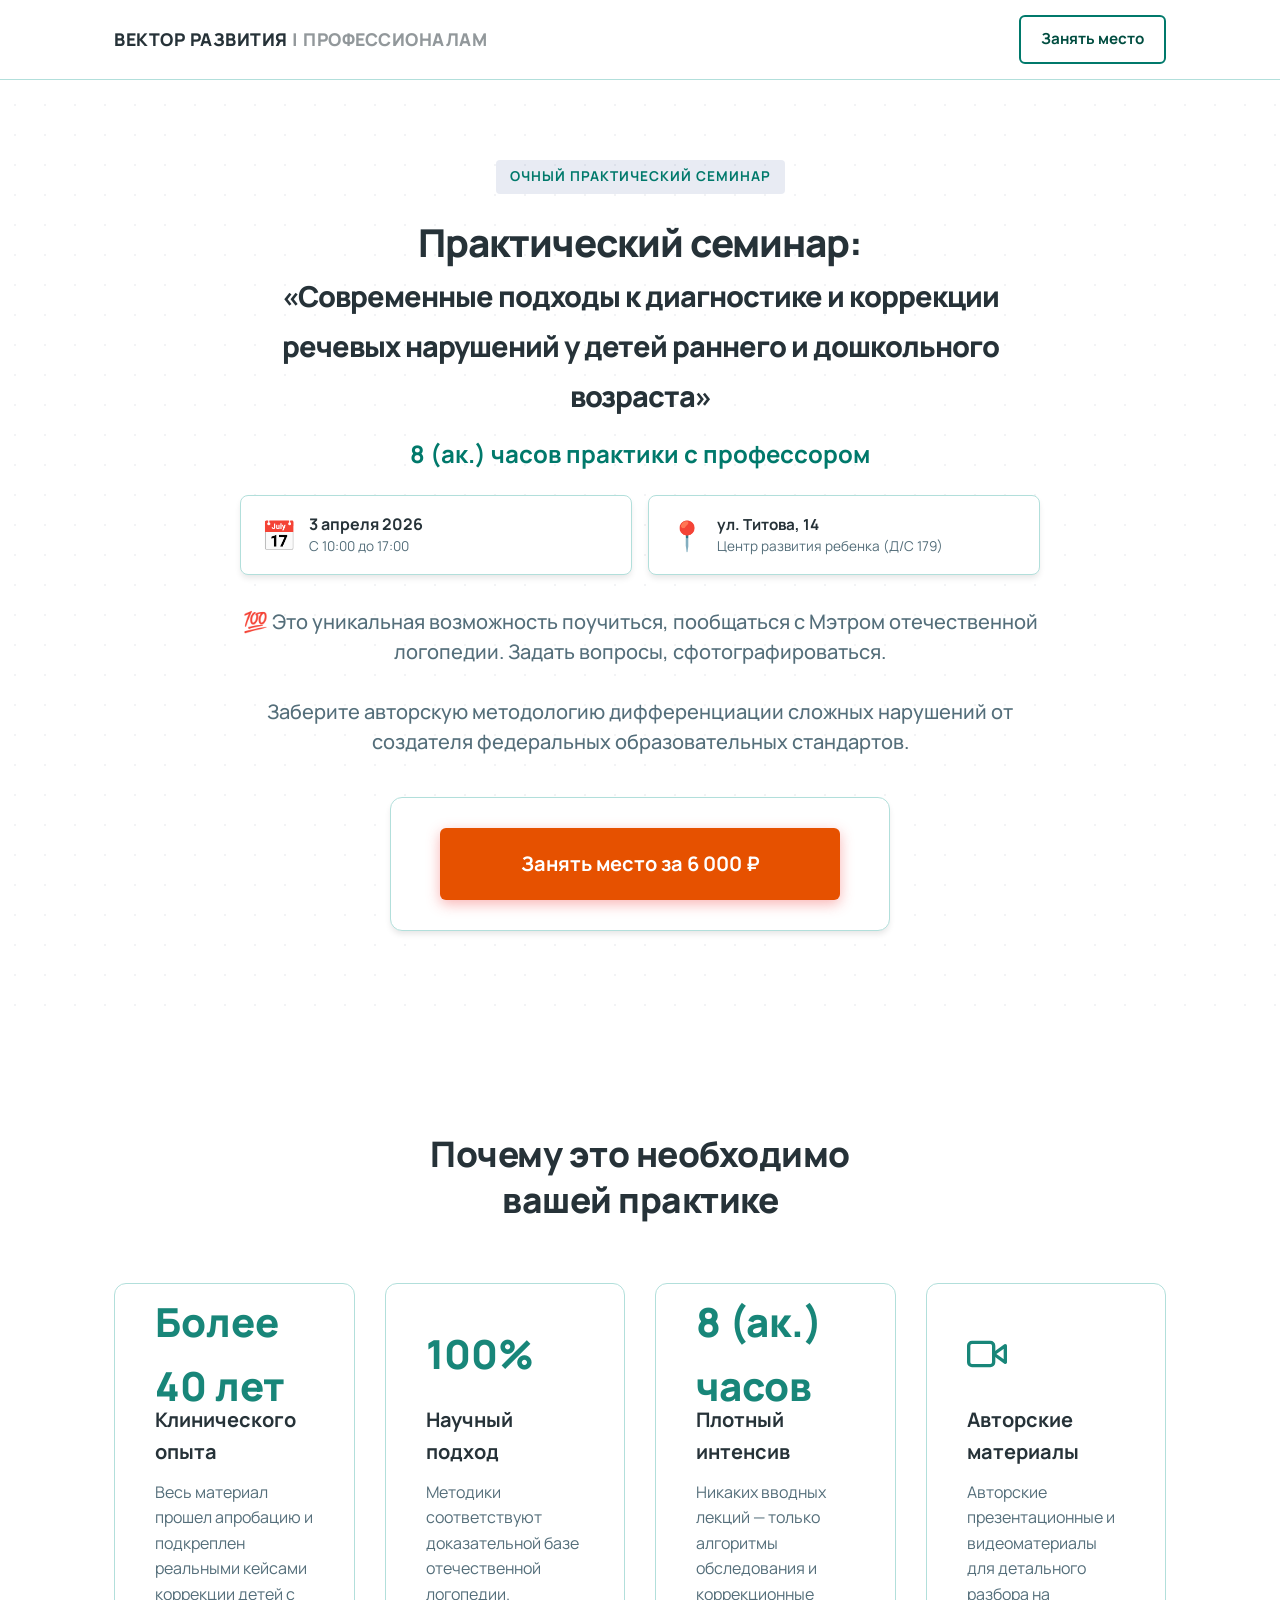
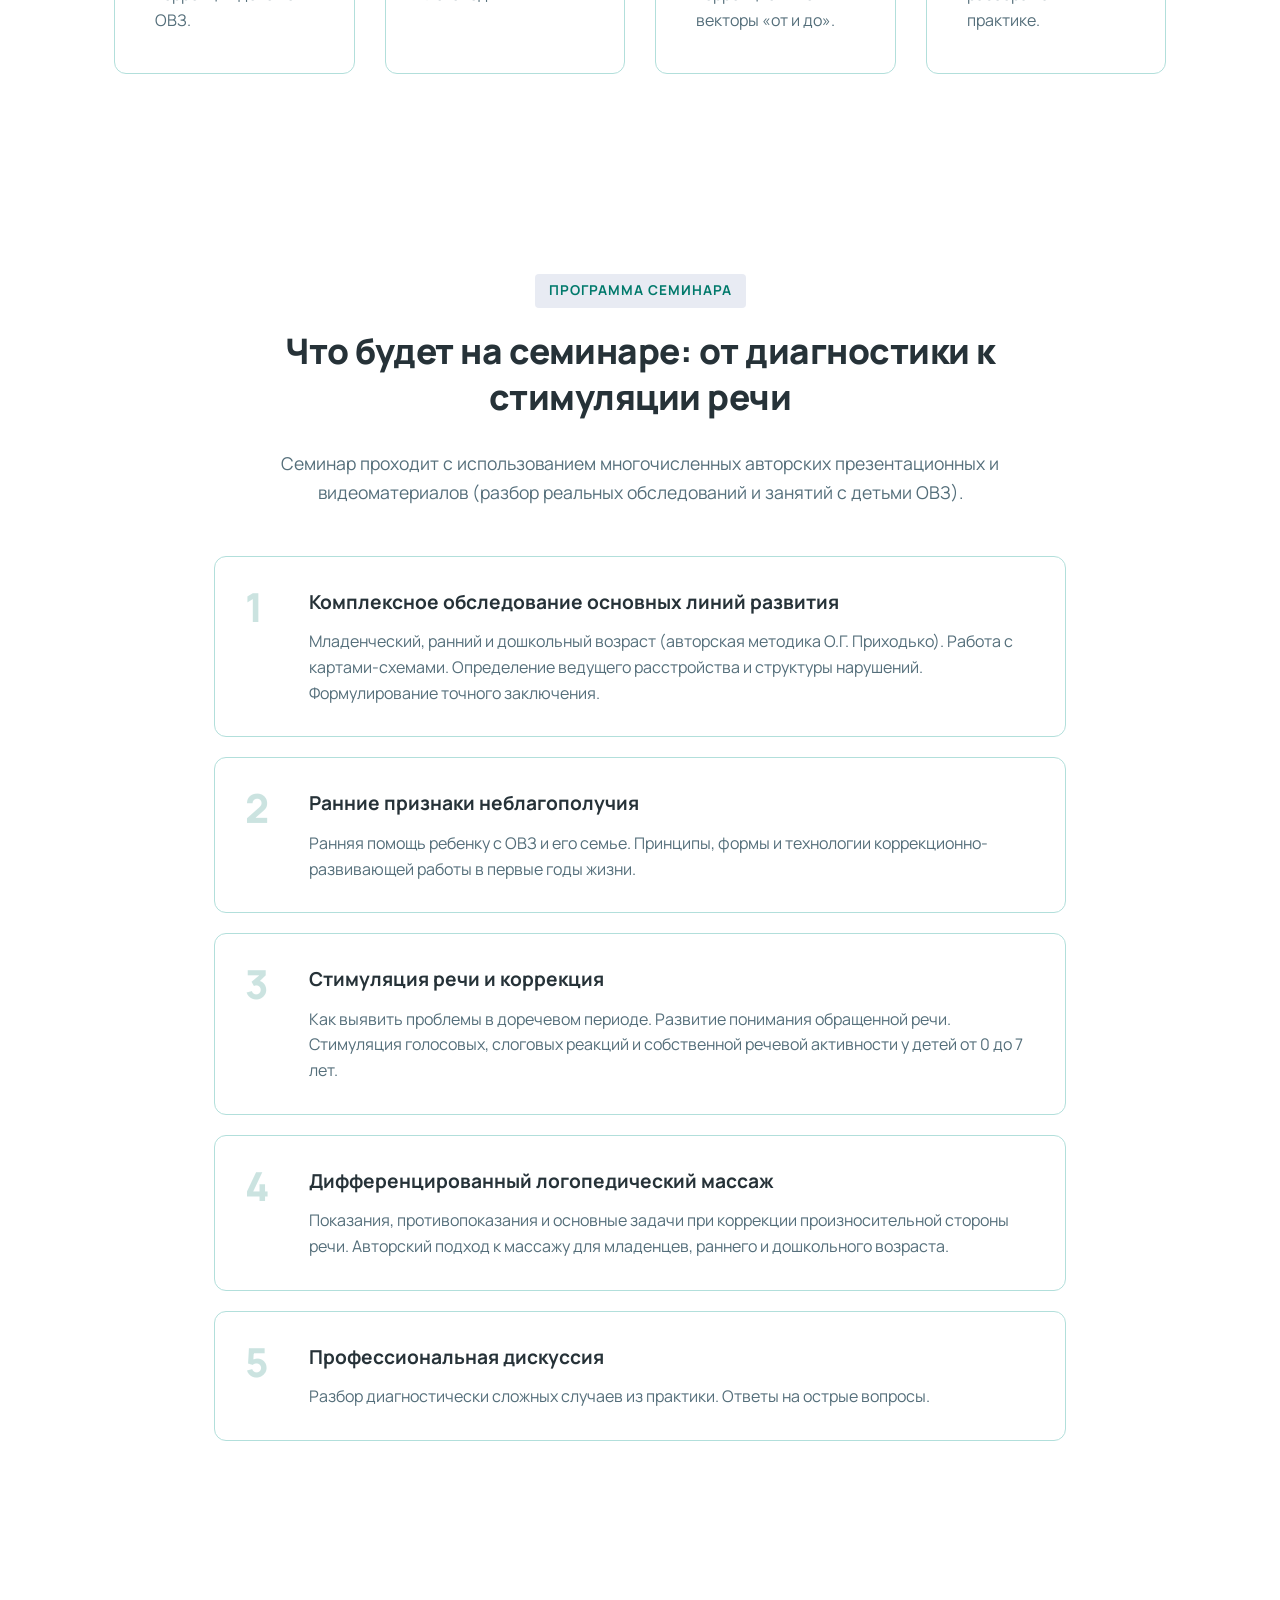
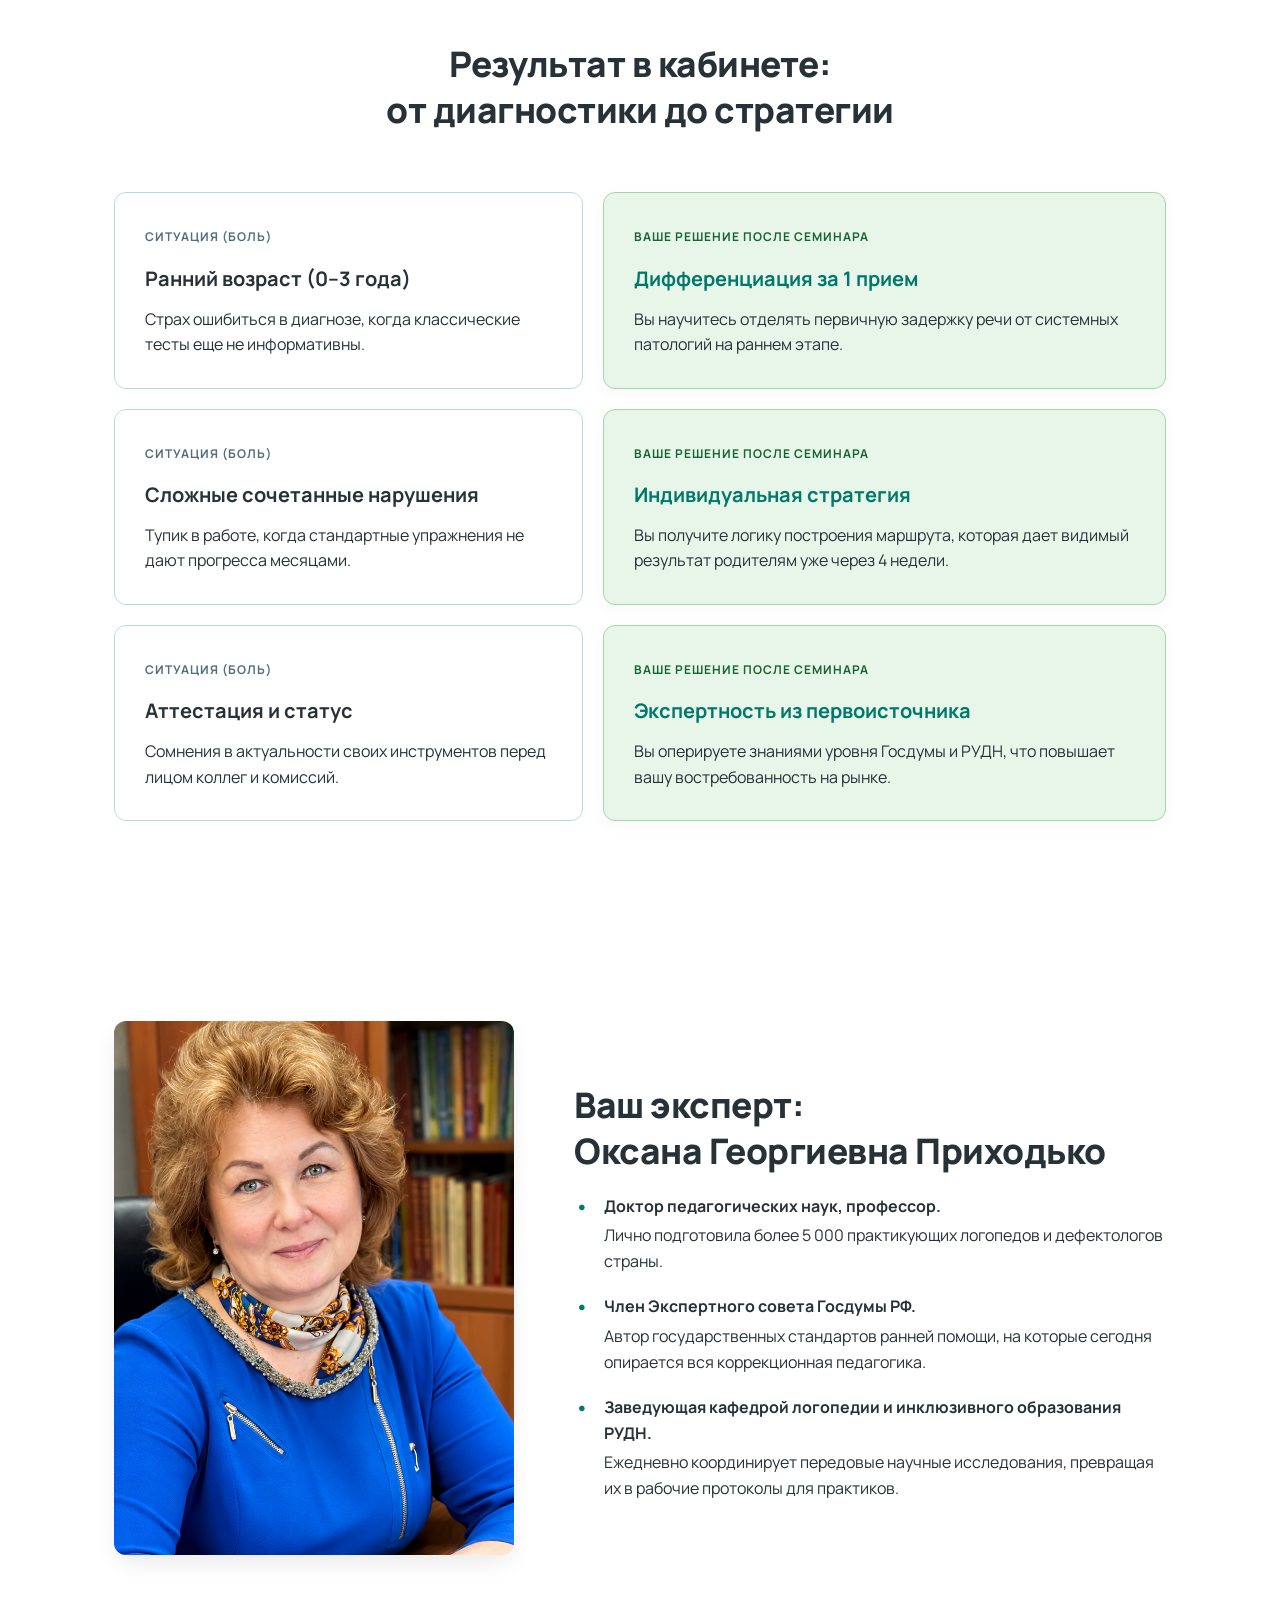
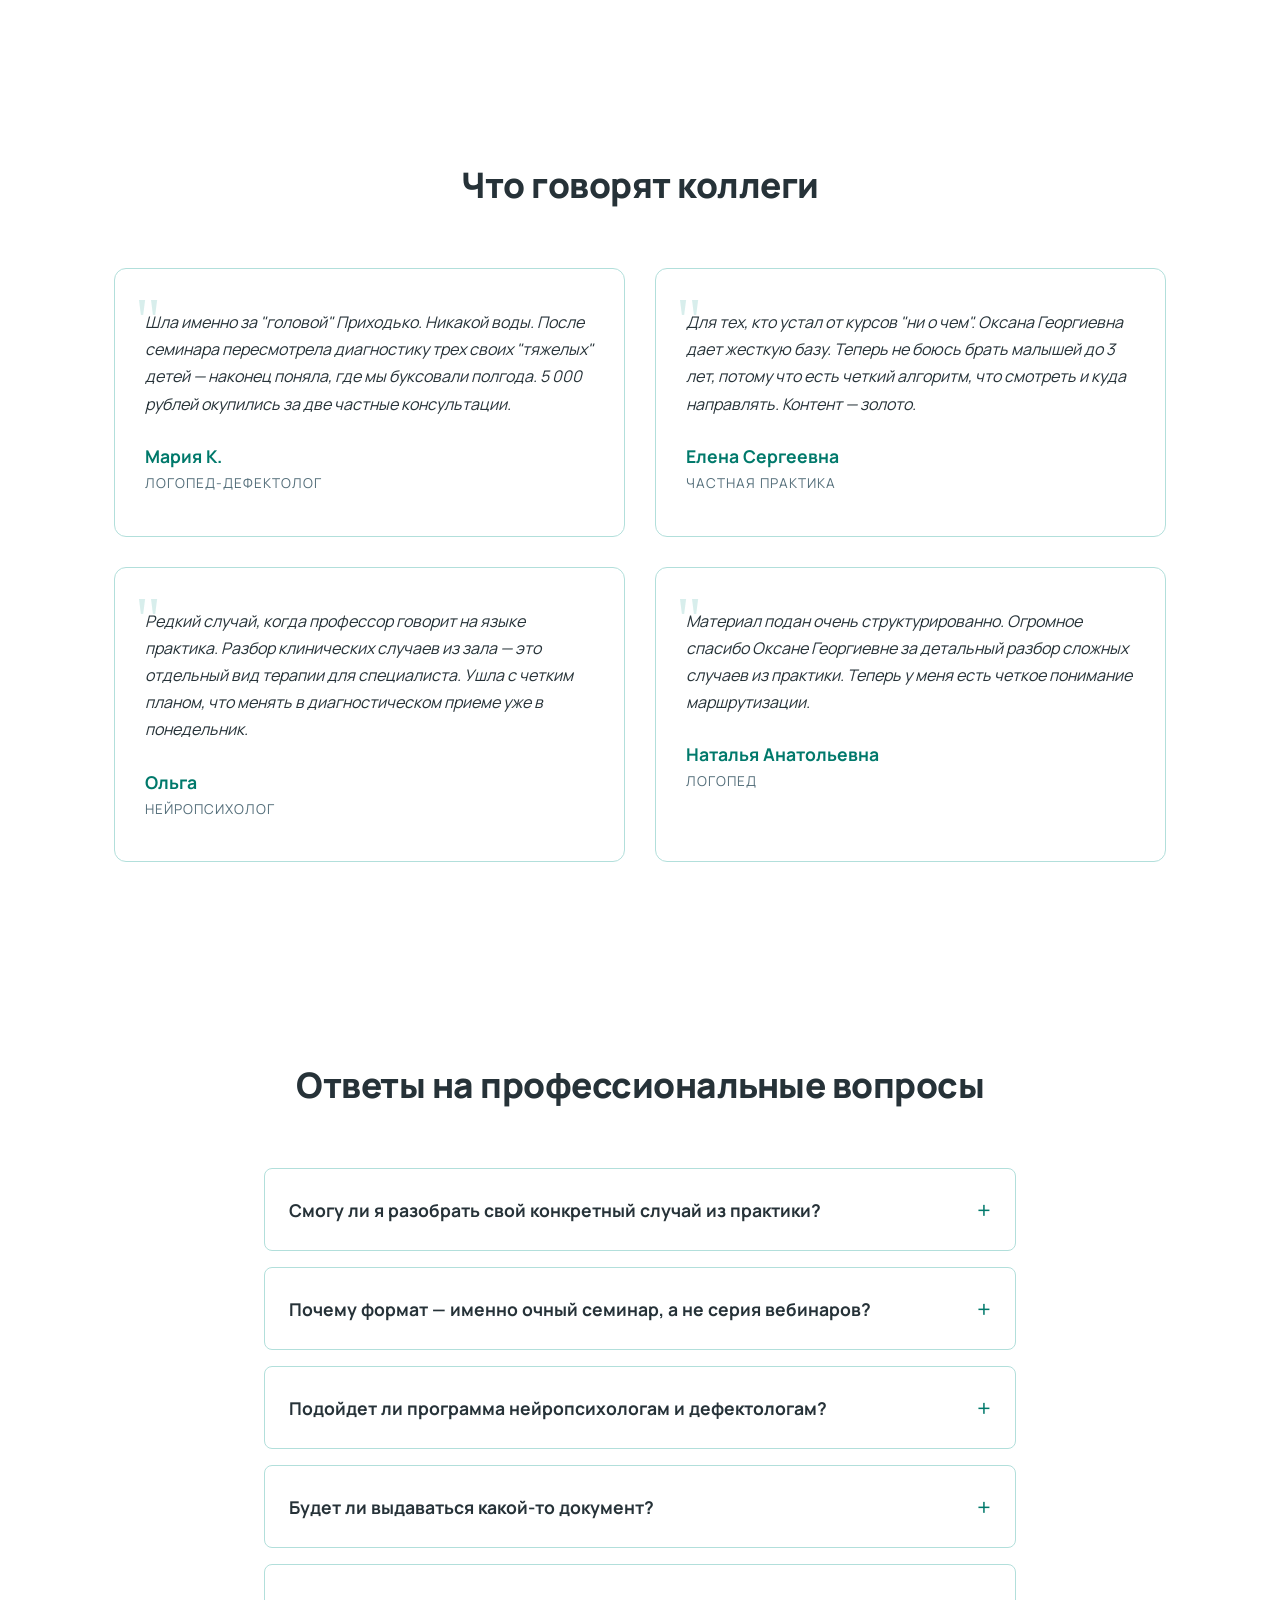
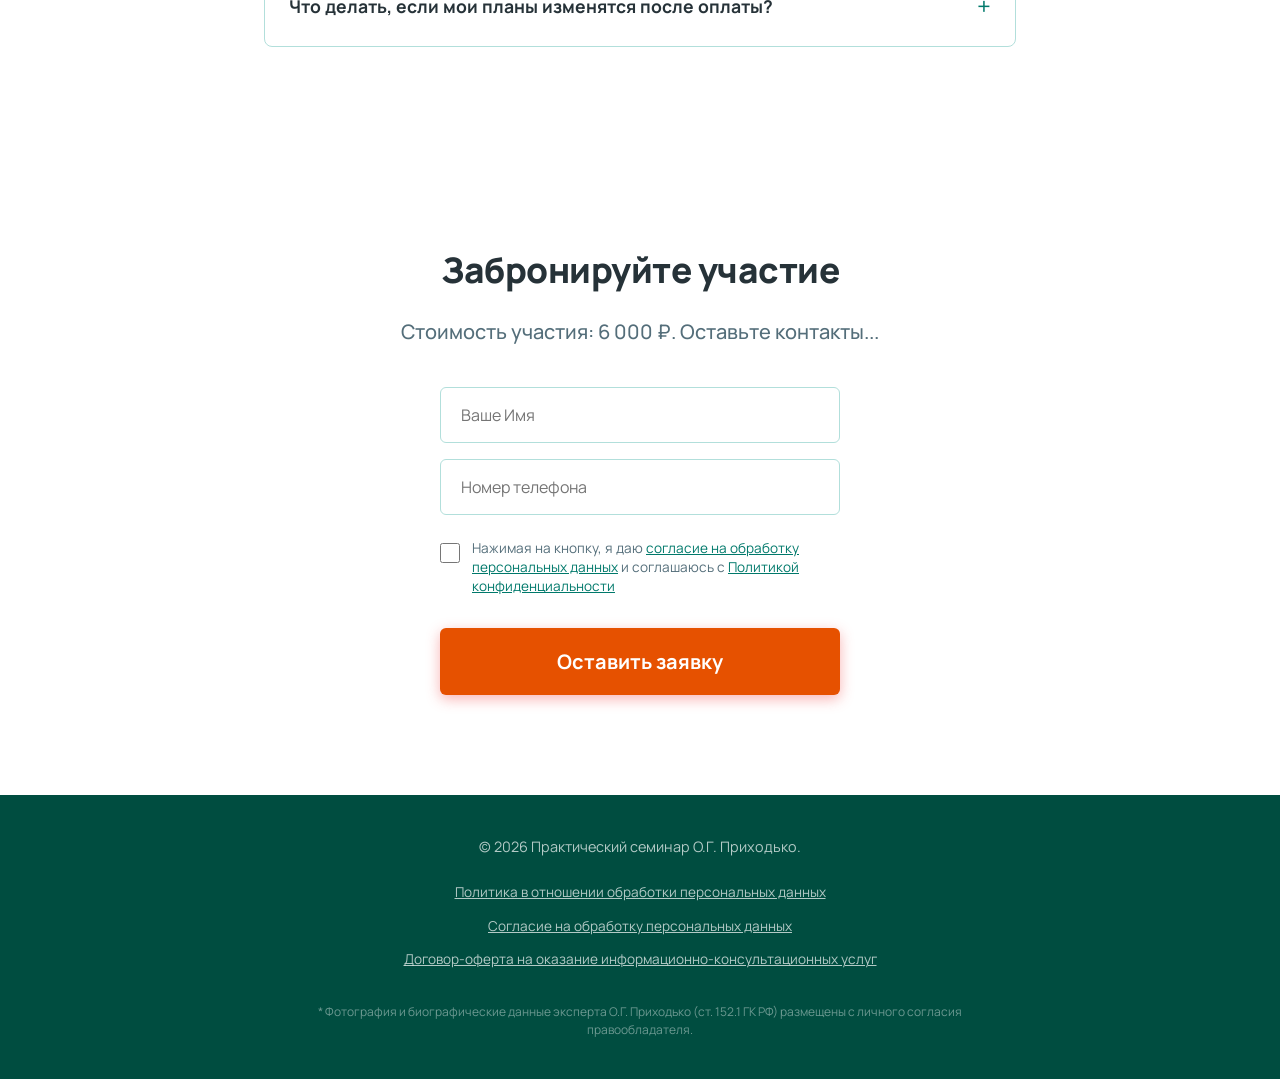
==== commit a9322272: "Add files via upload" ====
--- a/index.html
+++ b/index.html
@@ -18,6 +18,21 @@
     
     <!-- T-Bank Payment Widget Script -->
     <script src="https://securepay.tinkoff.ru/html/payForm/js/tinkoff_v2.js"></script>
+
+    <!-- Top.Mail.Ru counter -->
+    <script type="text/javascript">
+    var _tmr = window._tmr || (window._tmr = []);
+    _tmr.push({id: "3750161", type: "pageView", start: (new Date()).getTime()});
+    (function (d, w, id) {
+      if (d.getElementById(id)) return;
+      var ts = d.createElement("script"); ts.type = "text/javascript"; ts.async = true; ts.id = id;
+      ts.src = "https://top-fwz1.mail.ru/js/code.js";
+      var f = function () {var s = d.getElementsByTagName("script")[0]; s.parentNode.insertBefore(ts, s);};
+      if (w.opera == "[object Opera]") { d.addEventListener("DOMContentLoaded", f, false); } else { f(); }
+    })(document, window, "tmr-code");
+    </script>
+    <noscript><div><img src="https://top-fwz1.mail.ru/counter?id=3750161;js=na" style="position:absolute;left:-9999px;" alt="Top.Mail.Ru" /></div></noscript>
+    <!-- /Top.Mail.Ru counter -->
 </head>
 
 <body>
@@ -77,7 +92,7 @@
                     образовательных стандартов.
                 </p>
                 <div class="hero-cta-box">
-                    <a href="#register" class="btn btn-primary btn-xl" id="hero-price">Занять место за 5 000 ₽</a>
+                    <a href="#register" class="btn btn-primary btn-xl" id="hero-price">Занять место за 6 000 ₽</a>
                     <div class="urgency-tag">
                         <svg width="18" height="18" viewBox="0 0 24 24" fill="none" class="icon">
                             <path d="M12 22c5.523 0 10-4.477 10-10S17.523 2 12 2 2 6.477 2 12s4.477 10 10 10z"
@@ -416,7 +431,7 @@
     <section class="section bg-surface text-center" id="register">
         <div class="container" style="max-width: 700px;">
             <h2 class="section-title" style="margin-bottom: 24px;">Забронируйте участие</h2>
-            <p class="hero-subtitle">Стоимость участия: 5 000 ₽ до 25 марта. После 25 марта 6 000 ₽. Оставьте контакты, чтобы забронировать место и оплатить участие.</p>
+            <p class="hero-subtitle">Стоимость участия: 6 000 ₽. Оставьте контакты, чтобы забронировать место и оплатить участие.</p>
 
             <form id="registration-form" class="registration-form">
                 <input type="text" name="name" id="form-name" placeholder="Ваше Имя" required class="form-input">
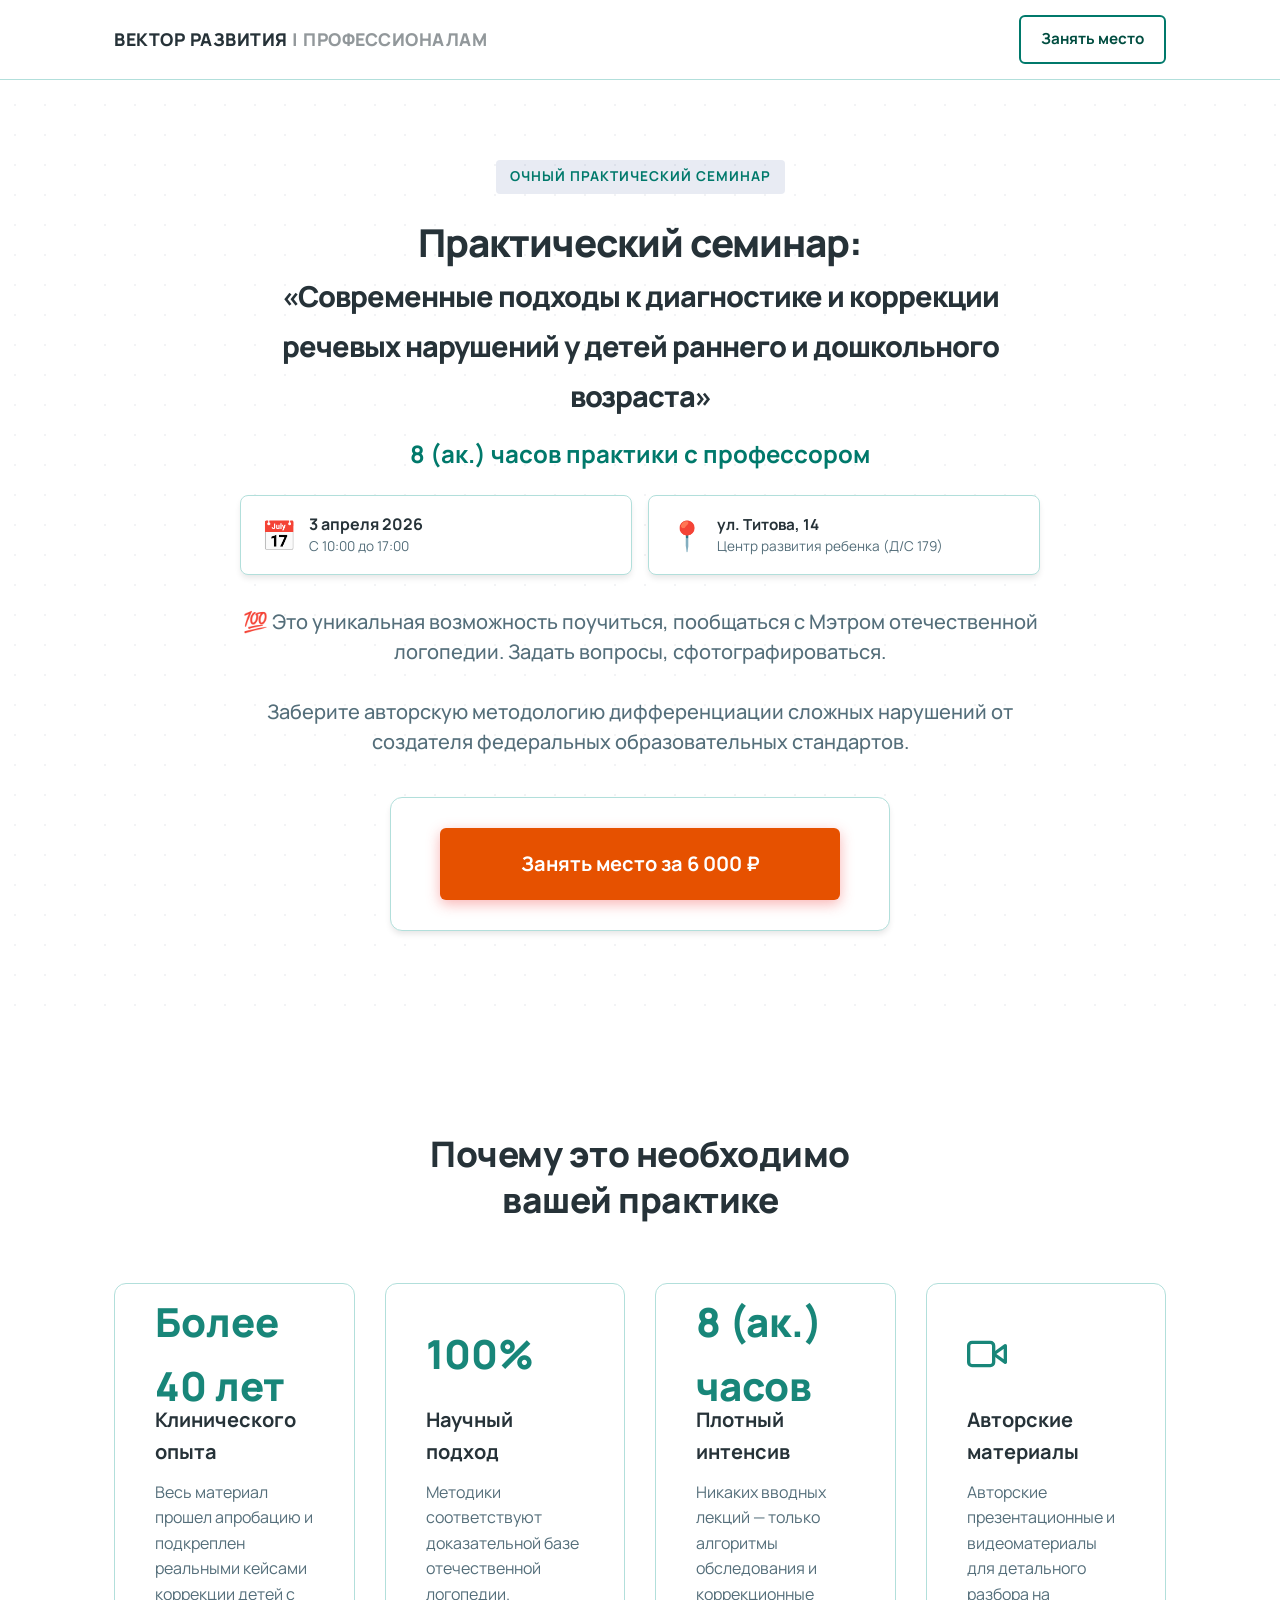
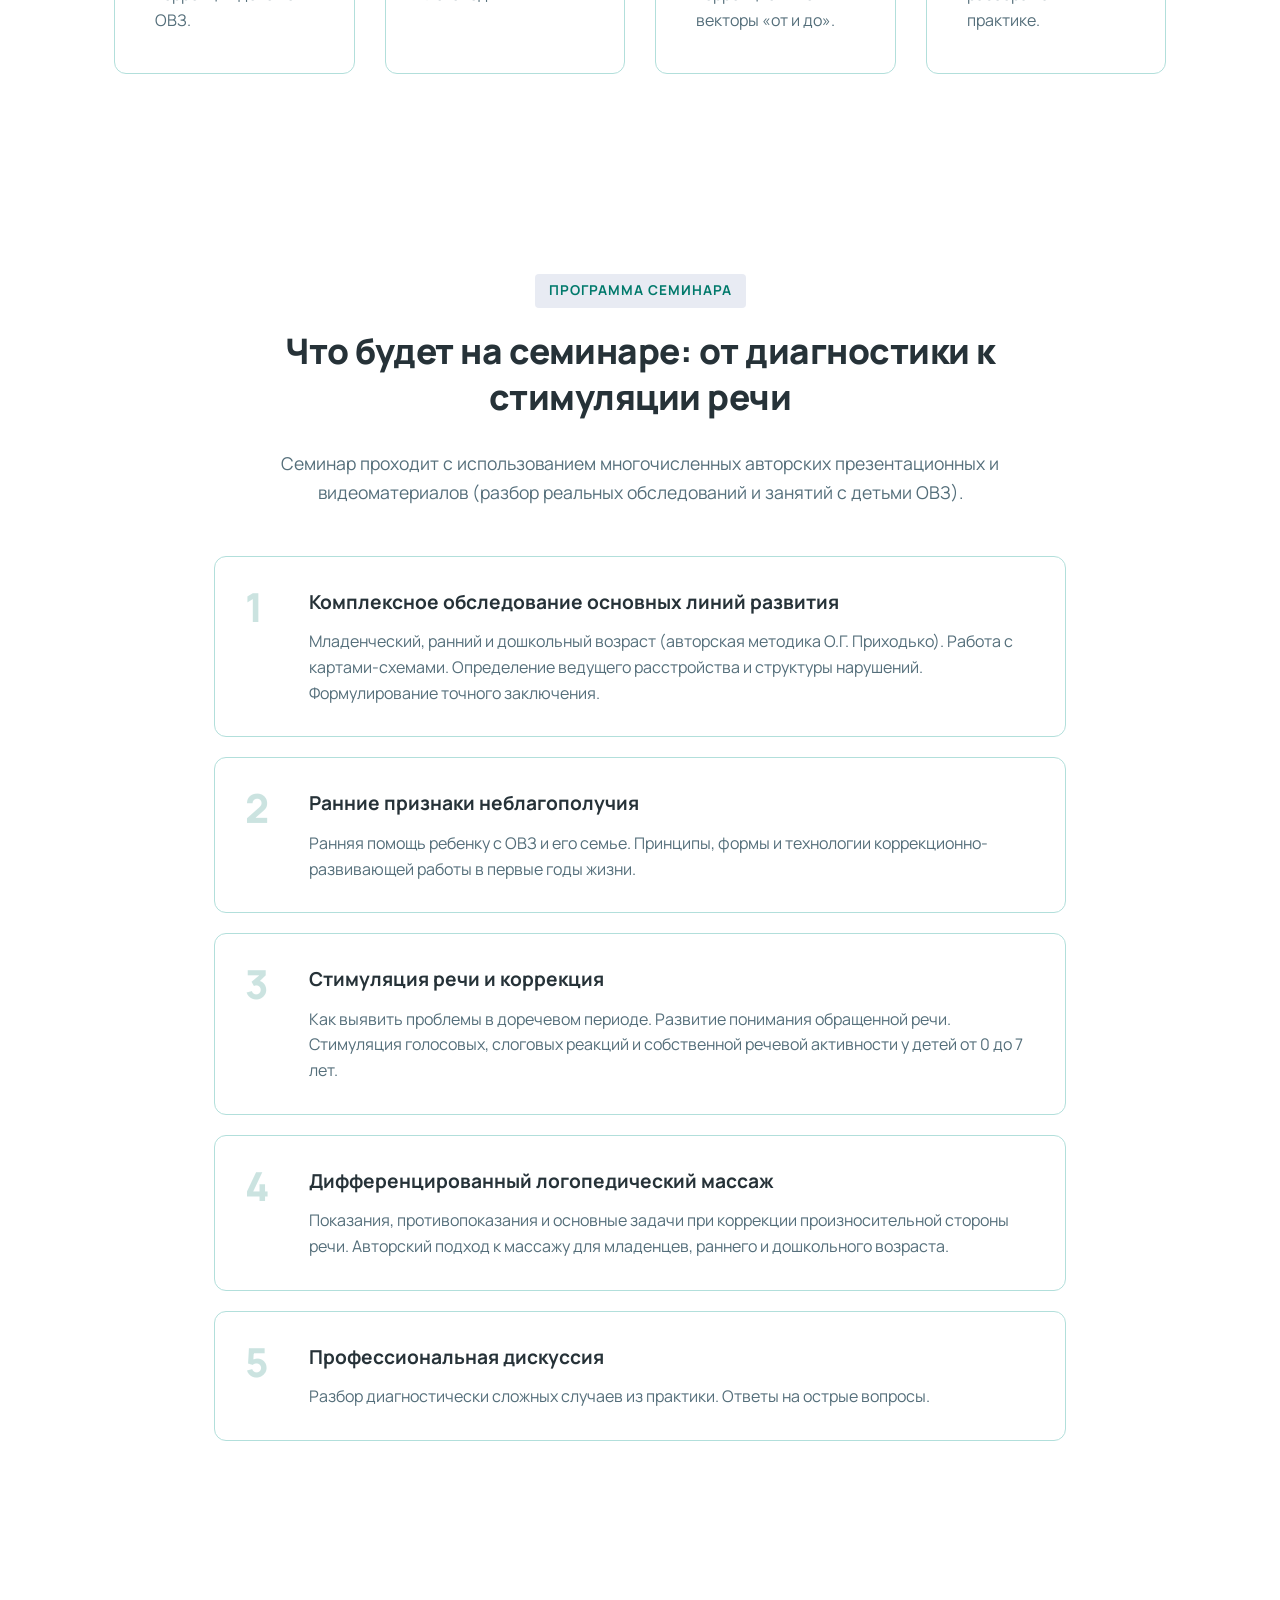
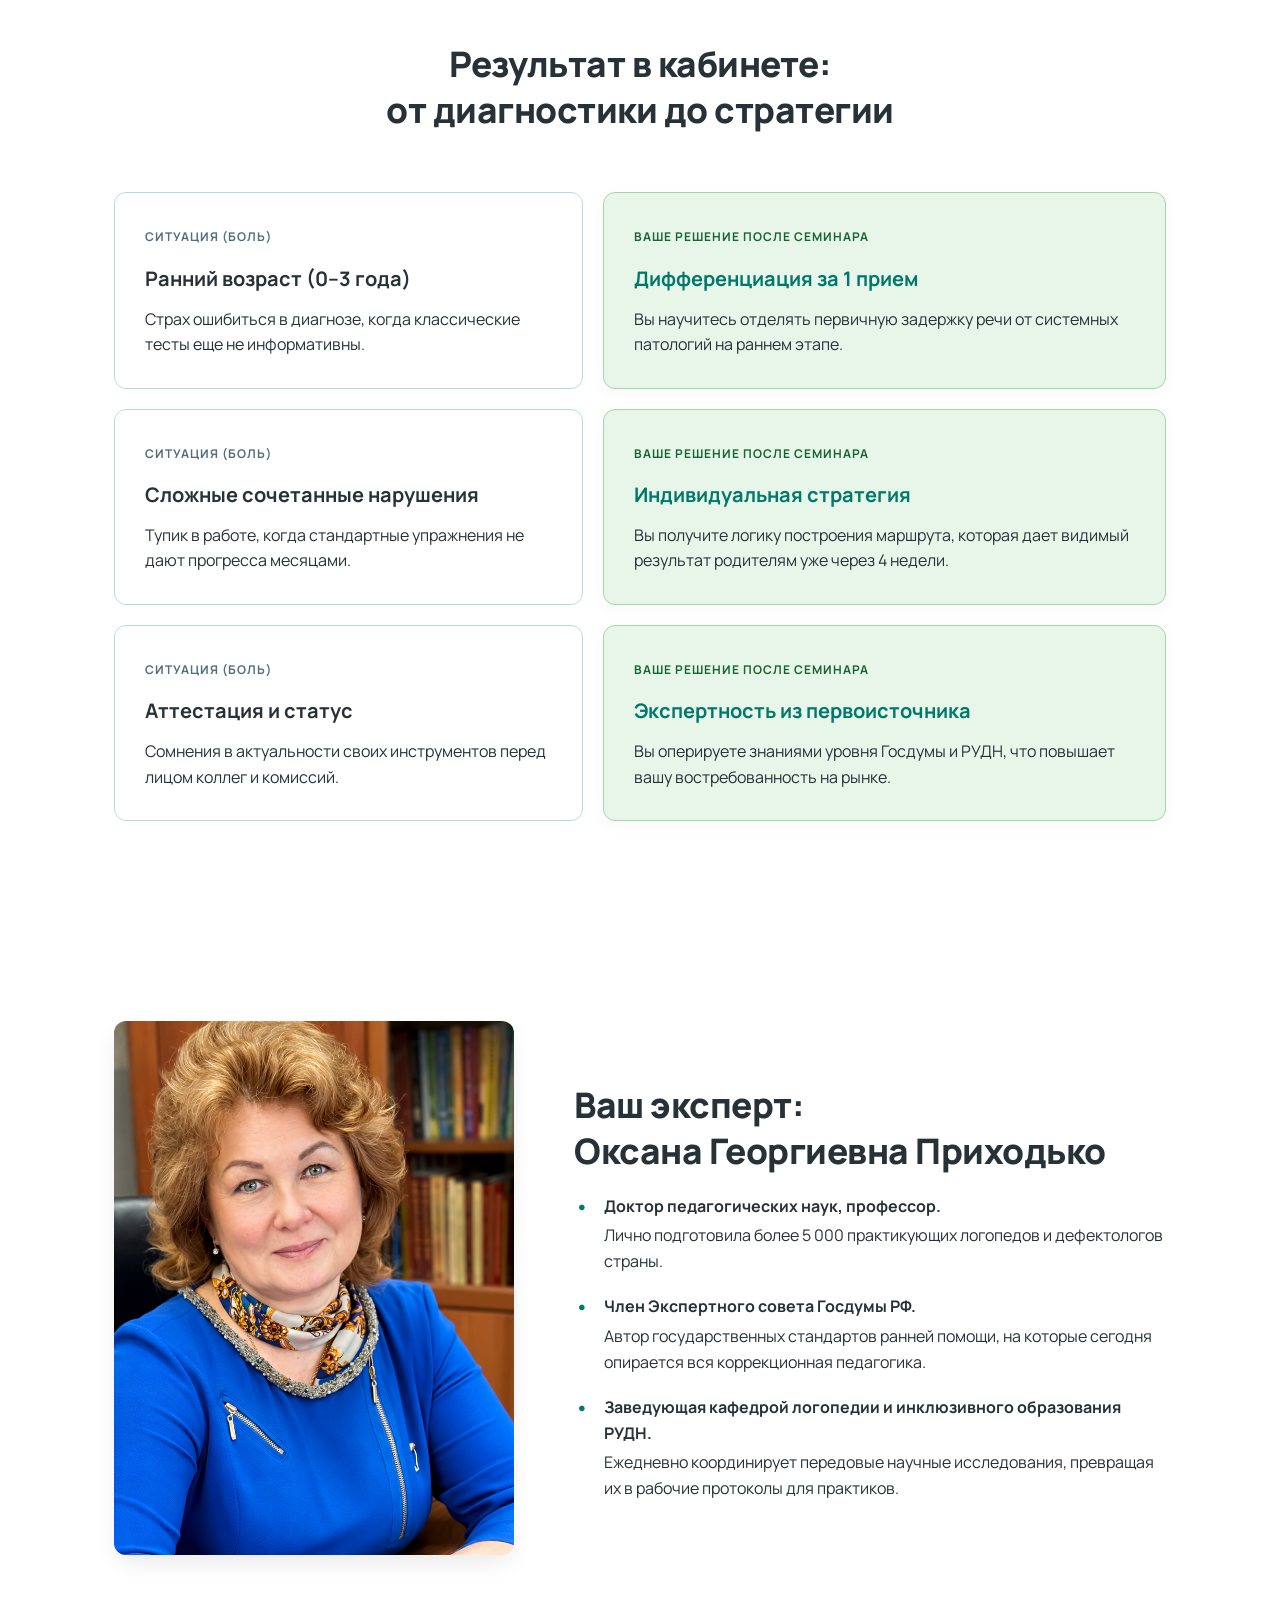
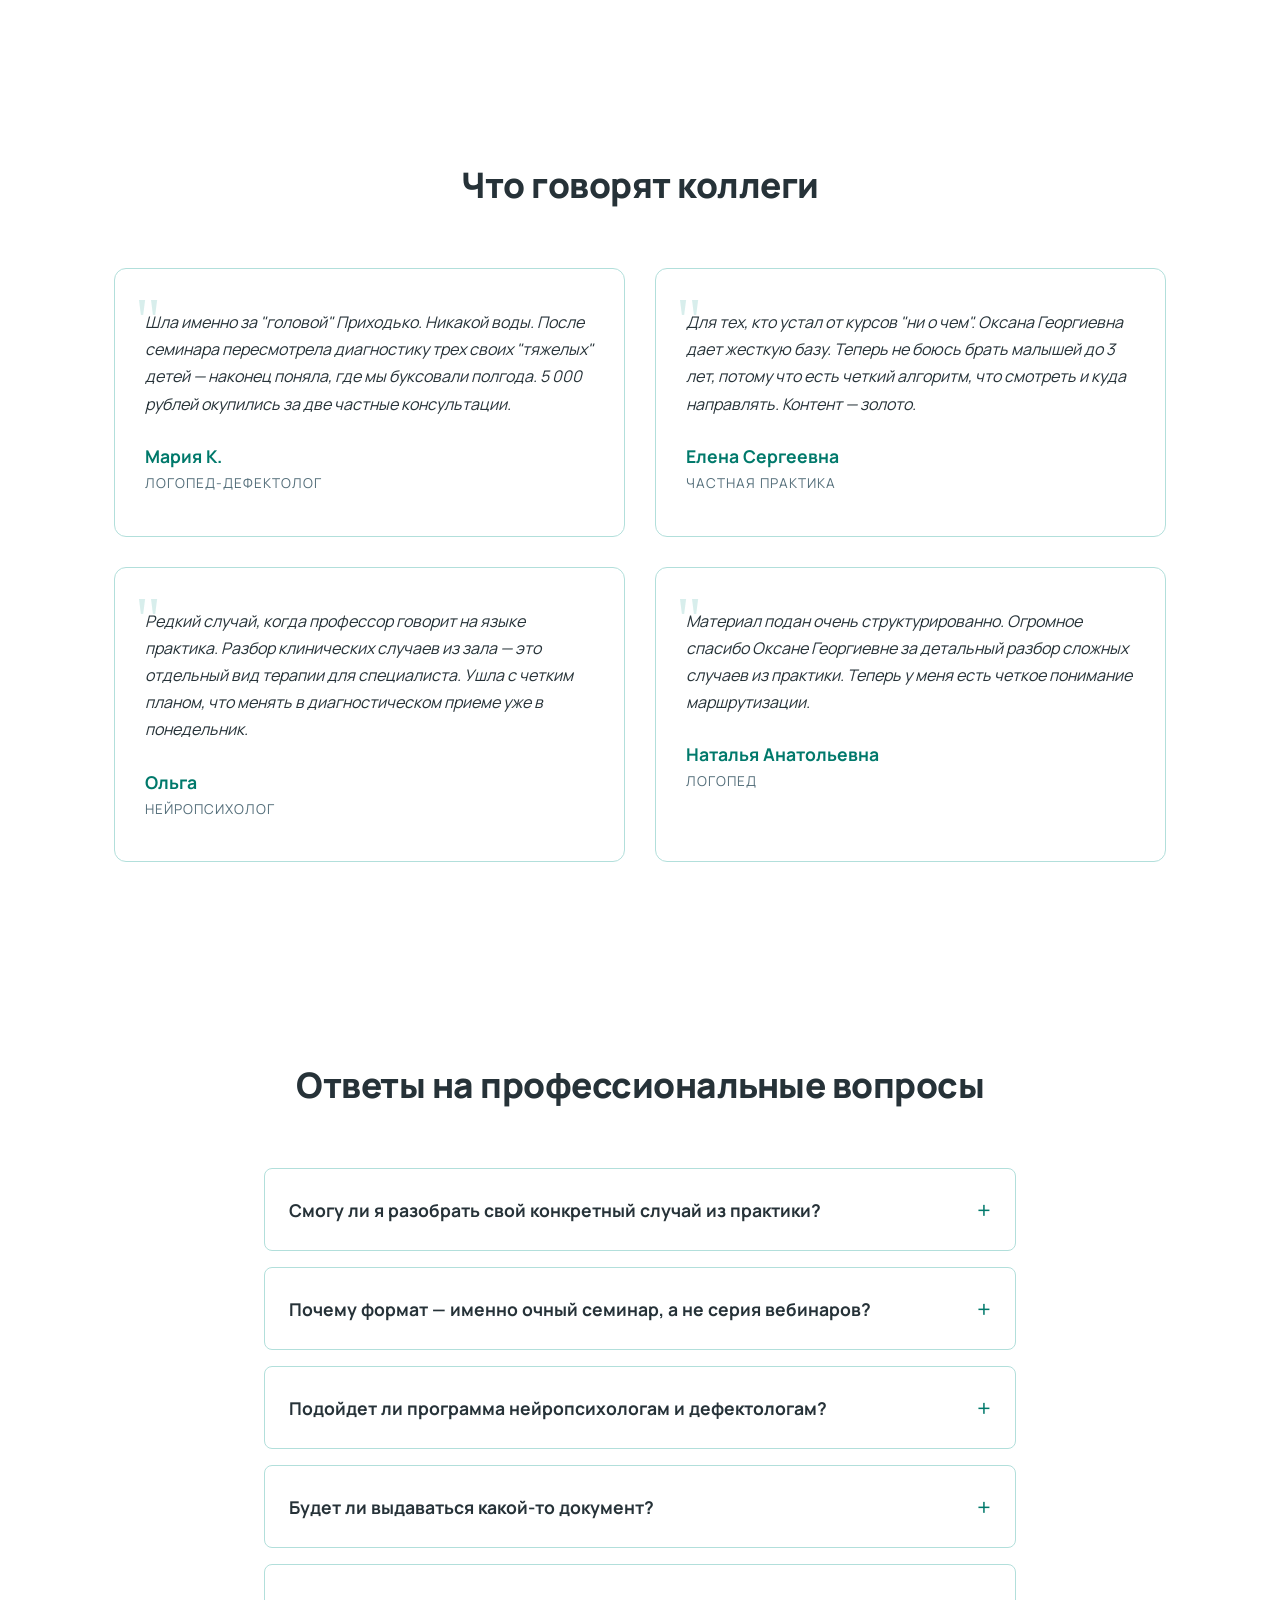
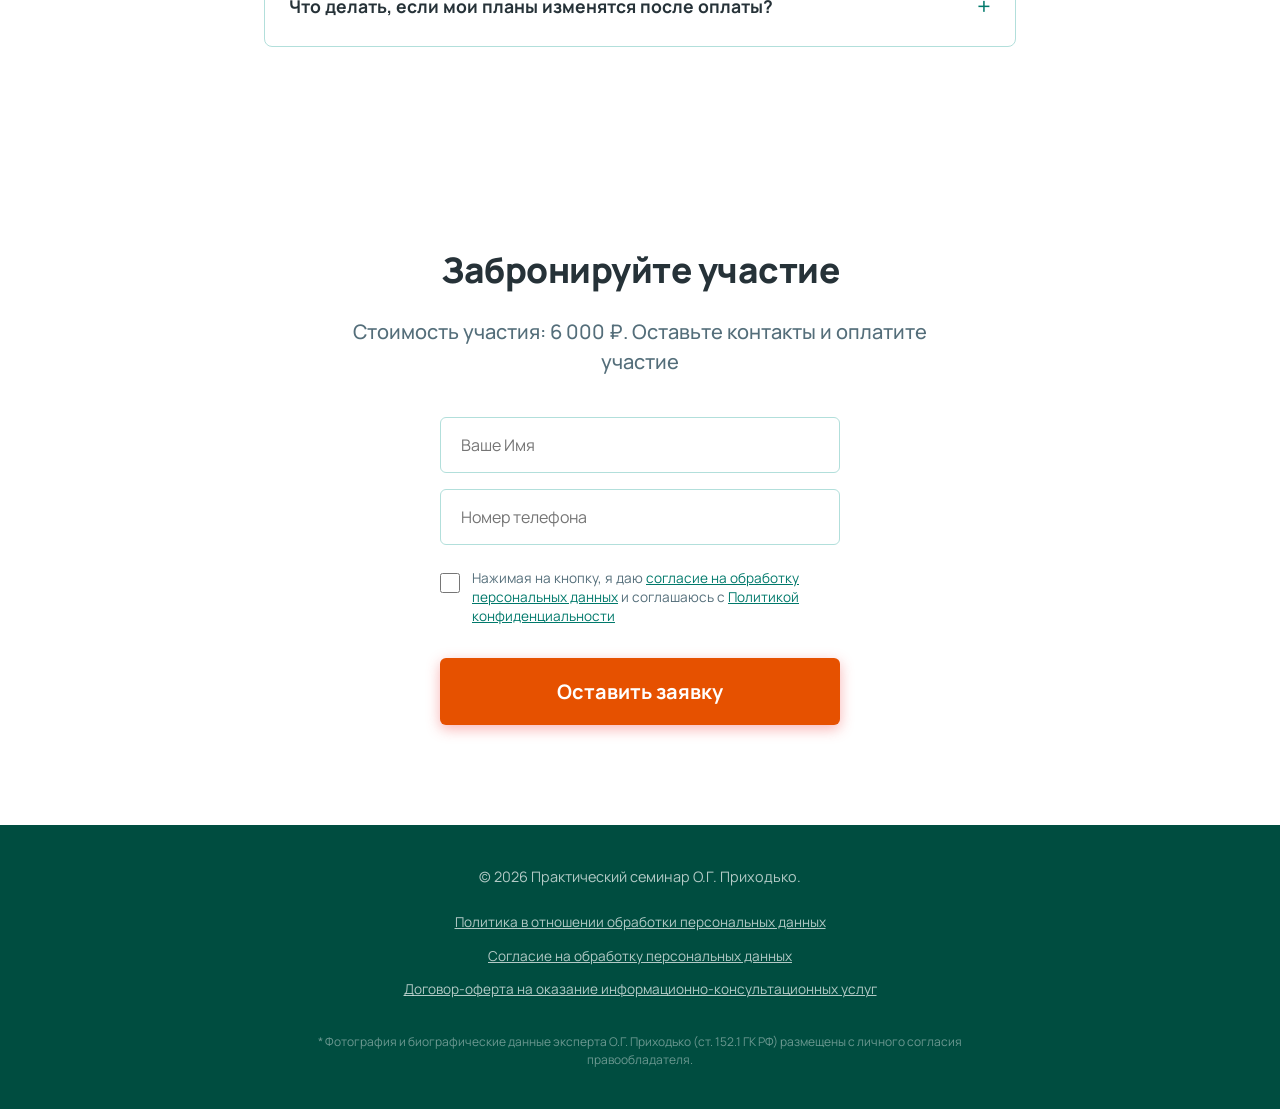
==== commit eebc4ad3: "Add files via upload" ====
--- a/index.html
+++ b/index.html
@@ -431,7 +431,7 @@
     <section class="section bg-surface text-center" id="register">
         <div class="container" style="max-width: 700px;">
             <h2 class="section-title" style="margin-bottom: 24px;">Забронируйте участие</h2>
-            <p class="hero-subtitle">Стоимость участия: 6 000 ₽. Оставьте контакты, чтобы забронировать место и оплатить участие.</p>
+            <p class="hero-subtitle">Стоимость участия: 6 000 ₽. Оставьте контакты и оплатите участие</p>
 
             <form id="registration-form" class="registration-form">
                 <input type="text" name="name" id="form-name" placeholder="Ваше Имя" required class="form-input">
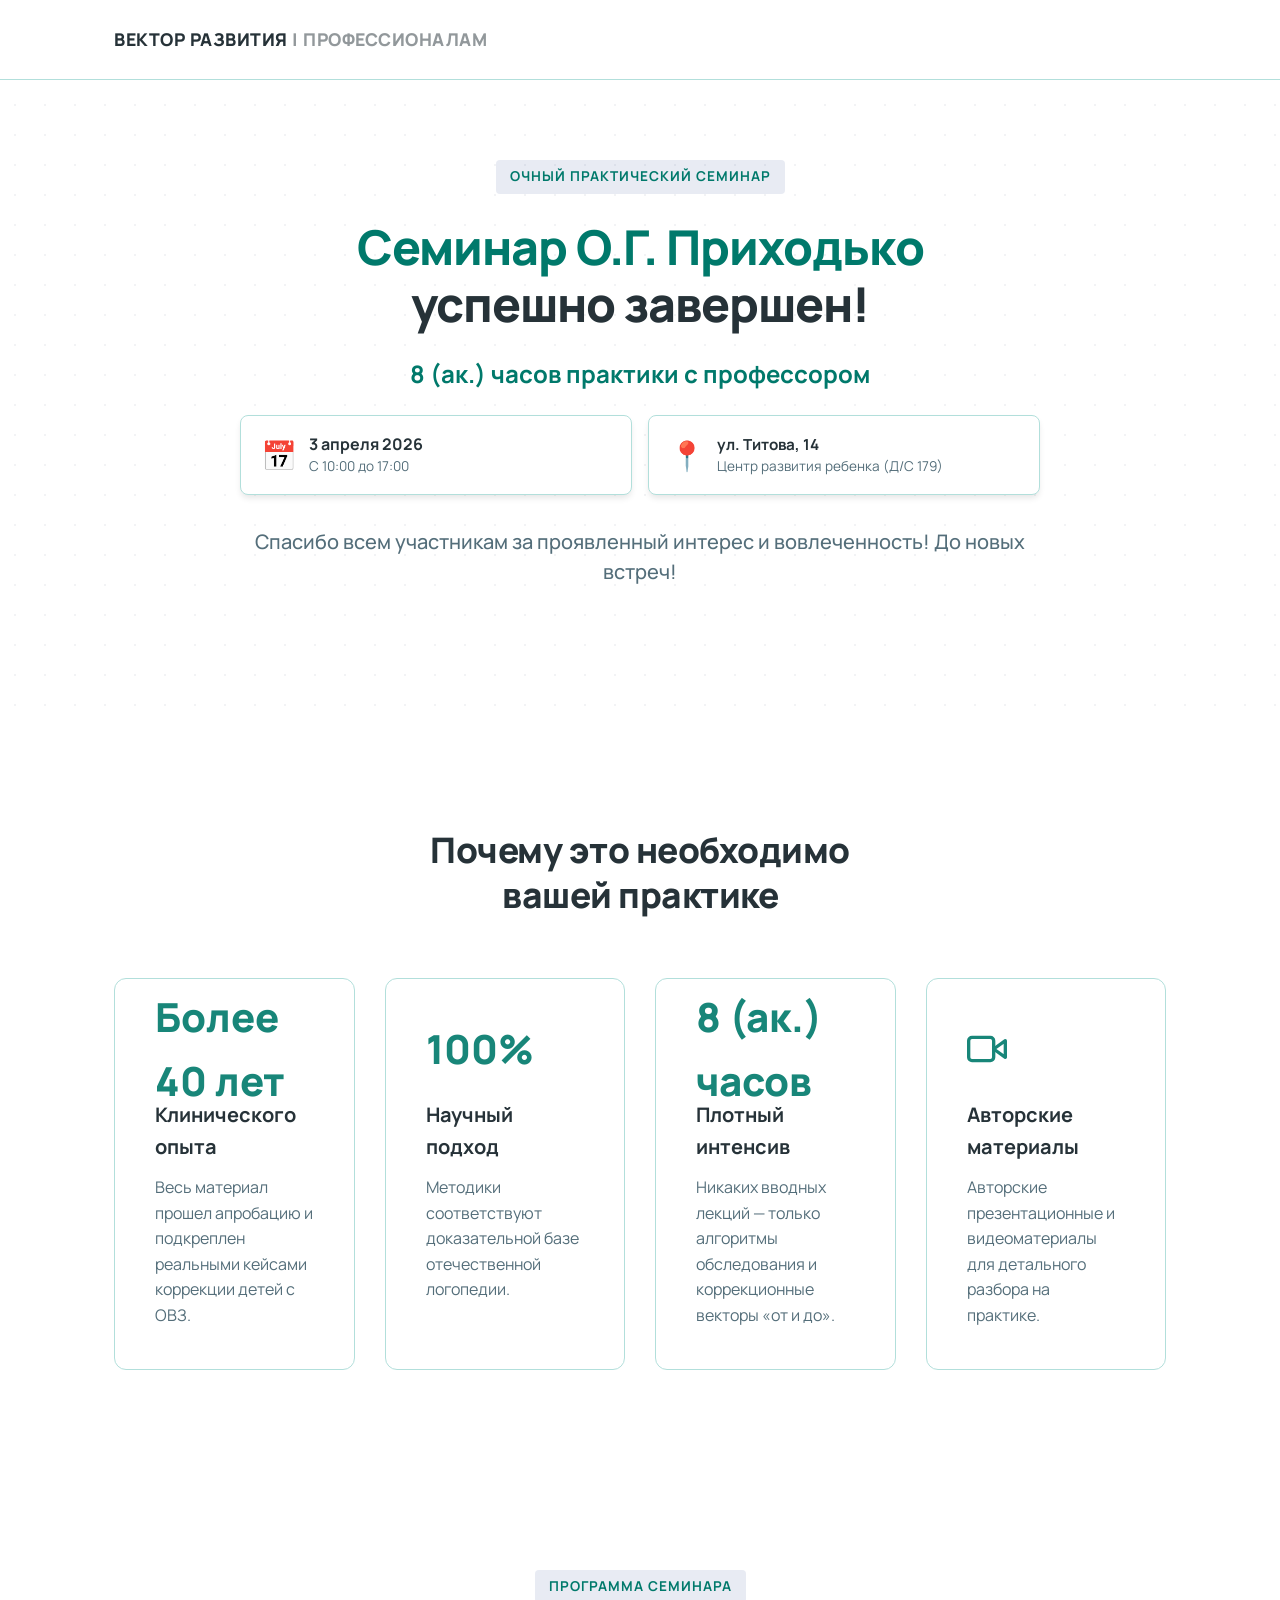
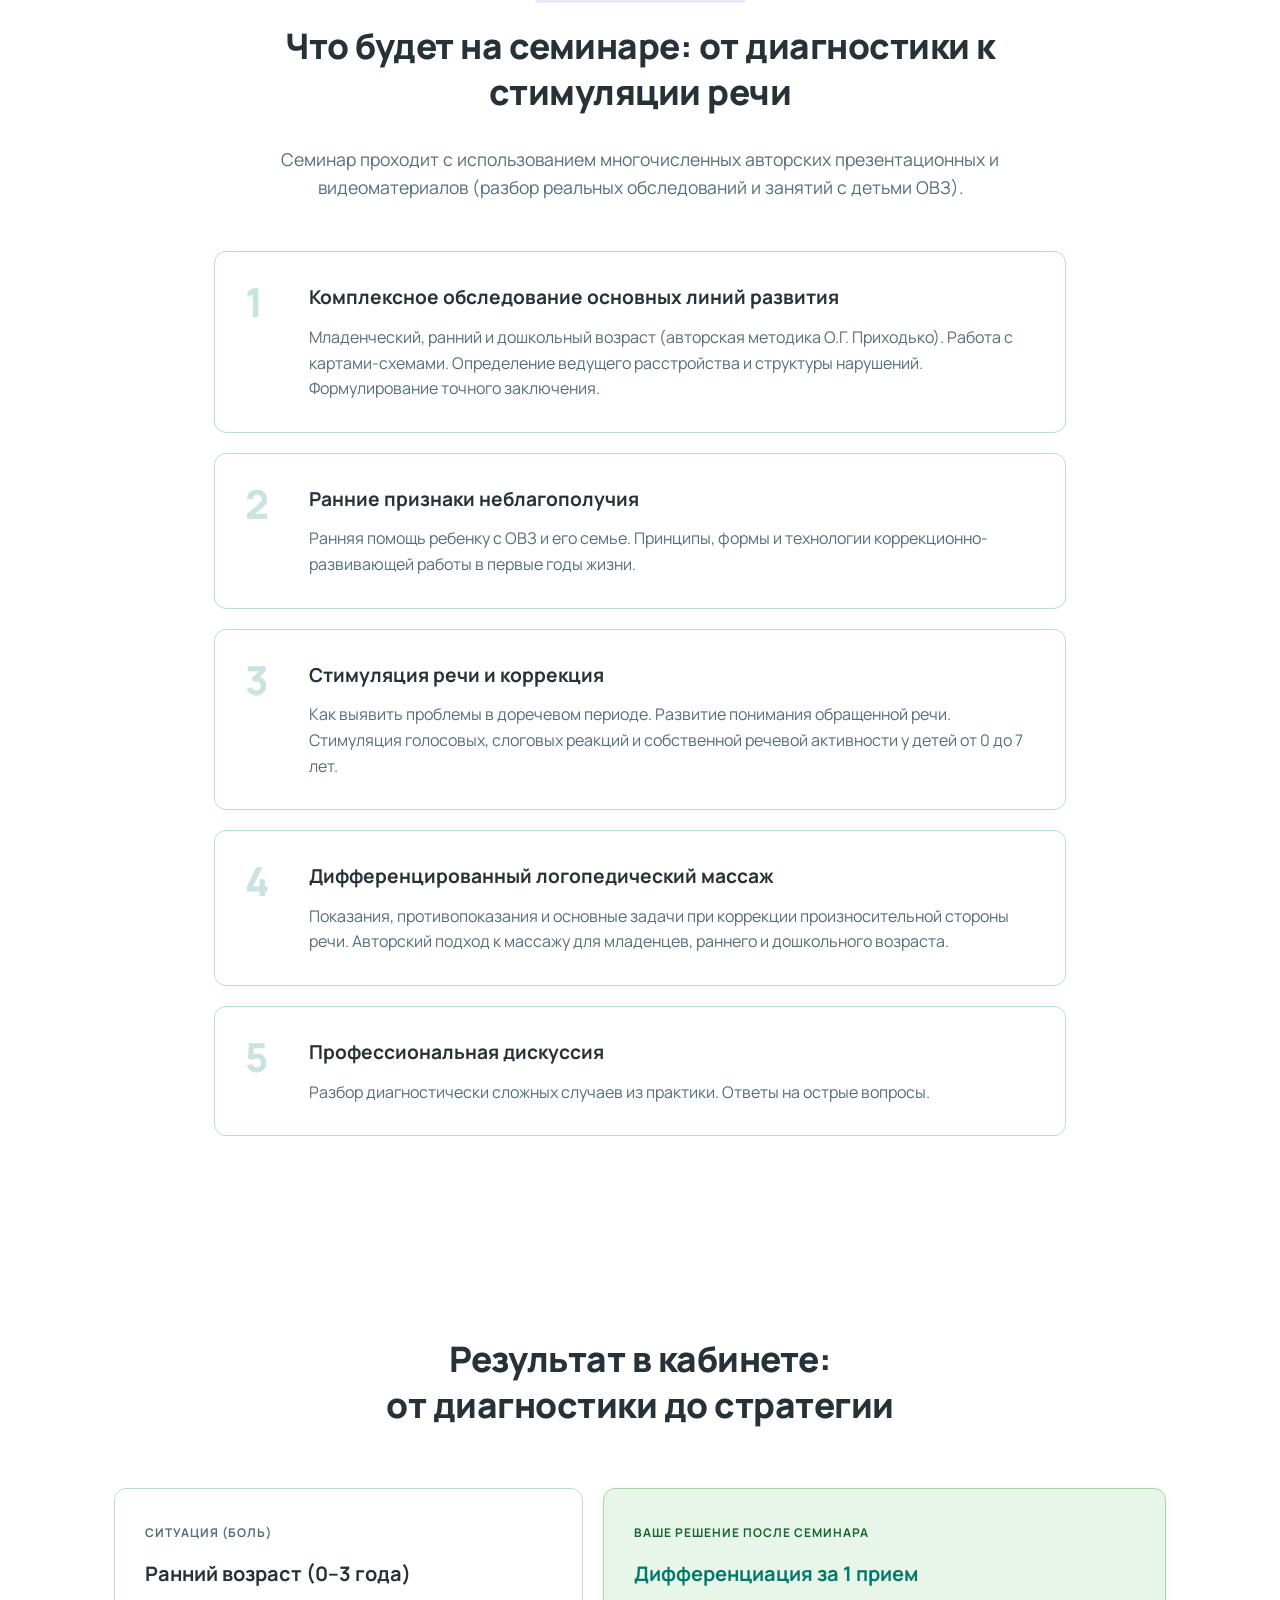
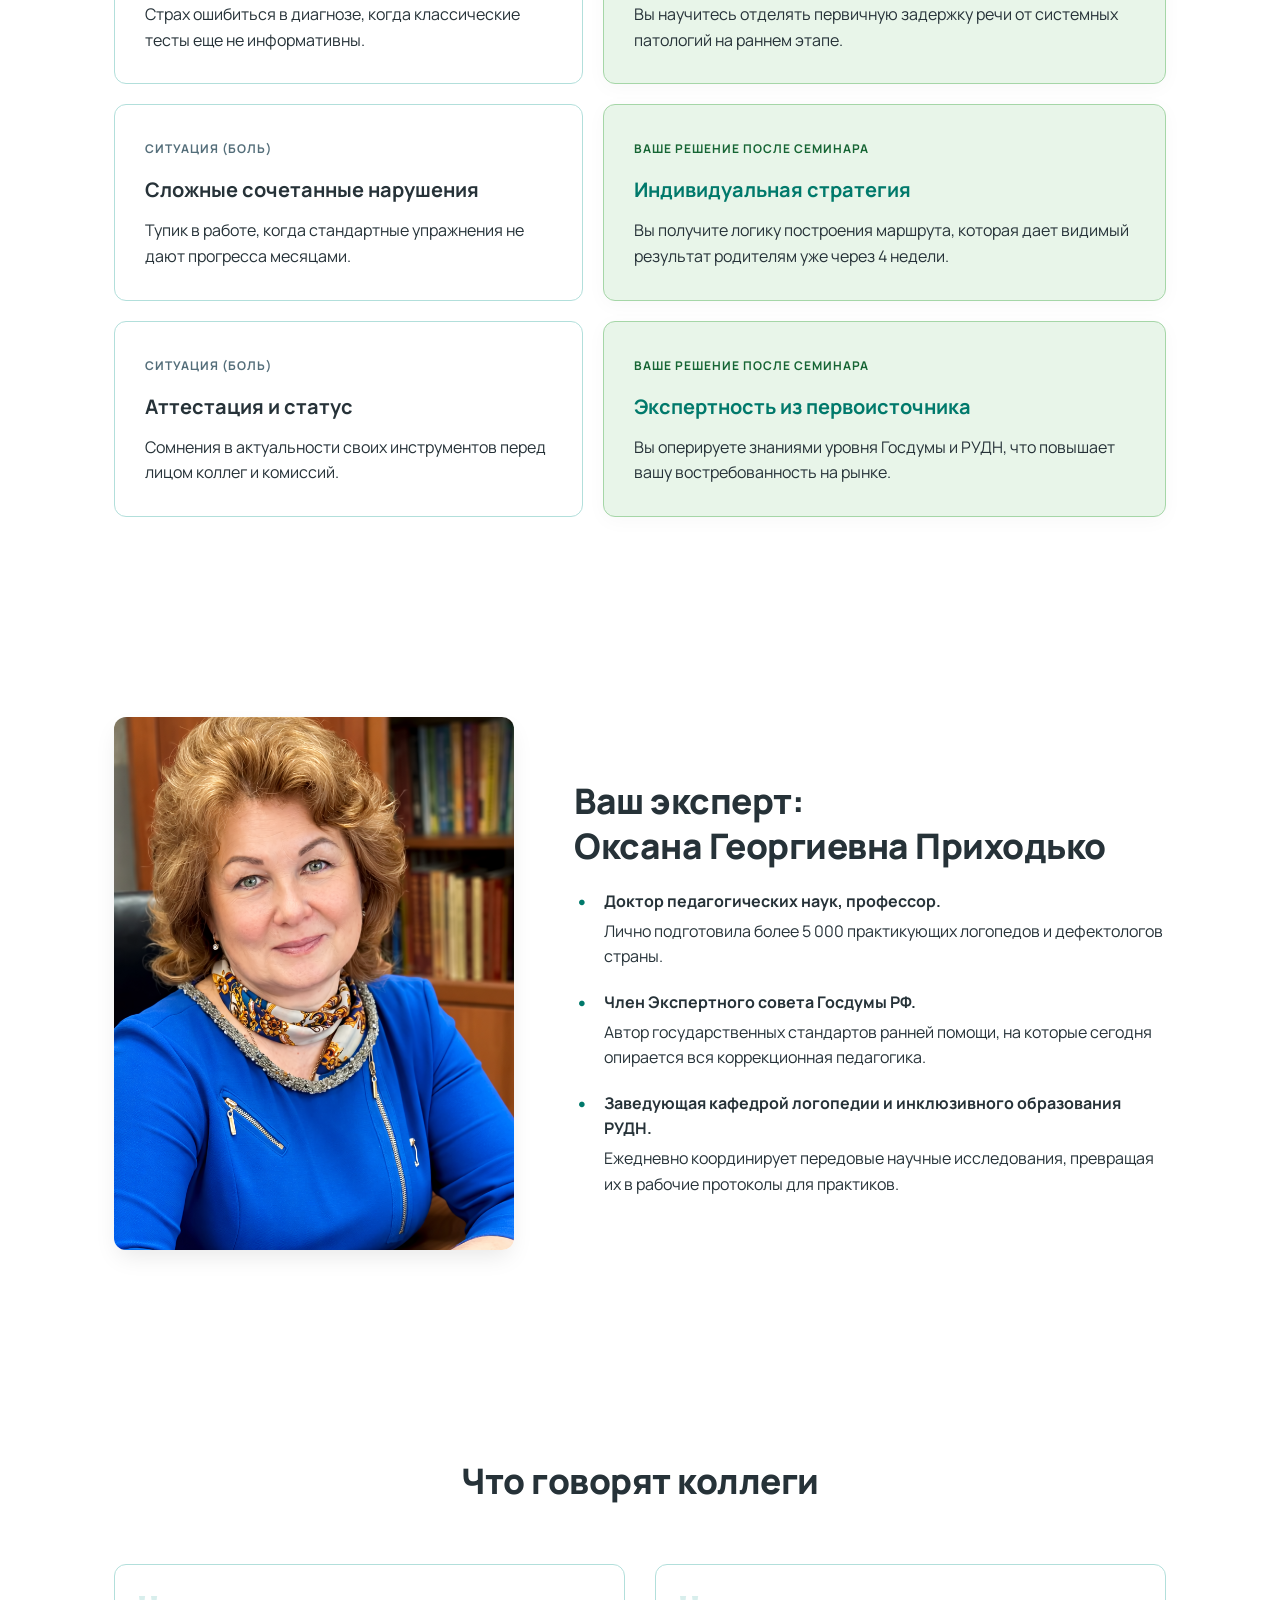
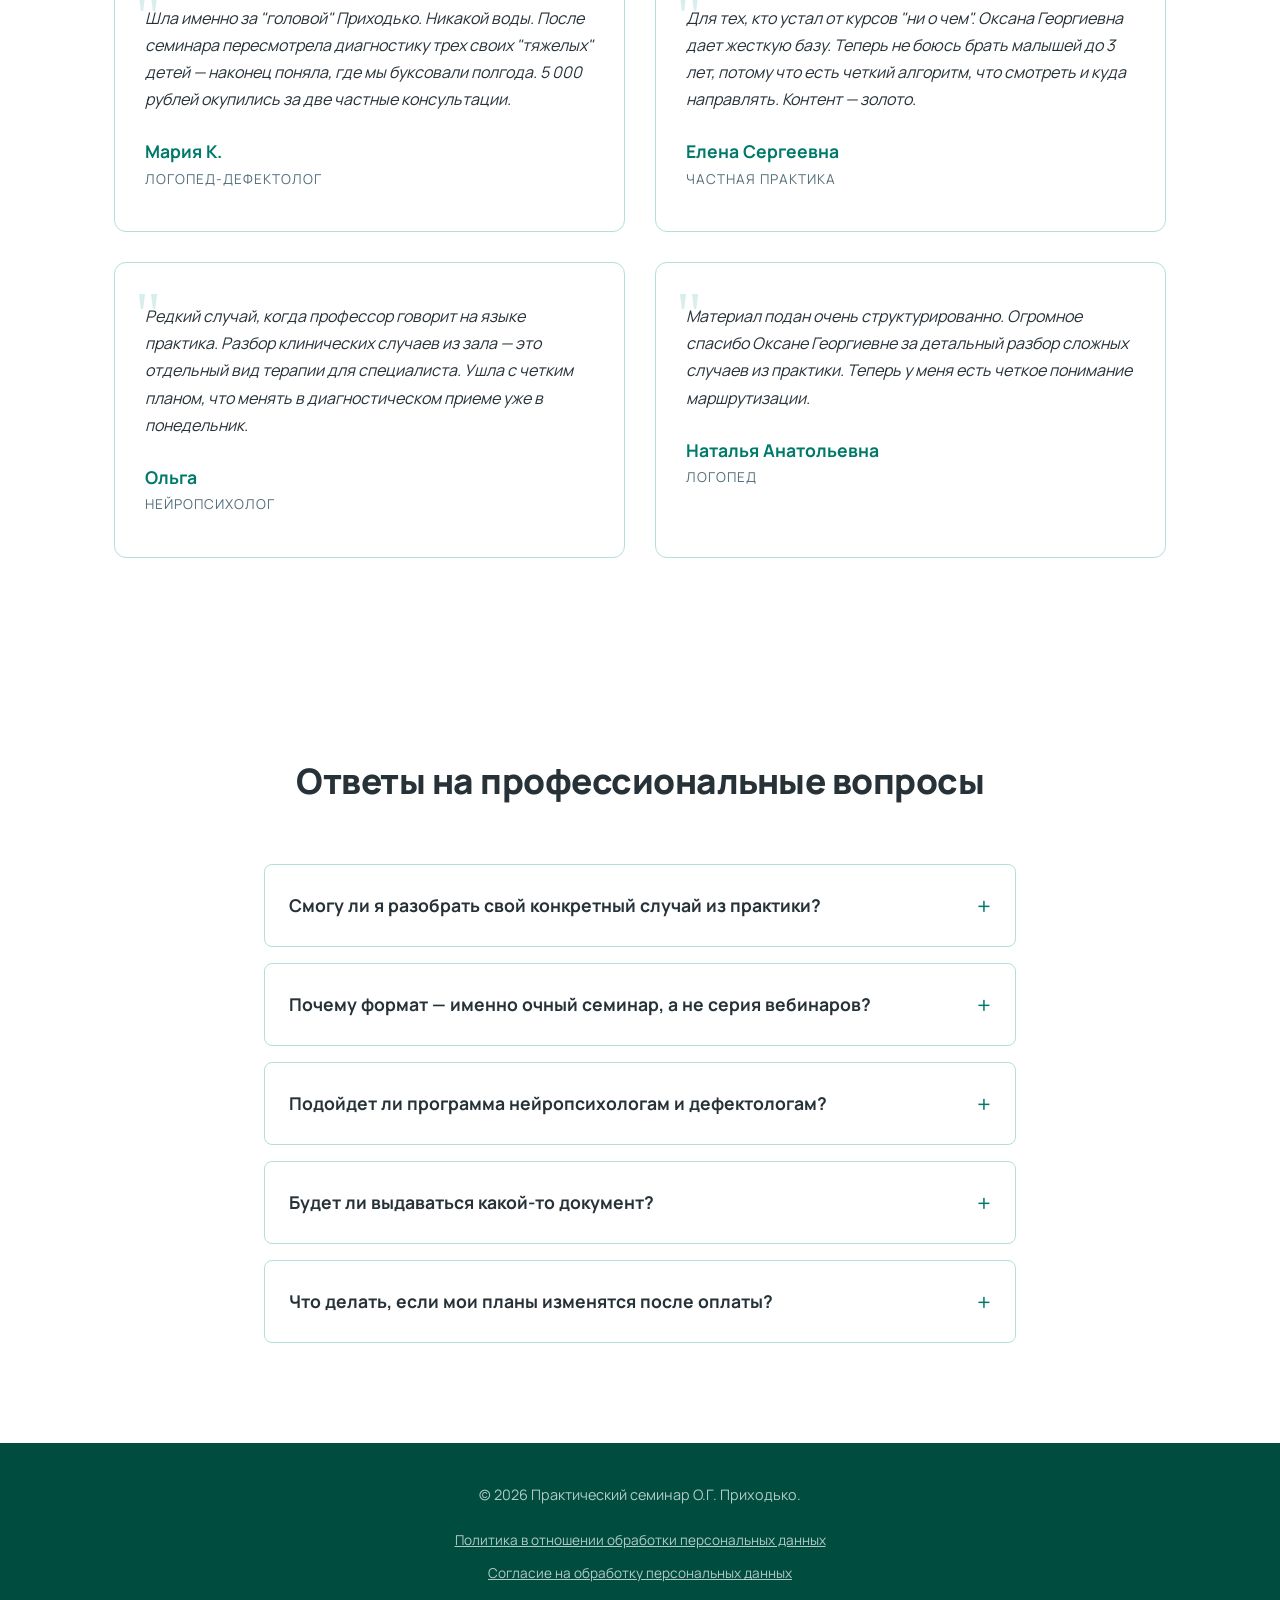
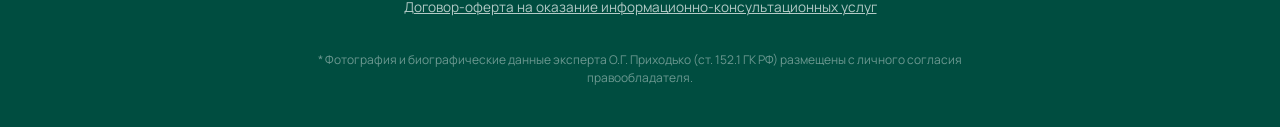
==== commit 7c54e288: "Add files via upload" ====
--- a/index.html
+++ b/index.html
@@ -41,7 +41,7 @@
     <header class="header">
         <div class="container header-inner">
             <div class="logo">ВЕКТОР РАЗВИТИЯ <span style="opacity: 0.5;">| ПРОФЕССИОНАЛАМ</span></div>
-            <a href="#register" class="btn btn-outline-header">Занять место</a>
+            <a href="#register" class="btn btn-outline-header" style="display: none;">Занять место</a>
         </div>
     </header>
 
@@ -52,10 +52,9 @@
             <div class="hero-content">
                 <div class="badge">Очный практический семинар</div>
                 <h1 class="hero-title"
-                    style="font-size: clamp(1.8rem, 4.5vw, 2.4rem); line-height: 1.3; margin-bottom: 20px;">
-                    Практический семинар:<br>
-                    <span style="font-size: clamp(1.2rem, 3.5vw, 1.8rem);">«Современные подходы к диагностике и
-                        коррекции речевых нарушений у детей раннего и дошкольного возраста»</span>
+                    style="font-size: clamp(2rem, 5vw, 3rem); line-height: 1.2; margin-bottom: 24px; color: var(--color-primary);">
+                    Семинар О.Г. Приходько<br>
+                    <span style="color: var(--color-text-dark); background: var(--color-bg-secondary); padding: 2px 8px; border-radius: 4px;">успешно завершен!</span>
                 </h1>
 
                 <h2
@@ -86,12 +85,9 @@
                 </div>
 
                 <p class="hero-subtitle">
-                    💯 Это уникальная возможность поучиться, пообщаться с Мэтром отечественной логопедии. Задать
-                    вопросы, сфотографироваться.<br><br>
-                    Заберите авторскую методологию дифференциации сложных нарушений от создателя федеральных
-                    образовательных стандартов.
+                    Спасибо всем участникам за проявленный интерес и вовлеченность! До новых встреч!
                 </p>
-                <div class="hero-cta-box">
+                <div class="hero-cta-box" style="display: none;">
                     <a href="#register" class="btn btn-primary btn-xl" id="hero-price">Занять место за 6 000 ₽</a>
                     <div class="urgency-tag">
                         <svg width="18" height="18" viewBox="0 0 24 24" fill="none" class="icon">
@@ -428,7 +424,7 @@
     </section>
 
     <!-- Block 7: Registration CTA & Footer -->
-    <section class="section bg-surface text-center" id="register">
+    <section class="section bg-surface text-center" id="register" style="display: none;">
         <div class="container" style="max-width: 700px;">
             <h2 class="section-title" style="margin-bottom: 24px;">Забронируйте участие</h2>
             <p class="hero-subtitle">Стоимость участия: 6 000 ₽. Оставьте контакты и оплатите участие</p>
